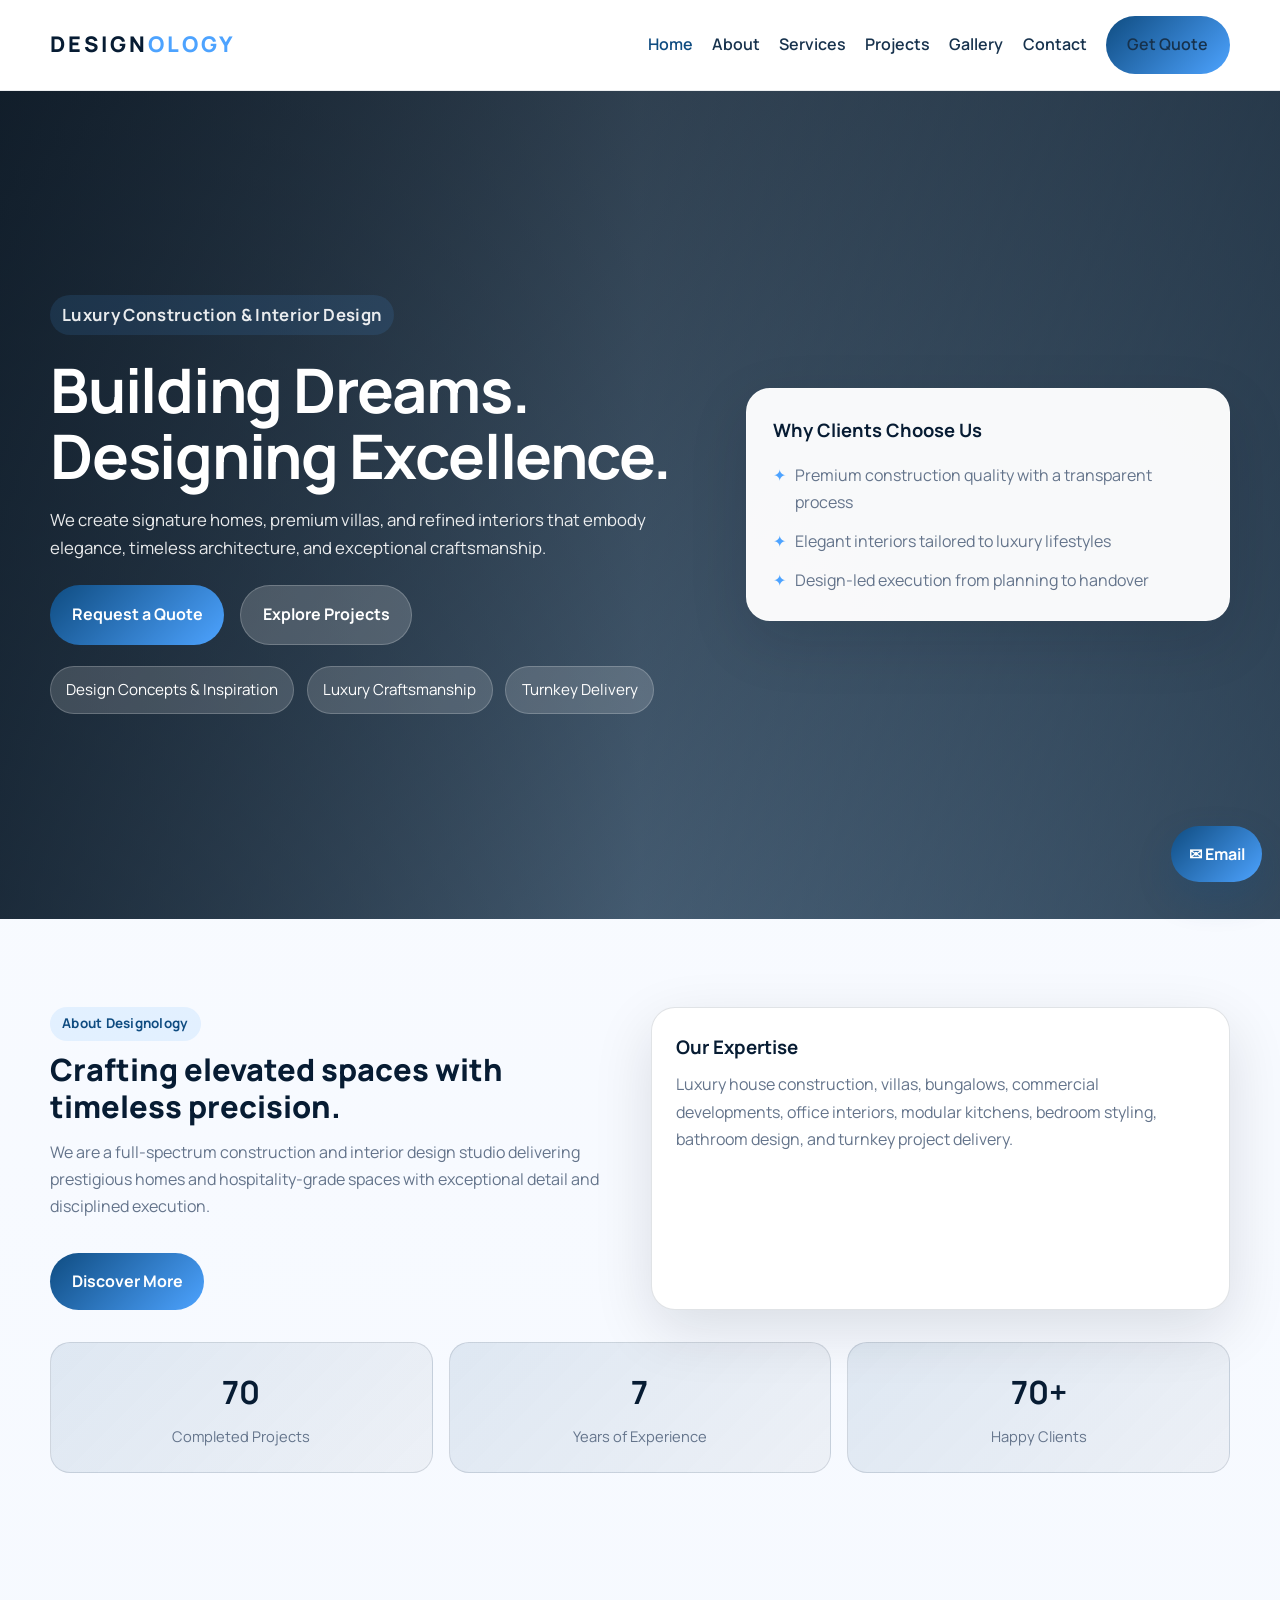
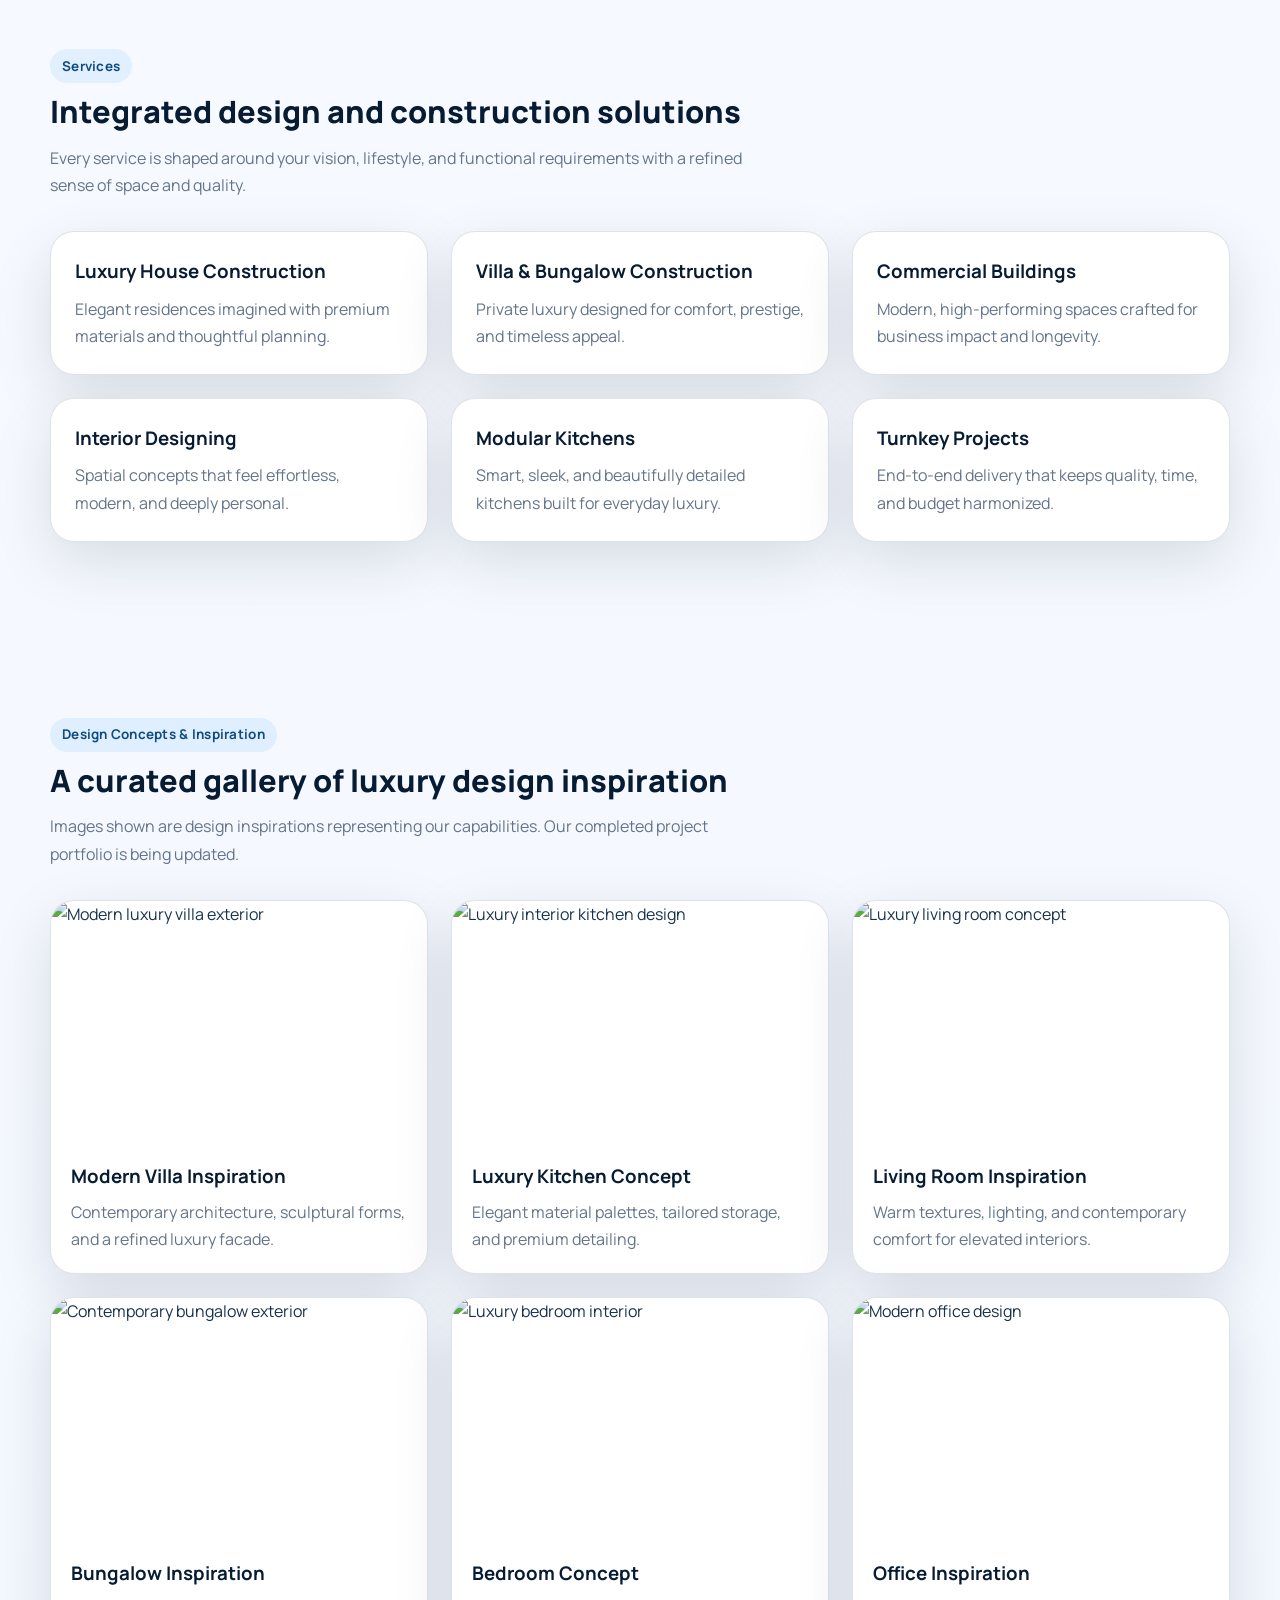
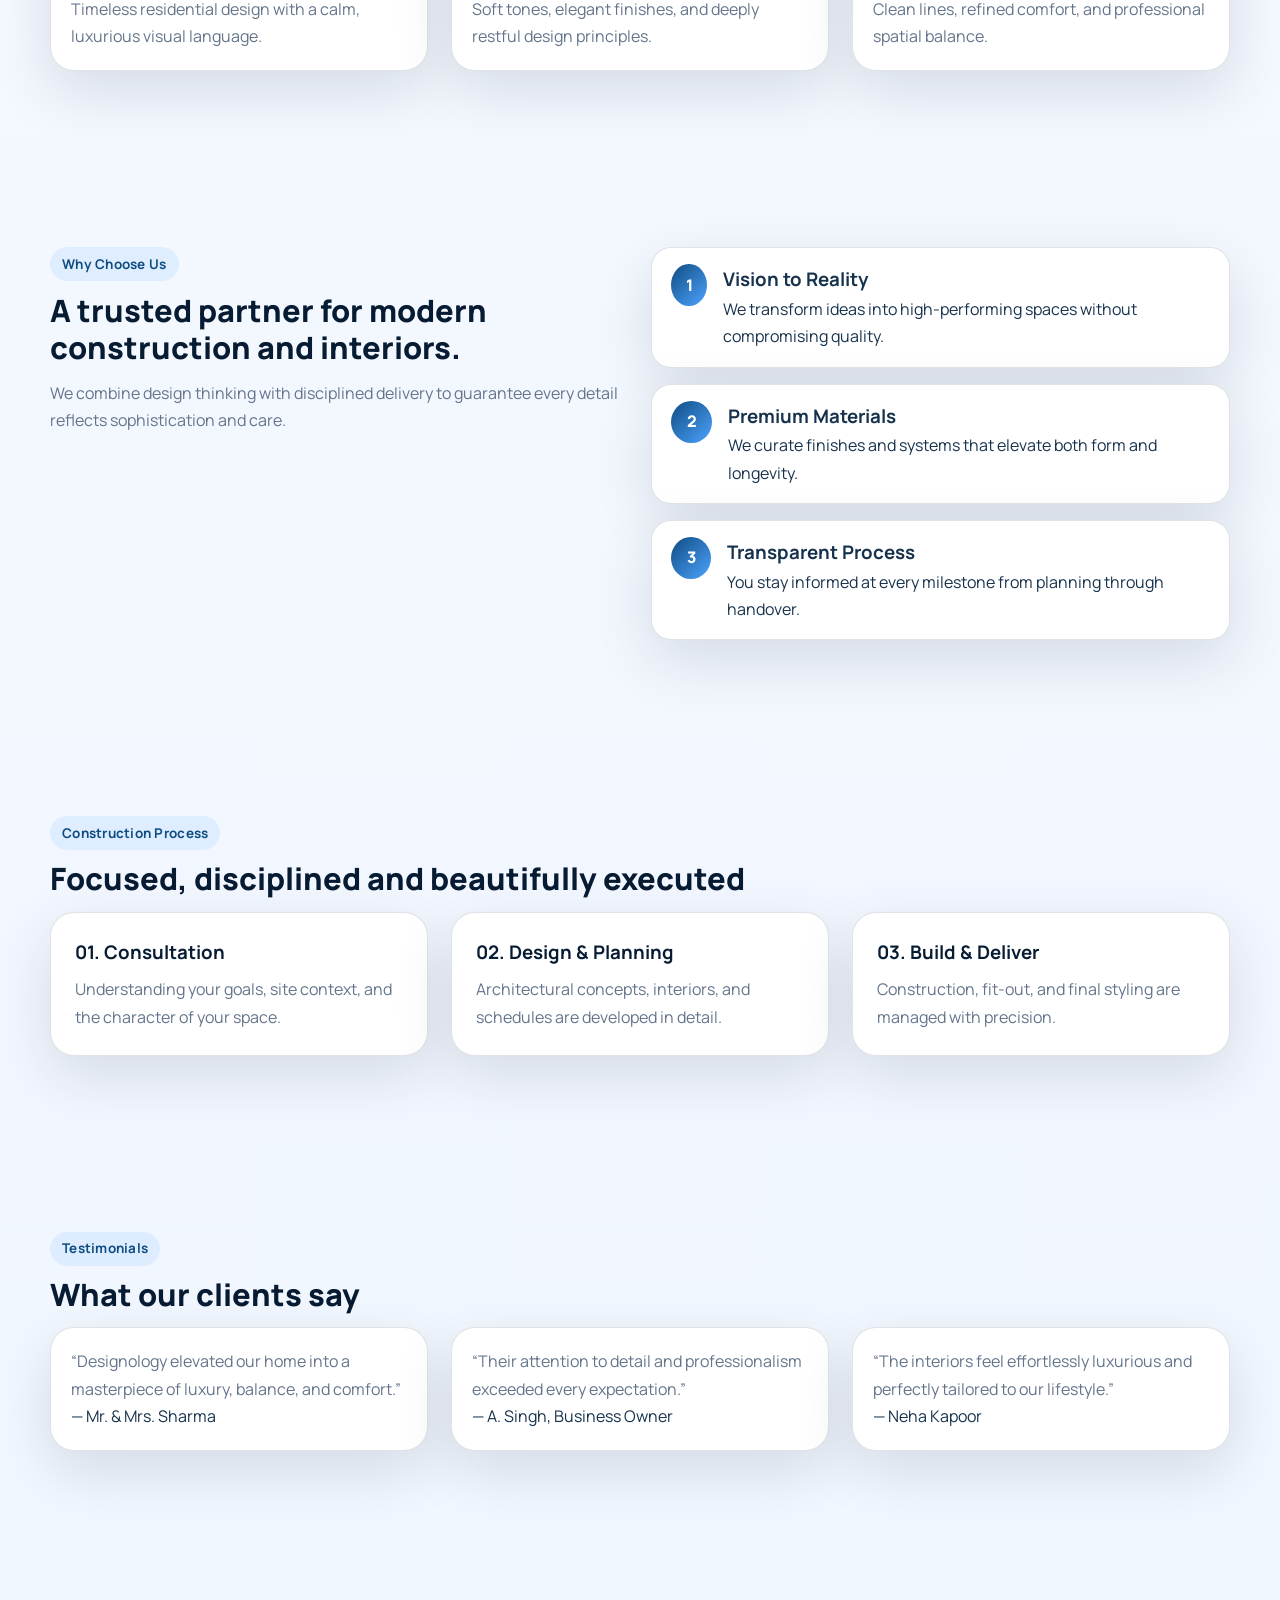
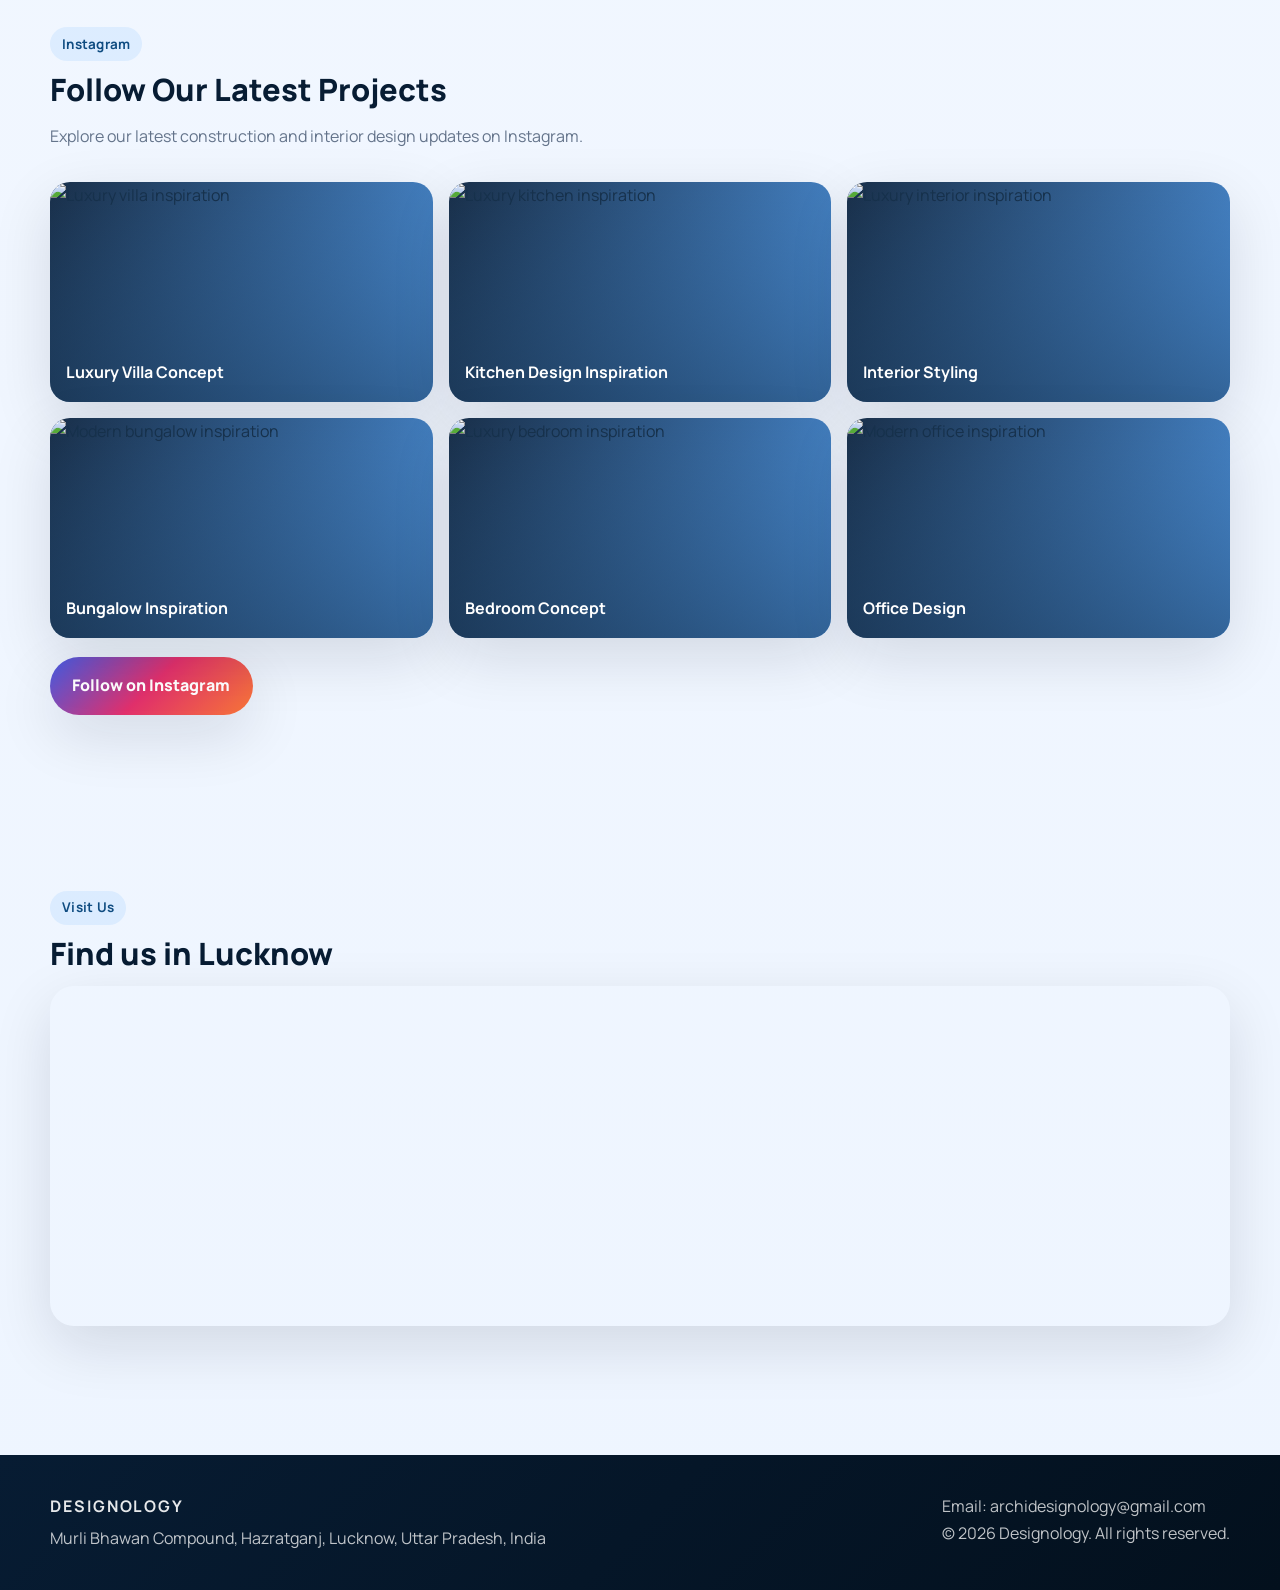
==== index.html @ e80f9d1c "Update company statistics" ====
<!DOCTYPE html>
<html lang="en">
  <head>
    <meta charset="UTF-8" />
    <meta name="viewport" content="width=device-width, initial-scale=1.0" />
    <title>Designology | Luxury Construction & Interior Design</title>
    <meta name="description" content="Designology creates luxury homes, villas, bungalows and premium interiors with timeless craftsmanship." />
    <link rel="preconnect" href="https://fonts.googleapis.com" />
    <link rel="preconnect" href="https://fonts.gstatic.com" crossorigin />
    <link href="https://fonts.googleapis.com/css2?family=Manrope:wght@400;500;600;700;800&display=swap" rel="stylesheet" />
    <link rel="stylesheet" href="styles.css" />
  </head>
  <body>
    <header class="navbar">
      <div class="container">
        <a class="brand" href="index.html">DESIGN<span>OLOGY</span></a>
        <button class="menu-toggle" aria-label="Open menu">☰</button>
        <nav class="nav-links">
          <a href="index.html" class="active">Home</a>
          <a href="about.html">About</a>
          <a href="services.html">Services</a>
          <a href="projects.html">Projects</a>
          <a href="gallery.html">Gallery</a>
          <a href="contact.html">Contact</a>
          <a href="quote.html" class="btn btn-primary">Get Quote</a>
        </nav>
      </div>
    </header>

    <main>
      <section class="hero">
        <div class="container">
          <div class="reveal">
            <p class="badge">Luxury Construction & Interior Design</p>
            <h1>Building Dreams. Designing Excellence.</h1>
            <p>We create signature homes, premium villas, and refined interiors that embody elegance, timeless architecture, and exceptional craftsmanship.</p>
            <div class="hero-actions">
              <a href="quote.html" class="btn btn-primary">Request a Quote</a>
              <a href="projects.html" class="btn btn-secondary">Explore Projects</a>
            </div>
            <div class="hero-badges">
              <span>Design Concepts & Inspiration</span>
              <span>Luxury Craftsmanship</span>
              <span>Turnkey Delivery</span>
            </div>
          </div>
          <div class="hero-card reveal">
            <h3>Why Clients Choose Us</h3>
            <ul>
              <li>Premium construction quality with a transparent process</li>
              <li>Elegant interiors tailored to luxury lifestyles</li>
              <li>Design-led execution from planning to handover</li>
            </ul>
          </div>
        </div>
      </section>

      <section class="section">
        <div class="container">
          <div class="grid-2">
            <div class="reveal">
              <p class="badge">About Designology</p>
              <h2 class="section-title">Crafting elevated spaces with timeless precision.</h2>
              <p class="section-subtitle">We are a full-spectrum construction and interior design studio delivering prestigious homes and hospitality-grade spaces with exceptional detail and disciplined execution.</p>
              <a href="about.html" class="btn btn-primary">Discover More</a>
            </div>
            <div class="card reveal">
              <h3>Our Expertise</h3>
              <p>Luxury house construction, villas, bungalows, commercial developments, office interiors, modular kitchens, bedroom styling, bathroom design, and turnkey project delivery.</p>
            </div>
          </div>

          <div class="stats-grid reveal">
            <div class="stat"><strong data-target="70">0</strong><span>Completed Projects</span></div>
            <div class="stat"><strong data-target="7">0</strong><span>Years of Experience</span></div>
            <div class="stat"><strong data-target="70" data-suffix="+">0</strong><span>Happy Clients</span></div>
          </div>
        </div>
      </section>

      <section class="section">
        <div class="container">
          <div class="reveal">
            <p class="badge">Services</p>
            <h2 class="section-title">Integrated design and construction solutions</h2>
            <p class="section-subtitle">Every service is shaped around your vision, lifestyle, and functional requirements with a refined sense of space and quality.</p>
          </div>
          <div class="grid-3">
            <div class="card reveal"><h3>Luxury House Construction</h3><p>Elegant residences imagined with premium materials and thoughtful planning.</p></div>
            <div class="card reveal"><h3>Villa & Bungalow Construction</h3><p>Private luxury designed for comfort, prestige, and timeless appeal.</p></div>
            <div class="card reveal"><h3>Commercial Buildings</h3><p>Modern, high-performing spaces crafted for business impact and longevity.</p></div>
            <div class="card reveal"><h3>Interior Designing</h3><p>Spatial concepts that feel effortless, modern, and deeply personal.</p></div>
            <div class="card reveal"><h3>Modular Kitchens</h3><p>Smart, sleek, and beautifully detailed kitchens built for everyday luxury.</p></div>
            <div class="card reveal"><h3>Turnkey Projects</h3><p>End-to-end delivery that keeps quality, time, and budget harmonized.</p></div>
          </div>
        </div>
      </section>

      <section class="section">
        <div class="container">
          <div class="reveal">
            <p class="badge">Design Concepts & Inspiration</p>
            <h2 class="section-title">A curated gallery of luxury design inspiration</h2>
            <p class="section-subtitle">Images shown are design inspirations representing our capabilities. Our completed project portfolio is being updated.</p>
          </div>
          <div class="grid-3">
            <article class="project-card reveal">
              <img src="https://images.unsplash.com/photo-1512918728675-ed5a9ecdebfd?auto=format&fit=crop&w=1000&q=80" alt="Modern luxury villa exterior" />
              <div class="content">
                <h3>Modern Villa Inspiration</h3>
                <p>Contemporary architecture, sculptural forms, and a refined luxury facade.</p>
              </div>
            </article>
            <article class="project-card reveal">
              <img src="https://images.unsplash.com/photo-1502672260266-1c1ef2d93688?auto=format&fit=crop&w=1000&q=80" alt="Luxury interior kitchen design" />
              <div class="content">
                <h3>Luxury Kitchen Concept</h3>
                <p>Elegant material palettes, tailored storage, and premium detailing.</p>
              </div>
            </article>
            <article class="project-card reveal">
              <img src="https://images.unsplash.com/photo-1484154218962-a197022b5858?auto=format&fit=crop&w=1000&q=80" alt="Luxury living room concept" />
              <div class="content">
                <h3>Living Room Inspiration</h3>
                <p>Warm textures, lighting, and contemporary comfort for elevated interiors.</p>
              </div>
            </article>
            <article class="project-card reveal">
              <img src="https://images.unsplash.com/photo-1505693416388-ac5ce068fe85?auto=format&fit=crop&w=1000&q=80" alt="Contemporary bungalow exterior" />
              <div class="content">
                <h3>Bungalow Inspiration</h3>
                <p>Timeless residential design with a calm, luxurious visual language.</p>
              </div>
            </article>
            <article class="project-card reveal">
              <img src="https://images.unsplash.com/photo-1524758631624-e2822e304c36?auto=format&fit=crop&w=1000&q=80" alt="Luxury bedroom interior" />
              <div class="content">
                <h3>Bedroom Concept</h3>
                <p>Soft tones, elegant finishes, and deeply restful design principles.</p>
              </div>
            </article>
            <article class="project-card reveal">
              <img src="https://images.unsplash.com/photo-1497366754035-f200968a6e72?auto=format&fit=crop&w=1000&q=80" alt="Modern office design" />
              <div class="content">
                <h3>Office Inspiration</h3>
                <p>Clean lines, refined comfort, and professional spatial balance.</p>
              </div>
            </article>
          </div>
        </div>
      </section>

      <section class="section">
        <div class="container">
          <div class="grid-2">
            <div class="reveal">
              <p class="badge">Why Choose Us</p>
              <h2 class="section-title">A trusted partner for modern construction and interiors.</h2>
              <p class="section-subtitle">We combine design thinking with disciplined delivery to guarantee every detail reflects sophistication and care.</p>
            </div>
            <div class="timeline reveal">
              <div class="timeline-item"><div class="number">1</div><div><h3>Vision to Reality</h3><p>We transform ideas into high-performing spaces without compromising quality.</p></div></div>
              <div class="timeline-item"><div class="number">2</div><div><h3>Premium Materials</h3><p>We curate finishes and systems that elevate both form and longevity.</p></div></div>
              <div class="timeline-item"><div class="number">3</div><div><h3>Transparent Process</h3><p>You stay informed at every milestone from planning through handover.</p></div></div>
            </div>
          </div>
        </div>
      </section>

      <section class="section">
        <div class="container">
          <div class="reveal">
            <p class="badge">Construction Process</p>
            <h2 class="section-title">Focused, disciplined and beautifully executed</h2>
          </div>
          <div class="grid-3">
            <div class="card reveal"><h3>01. Consultation</h3><p>Understanding your goals, site context, and the character of your space.</p></div>
            <div class="card reveal"><h3>02. Design & Planning</h3><p>Architectural concepts, interiors, and schedules are developed in detail.</p></div>
            <div class="card reveal"><h3>03. Build & Deliver</h3><p>Construction, fit-out, and final styling are managed with precision.</p></div>
          </div>
        </div>
      </section>

      <section class="section testimonials">
        <div class="container">
          <div class="reveal">
            <p class="badge">Testimonials</p>
            <h2 class="section-title">What our clients say</h2>
          </div>
          <div class="grid-3">
            <article class="testimonial reveal"><div class="content"><p>“Designology elevated our home into a masterpiece of luxury, balance, and comfort.”</p><span class="author">— Mr. & Mrs. Sharma</span></div></article>
            <article class="testimonial reveal"><div class="content"><p>“Their attention to detail and professionalism exceeded every expectation.”</p><span class="author">— A. Singh, Business Owner</span></div></article>
            <article class="testimonial reveal"><div class="content"><p>“The interiors feel effortlessly luxurious and perfectly tailored to our lifestyle.”</p><span class="author">— Neha Kapoor</span></div></article>
          </div>
        </div>
      </section>

      <section class="section">
        <div class="container">
          <div class="reveal">
            <p class="badge">Instagram</p>
            <h2 class="section-title">Follow Our Latest Projects</h2>
            <p class="section-subtitle">Explore our latest construction and interior design updates on Instagram.</p>
          </div>
          <div class="insta-strip reveal">
            <div class="insta-card">
              <img src="https://images.unsplash.com/photo-1512918728675-ed5a9ecdebfd?auto=format&fit=crop&w=800&q=80" alt="Luxury villa inspiration" />
              <div class="insta-meta">Luxury Villa Concept</div>
            </div>
            <div class="insta-card">
              <img src="https://images.unsplash.com/photo-1502672260266-1c1ef2d93688?auto=format&fit=crop&w=800&q=80" alt="Luxury kitchen inspiration" />
              <div class="insta-meta">Kitchen Design Inspiration</div>
            </div>
            <div class="insta-card">
              <img src="https://images.unsplash.com/photo-1484154218962-a197022b5858?auto=format&fit=crop&w=800&q=80" alt="Luxury interior inspiration" />
              <div class="insta-meta">Interior Styling</div>
            </div>
            <div class="insta-card">
              <img src="https://images.unsplash.com/photo-1505693416388-ac5ce068fe85?auto=format&fit=crop&w=800&q=80" alt="Modern bungalow inspiration" />
              <div class="insta-meta">Bungalow Inspiration</div>
            </div>
            <div class="insta-card">
              <img src="https://images.unsplash.com/photo-1524758631624-e2822e304c36?auto=format&fit=crop&w=800&q=80" alt="Luxury bedroom inspiration" />
              <div class="insta-meta">Bedroom Concept</div>
            </div>
            <div class="insta-card">
              <img src="https://images.unsplash.com/photo-1497366754035-f200968a6e72?auto=format&fit=crop&w=800&q=80" alt="Modern office inspiration" />
              <div class="insta-meta">Office Design</div>
            </div>
          </div>
          <a class="insta-action" href="https://www.instagram.com/designology11/" target="_blank" rel="noopener noreferrer">Follow on Instagram</a>
        </div>
      </section>

      <section class="section">
        <div class="container">
          <div class="reveal">
            <p class="badge">Visit Us</p>
            <h2 class="section-title">Find us in Lucknow</h2>
          </div>
          <iframe class="map-frame reveal" src="https://www.google.com/maps?q=Murli%20Bhawan%20Compound%2C%20Hazratganj%2C%20Lucknow%2C%20Uttar%20Pradesh%2C%20India&z=14&output=embed" loading="lazy" referrerpolicy="no-referrer-when-downgrade" title="Designology office location"></iframe>
        </div>
      </section>
    </main>

    <footer class="footer">
      <div class="container">
        <div>
          <strong>DESIGNOLOGY</strong>
          <p>Murli Bhawan Compound, Hazratganj, Lucknow, Uttar Pradesh, India</p>
        </div>
        <div>
          <p>Email: archidesignology@gmail.com</p>
          <p>© <span id="year"></span> Designology. All rights reserved.</p>
        </div>
      </div>
    </footer>

    <a class="floating-email" href="mailto:archidesignology@gmail.com" aria-label="Email Designology">✉ Email</a>
    <script src="script.js"></script>
  </body>
</html>
---- styles.css ----
:root {
  --primary: #0f4c81;
  --secondary: #4da3ff;
  --accent: #071c33;
  --dark: #03101d;
  --light: #f5f8fc;
  --white: #ffffff;
  --text: #17324d;
  --muted: #64748b;
  --border: rgba(7, 28, 51, 0.12);
  --shadow: 0 20px 60px rgba(4, 19, 34, 0.12);
}

* { box-sizing: border-box; margin: 0; padding: 0; }
html { scroll-behavior: smooth; }
body {
  font-family: 'Manrope', 'Inter', 'Segoe UI', Arial, sans-serif;
  color: var(--text);
  background: linear-gradient(180deg, #f9fbff 0%, #eef5ff 100%);
  line-height: 1.7;
}
a { color: inherit; text-decoration: none; }
img { width: 100%; display: block; }
.container { width: min(1180px, calc(100% - 2rem)); margin: 0 auto; }
.section { padding: 5.5rem 0; }
.section-title { font-size: clamp(1.8rem, 2.4vw, 2.7rem); font-weight: 800; margin-bottom: 0.9rem; color: var(--accent); line-height: 1.2; }
.section-subtitle { color: var(--muted); max-width: 720px; margin-bottom: 2rem; font-size: 1rem; }
.btn {
  display: inline-flex;
  align-items: center;
  justify-content: center;
  border: 0;
  border-radius: 999px;
  padding: 0.95rem 1.35rem;
  font-weight: 700;
  cursor: pointer;
  transition: transform .25s ease, box-shadow .25s ease, background .25s ease;
}
.btn:hover { transform: translateY(-2px); box-shadow: var(--shadow); }
.btn-primary { background: linear-gradient(135deg, var(--primary), var(--secondary)); color: var(--white); }
.btn-secondary { background: rgba(255,255,255,.18); color: var(--white); border: 1px solid rgba(255,255,255,.2); }

.navbar {
  position: sticky;
  top: 0;
  z-index: 1000;
  background: rgba(255,255,255,0.88);
  backdrop-filter: blur(12px);
  border-bottom: 1px solid rgba(7, 28, 51, 0.08);
}
.navbar .container {
  display: flex;
  align-items: center;
  justify-content: space-between;
  padding: 1rem 0;
}
.brand {
  font-size: 1.35rem;
  font-weight: 800;
  letter-spacing: 0.14em;
  color: var(--accent);
}
.brand span { color: var(--secondary); }
.nav-links {
  display: flex;
  gap: 1.2rem;
  align-items: center;
}
.nav-links a {
  font-weight: 600;
  color: var(--text);
  transition: color .2s ease;
}
.nav-links a:hover, .nav-links a.active { color: var(--primary); }
.menu-toggle { display: none; background: transparent; border: 0; font-size: 1.55rem; color: var(--accent); }

.hero {
  position: relative;
  min-height: 92vh;
  display: grid;
  place-items: center;
  overflow: hidden;
}
.hero::before {
  content: '';
  position: absolute;
  inset: 0;
  background: linear-gradient(135deg, rgba(3, 16, 29, 0.84), rgba(15, 76, 129, 0.55)), url('https://images.unsplash.com/photo-1512918728675-ed5a9ecdebfd?auto=format&fit=crop&w=1800&q=80') center/cover;
  transform: scale(1.04);
  z-index: -2;
}
.hero::after {
  content: '';
  position: absolute;
  inset: 0;
  background: linear-gradient(90deg, rgba(3,16,29,.65) 0%, rgba(3,16,29,.3) 50%, rgba(3,16,29,.58) 100%);
  z-index: -1;
}
.hero .container {
  display: grid;
  grid-template-columns: 1.15fr .85fr;
  gap: 2.6rem;
  align-items: center;
  padding: 4.5rem 0;
}
.hero h1 {
  font-size: clamp(2.6rem, 4.8vw, 4.6rem);
  line-height: 1.08;
  color: var(--white);
  margin-bottom: 1rem;
  letter-spacing: -0.02em;
}
.hero p { color: rgba(255,255,255,0.9); font-size: 1.05rem; margin-bottom: 1.4rem; max-width: 640px; }
.hero-actions { display: flex; flex-wrap: wrap; gap: 1rem; margin-top: 1.3rem; }
.hero-badges { display: flex; flex-wrap: wrap; gap: 0.8rem; margin-top: 1.3rem; }
.hero-badges span { background: rgba(255,255,255,.16); color: var(--white); padding: .65rem .95rem; border-radius: 999px; border: 1px solid rgba(255,255,255,.2); font-size: .95rem; }
.hero-card {
  background: rgba(255,255,255,0.97);
  border: 1px solid rgba(255,255,255,.35);
  border-radius: 24px;
  padding: 1.6rem;
  box-shadow: var(--shadow);
}
.hero-card h3 { color: var(--accent); margin-bottom: .45rem; font-size: 1.15rem; }
.hero-card ul { list-style: none; display: grid; gap: .75rem; margin-top: 1rem; }
.hero-card li { display: flex; gap: .6rem; color: var(--muted); }
.hero-card li::before { content: '✦'; color: var(--secondary); }

.grid-2, .grid-3 { display: grid; gap: 1.4rem; }
.grid-2 { grid-template-columns: repeat(2, minmax(0, 1fr)); }
.grid-3 { grid-template-columns: repeat(3, minmax(0, 1fr)); }
.card, .project-card, .gallery-card, .testimonial, .contact-card .card {
  background: var(--white);
  border: 1px solid var(--border);
  border-radius: 24px;
  box-shadow: var(--shadow);
}
.card { padding: 1.5rem; }
.card h3 { margin-bottom: .5rem; color: var(--accent); }
.card p { color: var(--muted); }

.stats-grid { display: grid; grid-template-columns: repeat(3, minmax(0, 1fr)); gap: 1rem; margin-top: 2rem; }
.stat {
  background: linear-gradient(135deg, rgba(15, 76, 129, 0.1), rgba(4, 17, 34, 0.04));
  border: 1px solid var(--border);
  border-radius: 20px;
  padding: 1.35rem;
  text-align: center;
}
.stat strong { display: block; font-size: 2rem; color: var(--accent); margin-bottom: .25rem; }
.stat span { color: var(--muted); font-size: .92rem; }

.project-card, .gallery-card, .testimonial { overflow: hidden; }
.project-card img, .gallery-card img { height: 240px; object-fit: cover; }
.project-card .content, .gallery-card .content, .testimonial .content { padding: 1.25rem; }
.project-card h3, .gallery-card h3 { color: var(--accent); margin-bottom: .4rem; }
.project-card p, .gallery-card p, .testimonial p { color: var(--muted); }
.project-card:hover, .gallery-card:hover { transform: translateY(-4px); transition: transform .3s ease; }
.badge { display: inline-block; background: rgba(77,163,255,.12); color: var(--primary); border-radius: 999px; padding: .35rem .75rem; font-size: .84rem; font-weight: 700; margin-bottom: .65rem; letter-spacing: .02em; }

.timeline { display: grid; gap: 1rem; }
.timeline-item {
  display: flex; gap: 1rem;
  background: var(--white);
  border: 1px solid var(--border);
  border-radius: 20px;
  padding: 1rem 1.2rem;
  box-shadow: var(--shadow);
}
.timeline-item .number { width: 42px; height: 42px; border-radius: 50%; display: grid; place-items: center; background: linear-gradient(135deg, var(--primary), var(--secondary)); color: var(--white); font-weight: 800; }

.insta-strip { display: grid; grid-template-columns: repeat(3, minmax(0, 1fr)); gap: 1rem; }
.insta-card {
  position: relative;
  overflow: hidden;
  border-radius: 20px;
  box-shadow: var(--shadow);
  min-height: 220px;
  background: linear-gradient(135deg, rgba(13, 36, 63, 0.95), rgba(77, 163, 255, 0.92));
}
.insta-card img {
  height: 100%;
  object-fit: cover;
  transition: transform .35s ease;
}
.insta-card:hover img { transform: scale(1.06); }
.insta-card::after {
  content: '';
  position: absolute;
  inset: 0;
  background: linear-gradient(180deg, transparent 0%, rgba(3, 16, 29, 0.45) 100%);
}
.insta-card .insta-meta {
  position: absolute;
  inset: auto 0 0 0;
  z-index: 1;
  padding: 1rem;
  color: var(--white);
  font-weight: 700;
}
.insta-action {
  display: inline-flex;
  align-items: center;
  justify-content: center;
  gap: 0.55rem;
  margin-top: 1.2rem;
  padding: 0.95rem 1.4rem;
  border-radius: 999px;
  background: linear-gradient(135deg, #405DE6, #E1306C, #F77737);
  color: var(--white);
  font-weight: 800;
  box-shadow: var(--shadow);
}

.map-frame { border: 0; width: 100%; min-height: 340px; border-radius: 24px; box-shadow: var(--shadow); }

.contact-card { display: grid; grid-template-columns: 1fr 1fr; gap: 2rem; align-items: start; }
.info-list { list-style: none; display: grid; gap: .8rem; color: var(--muted); }
.info-list strong { color: var(--accent); }
.form-grid { display: grid; gap: 1rem; }
label { font-weight: 700; color: var(--accent); }
input, select, textarea {
  width: 100%; border: 1px solid var(--border); border-radius: 14px; padding: .9rem 1rem; font: inherit; background: #f9fcff;
  color: var(--text);
}
textarea { min-height: 120px; resize: vertical; }
.success { display: none; margin-top: 1rem; padding: .9rem 1rem; border-radius: 12px; background: rgba(16, 185, 129, .15); color: #0f766e; font-weight: 700; }
.success.error { background: rgba(248, 113, 113, .14); color: #b91c1c; }

.page-hero {
  padding: 4rem 0 2rem;
  background: linear-gradient(135deg, rgba(15,76,129,.09), rgba(77,163,255,.06));
}
.page-hero h1 { font-size: clamp(2rem, 3.3vw, 2.8rem); color: var(--accent); margin-bottom: .7rem; }
.page-hero p { color: var(--muted); max-width: 700px; }

.footer {
  background: linear-gradient(135deg, var(--accent), var(--dark));
  color: rgba(255,255,255,.9);
  padding: 2.4rem 0;
  margin-top: 2rem;
}
.footer .container { display: flex; justify-content: space-between; gap: 1.2rem; flex-wrap: wrap; }
.footer strong { display: block; margin-bottom: .3rem; letter-spacing: .12em; }
.footer p { color: rgba(255,255,255,.75); }

.floating-email {
  position: fixed;
  right: 1.1rem;
  bottom: 1.1rem;
  z-index: 1200;
  display: inline-flex;
  align-items: center;
  justify-content: center;
  gap: 0.5rem;
  padding: 0.9rem 1.1rem;
  border-radius: 999px;
  background: linear-gradient(135deg, var(--primary), var(--secondary));
  color: var(--white);
  font-weight: 700;
  box-shadow: 0 15px 35px rgba(15, 76, 129, 0.24);
}

.reveal { opacity: 0; transform: translateY(28px); transition: all .75s ease; }
.reveal.visible { opacity: 1; transform: translateY(0); }

@media (max-width: 900px) {
  .hero .container, .contact-card { grid-template-columns: 1fr; }
  .grid-3, .insta-strip { grid-template-columns: repeat(2, minmax(0, 1fr)); }
  .stats-grid { grid-template-columns: 1fr; }
}
@media (max-width: 760px) {
  .nav-links { position: absolute; top: 70px; right: 1rem; display: none; flex-direction: column; background: var(--white); padding: 1rem; border: 1px solid var(--border); border-radius: 18px; box-shadow: var(--shadow); }
  .nav-links.open { display: flex; }
  .menu-toggle { display: block; }
  .grid-2, .grid-3, .insta-strip { grid-template-columns: 1fr; }
  .section { padding: 4rem 0; }
  .hero { min-height: 100vh; }
  .hero .container { padding: 3rem 0; }
  .hero h1 { font-size: 2.4rem; }
}
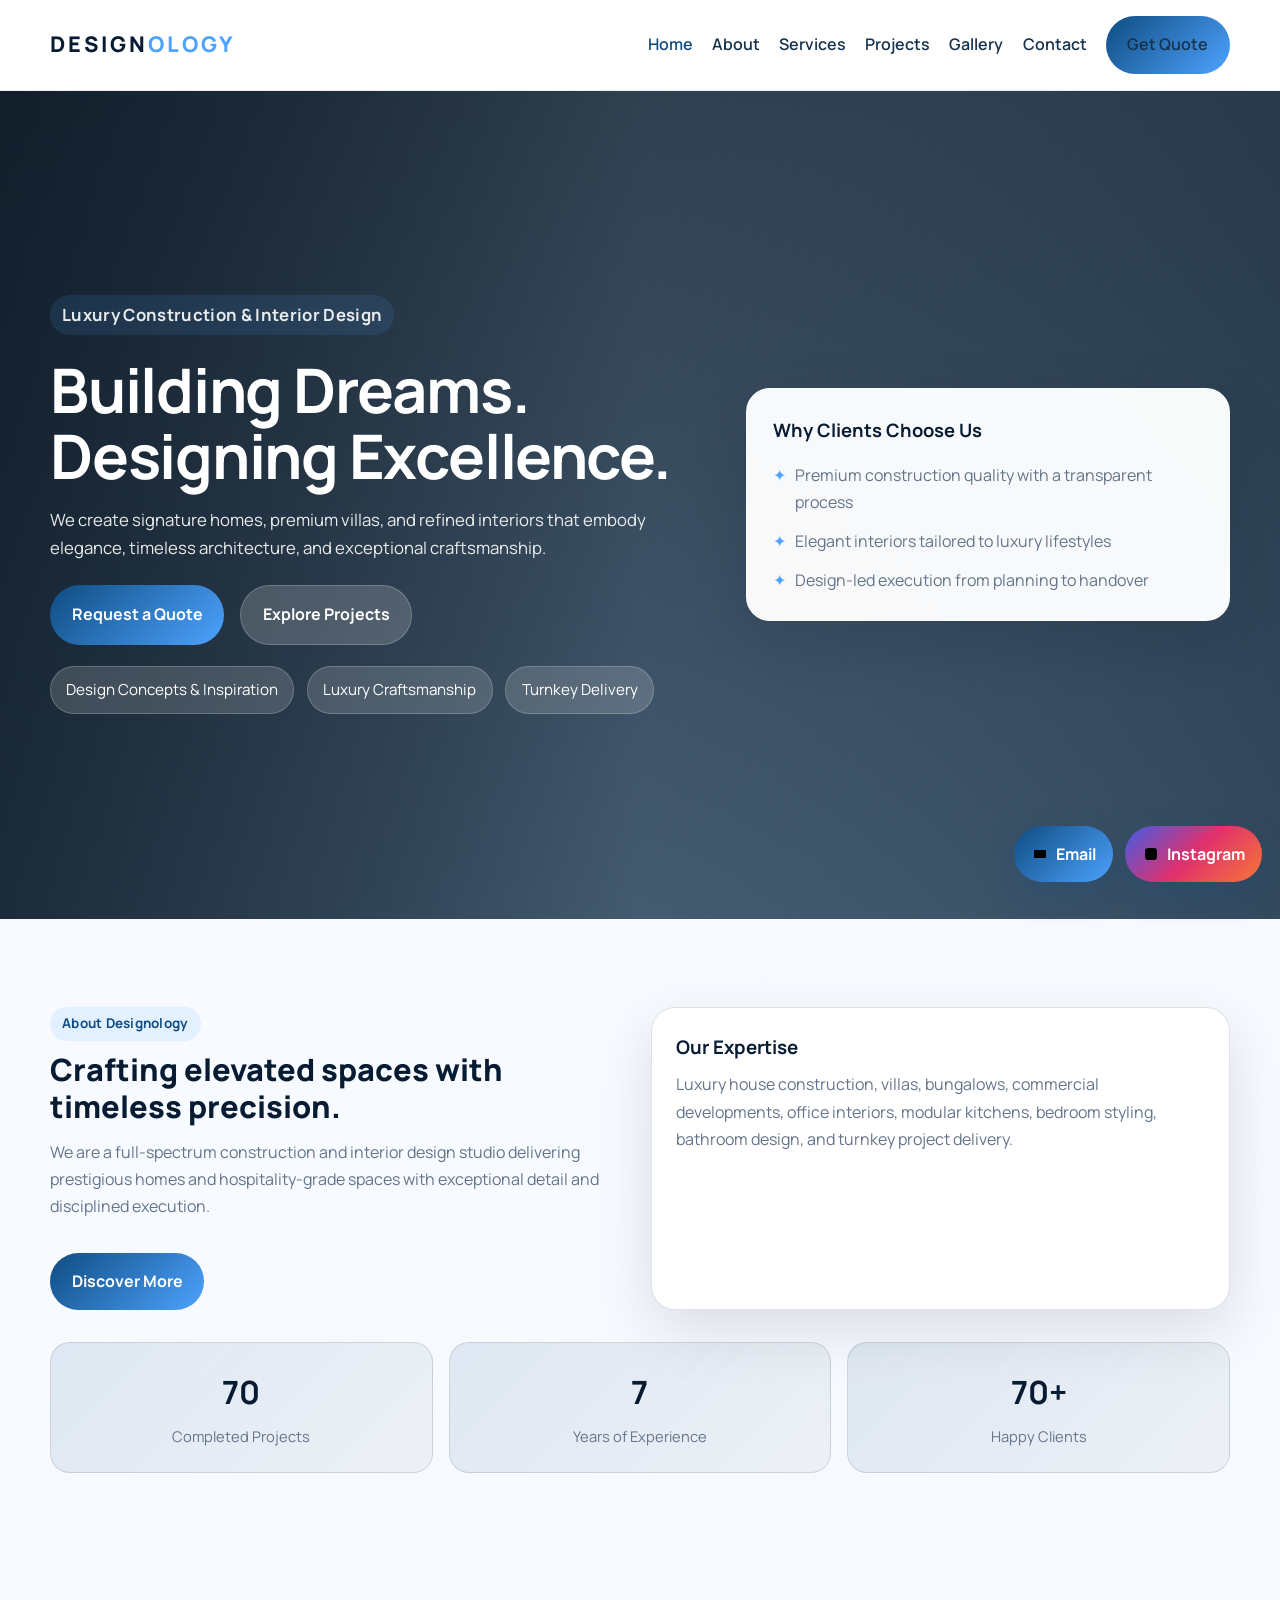
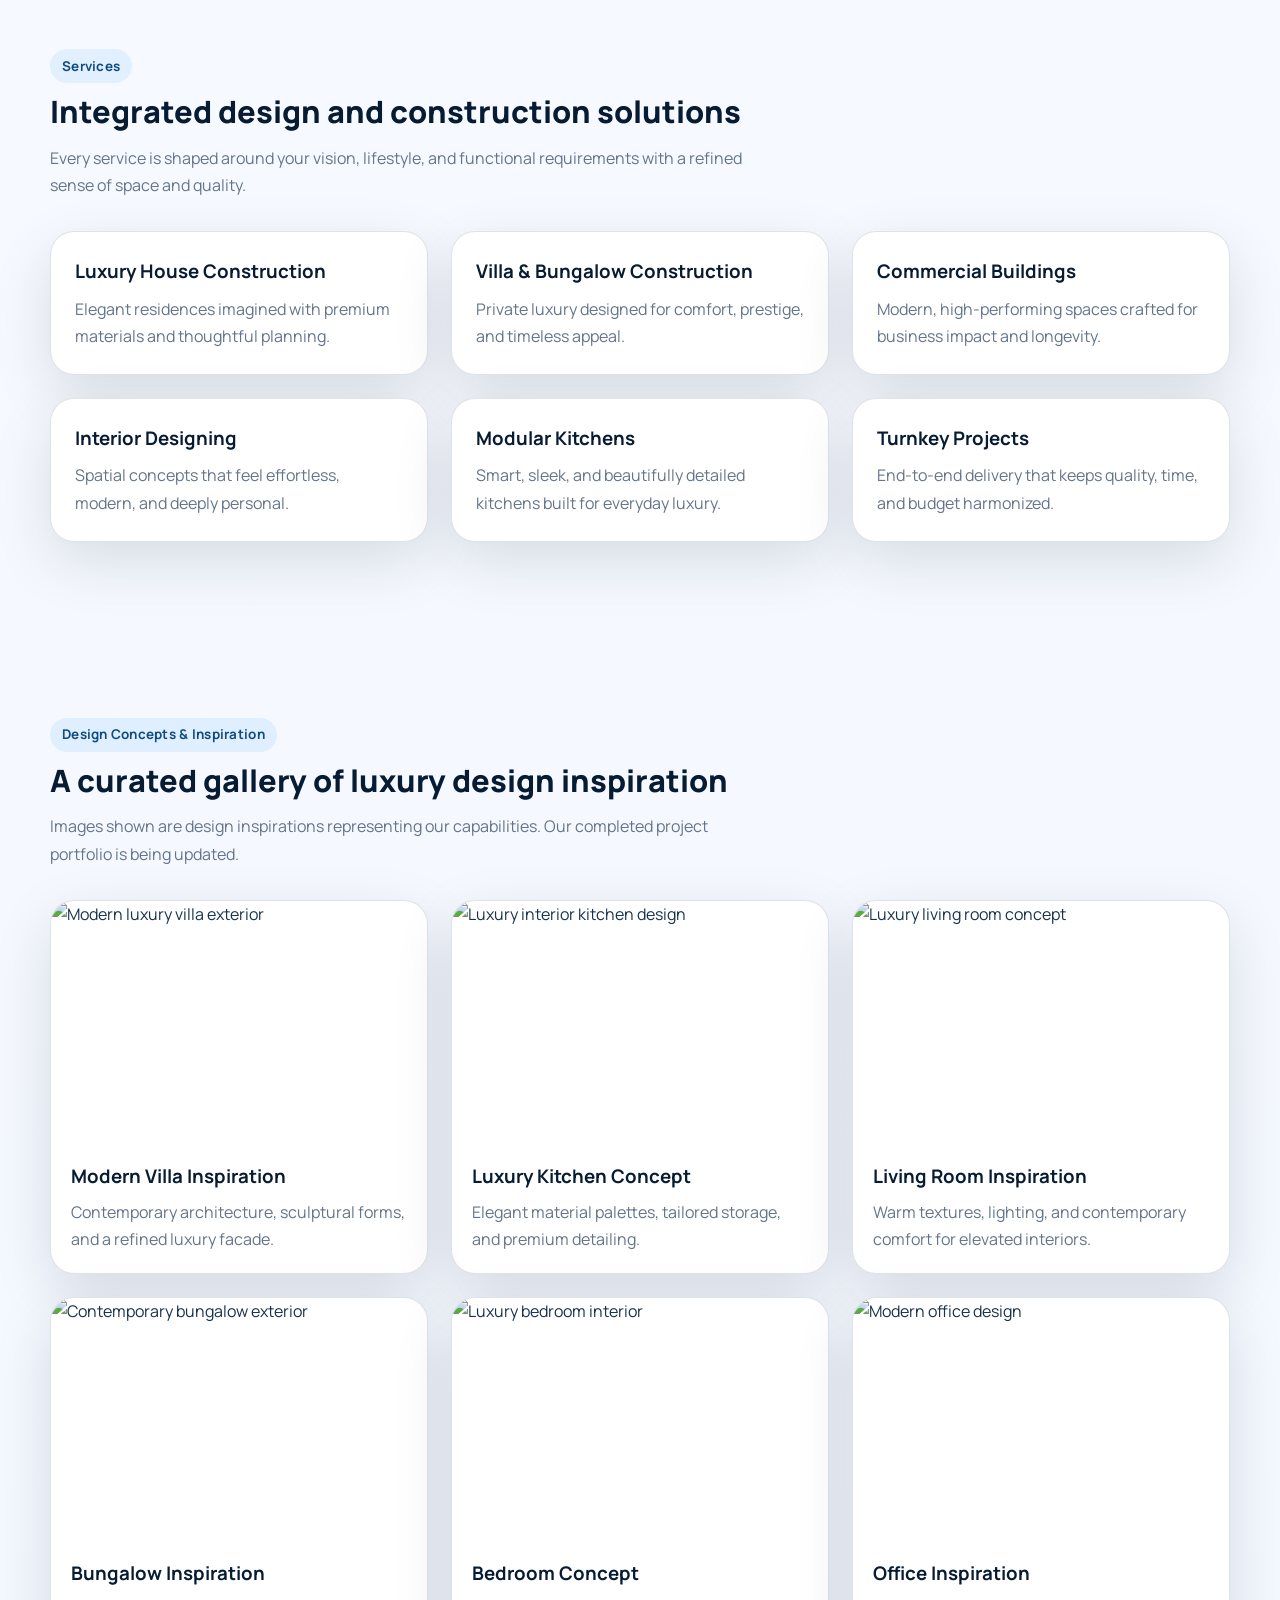
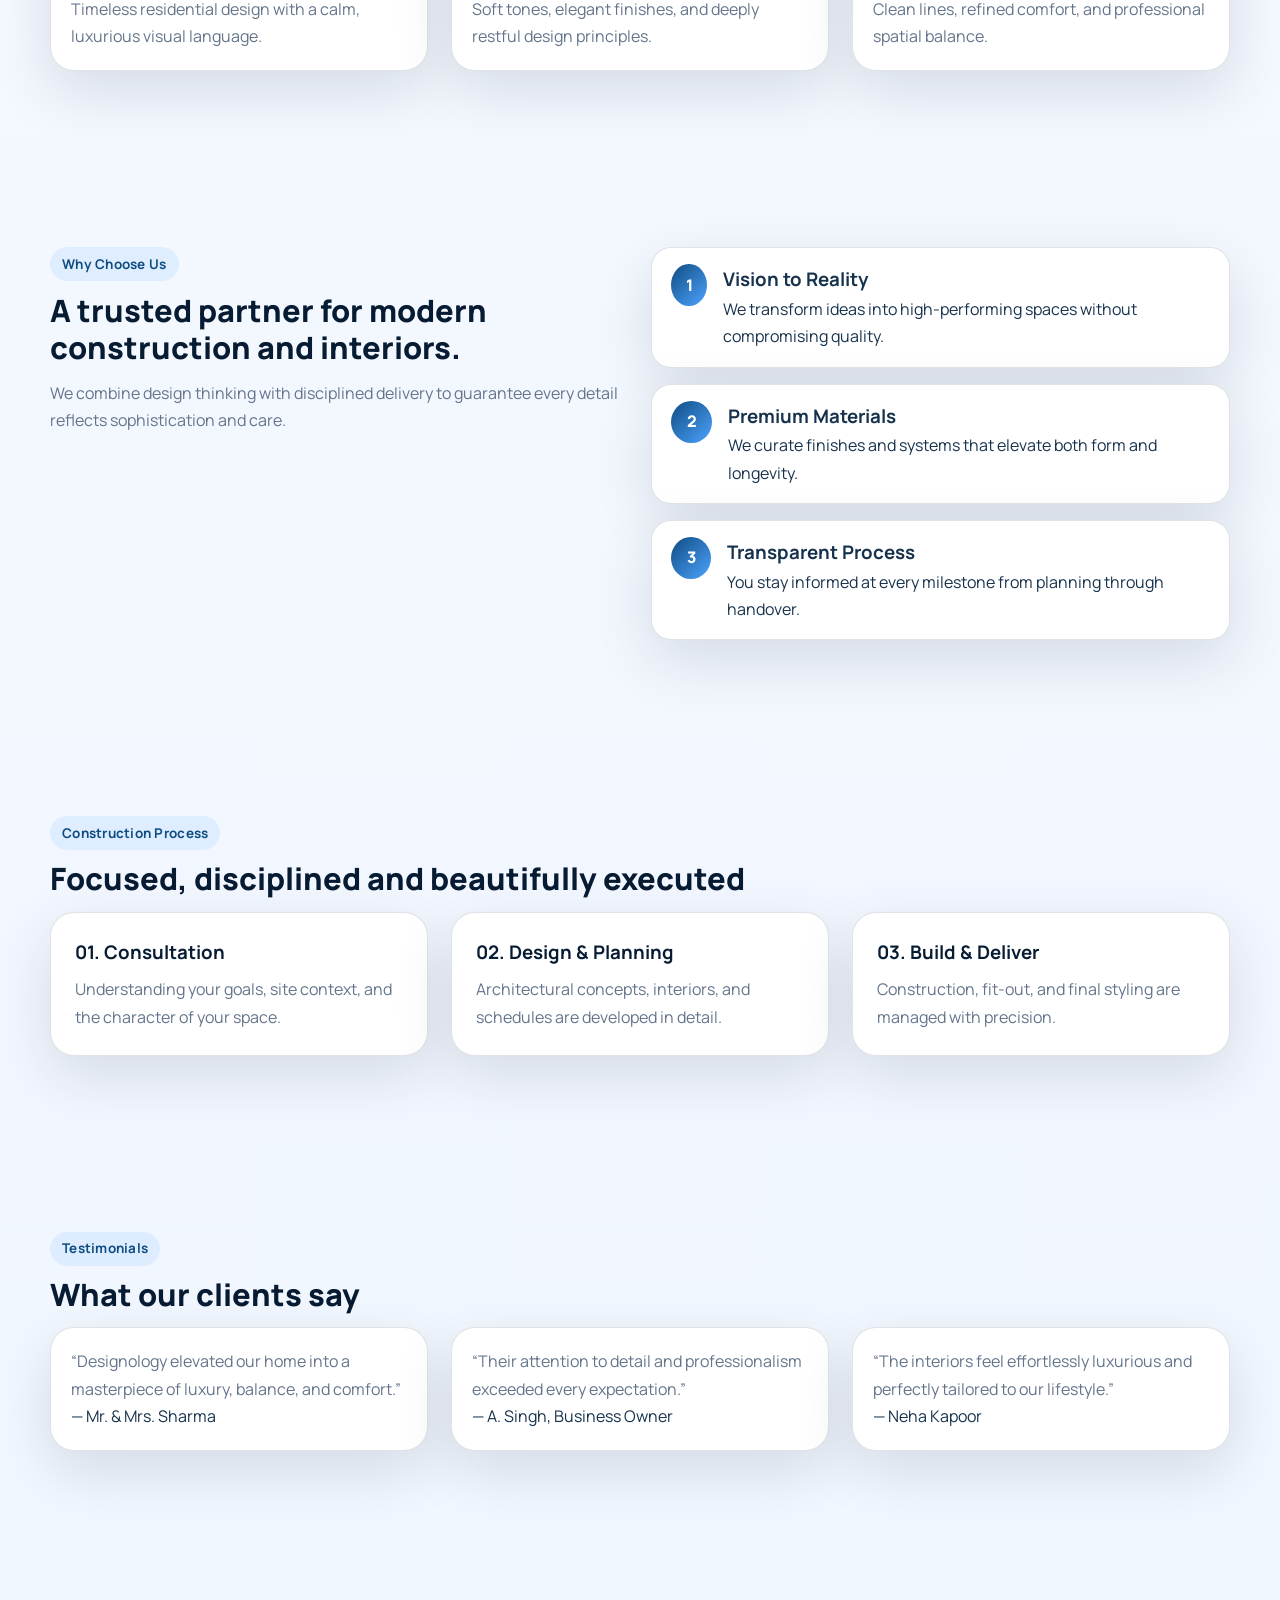
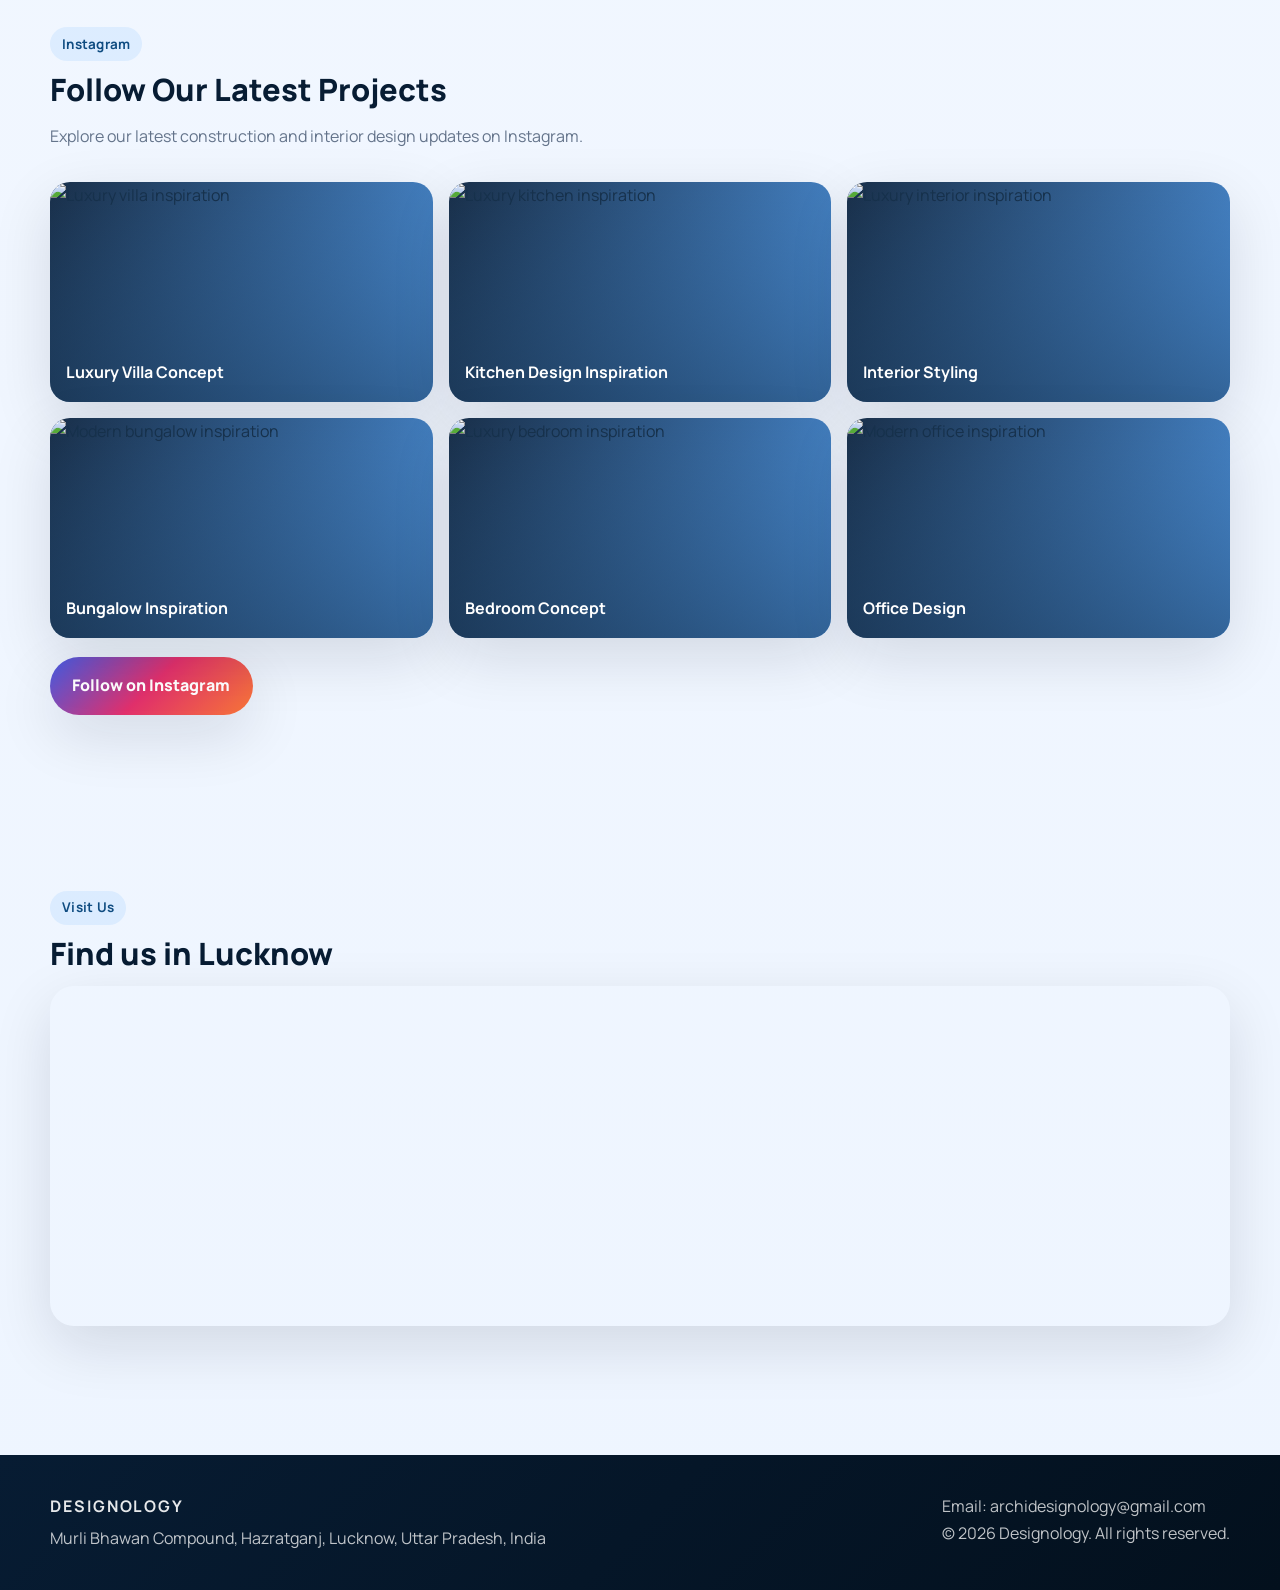
==== commit 9b456121: "UPDATE FLOTING instagram icon in footer of all pages and add email in footer of all pages" ====
--- a/index.html
+++ b/index.html
@@ -256,7 +256,23 @@
       </div>
     </footer>
 
-    <a class="floating-email" href="mailto:archidesignology@gmail.com" aria-label="Email Designology">✉ Email</a>
+    <div class="floating-actions">
+      <a class="floating-action floating-email" href="mailto:archidesignology@gmail.com" aria-label="Email Designology">
+        <svg viewBox="0 0 24 24" aria-hidden="true" focusable="false">
+          <path d="M4 6h16a1 1 0 0 1 1 1v10a1 1 0 0 1-1 1H4a1 1 0 0 1-1-1V7a1 1 0 0 1 1-1Z" />
+          <path d="m5 8 7 6 7-6" />
+        </svg>
+        <span>Email</span>
+      </a>
+      <a class="floating-action floating-instagram" href="https://www.instagram.com/designology11/" target="_blank" rel="noopener noreferrer" aria-label="Visit Designology on Instagram">
+        <svg viewBox="0 0 24 24" aria-hidden="true" focusable="false">
+          <rect x="3" y="3" width="18" height="18" rx="5" ry="5"></rect>
+          <circle cx="12" cy="12" r="4"></circle>
+          <circle cx="17.5" cy="6.5" r="1.2"></circle>
+        </svg>
+        <span>Instagram</span>
+      </a>
+    </div>
     <script src="script.js"></script>
   </body>
 </html>
--- a/styles.css
+++ b/styles.css
@@ -244,21 +244,41 @@
 .footer strong { display: block; margin-bottom: .3rem; letter-spacing: .12em; }
 .footer p { color: rgba(255,255,255,.75); }
 
-.floating-email {
+.floating-actions {
   position: fixed;
   right: 1.1rem;
   bottom: 1.1rem;
   z-index: 1200;
+  display: flex;
+  align-items: center;
+  gap: 0.75rem;
+}
+.floating-action {
   display: inline-flex;
   align-items: center;
   justify-content: center;
   gap: 0.5rem;
   padding: 0.9rem 1.1rem;
   border-radius: 999px;
-  background: linear-gradient(135deg, var(--primary), var(--secondary));
   color: var(--white);
   font-weight: 700;
   box-shadow: 0 15px 35px rgba(15, 76, 129, 0.24);
+  transition: transform .25s ease, box-shadow .25s ease;
+}
+.floating-action:hover {
+  transform: translateY(-2px);
+  box-shadow: 0 18px 36px rgba(15, 76, 129, 0.28);
+}
+.floating-action svg {
+  width: 1rem;
+  height: 1rem;
+  flex-shrink: 0;
+}
+.floating-email {
+  background: linear-gradient(135deg, var(--primary), var(--secondary));
+}
+.floating-instagram {
+  background: linear-gradient(135deg, #405DE6, #E1306C, #F77737);
 }
 
 .reveal { opacity: 0; transform: translateY(28px); transition: all .75s ease; }
@@ -278,4 +298,6 @@
   .hero { min-height: 100vh; }
   .hero .container { padding: 3rem 0; }
   .hero h1 { font-size: 2.4rem; }
-}
+  .floating-actions { right: .75rem; bottom: .75rem; gap: .6rem; }
+  .floating-action { padding: .8rem .95rem; font-size: .92rem; }
+}
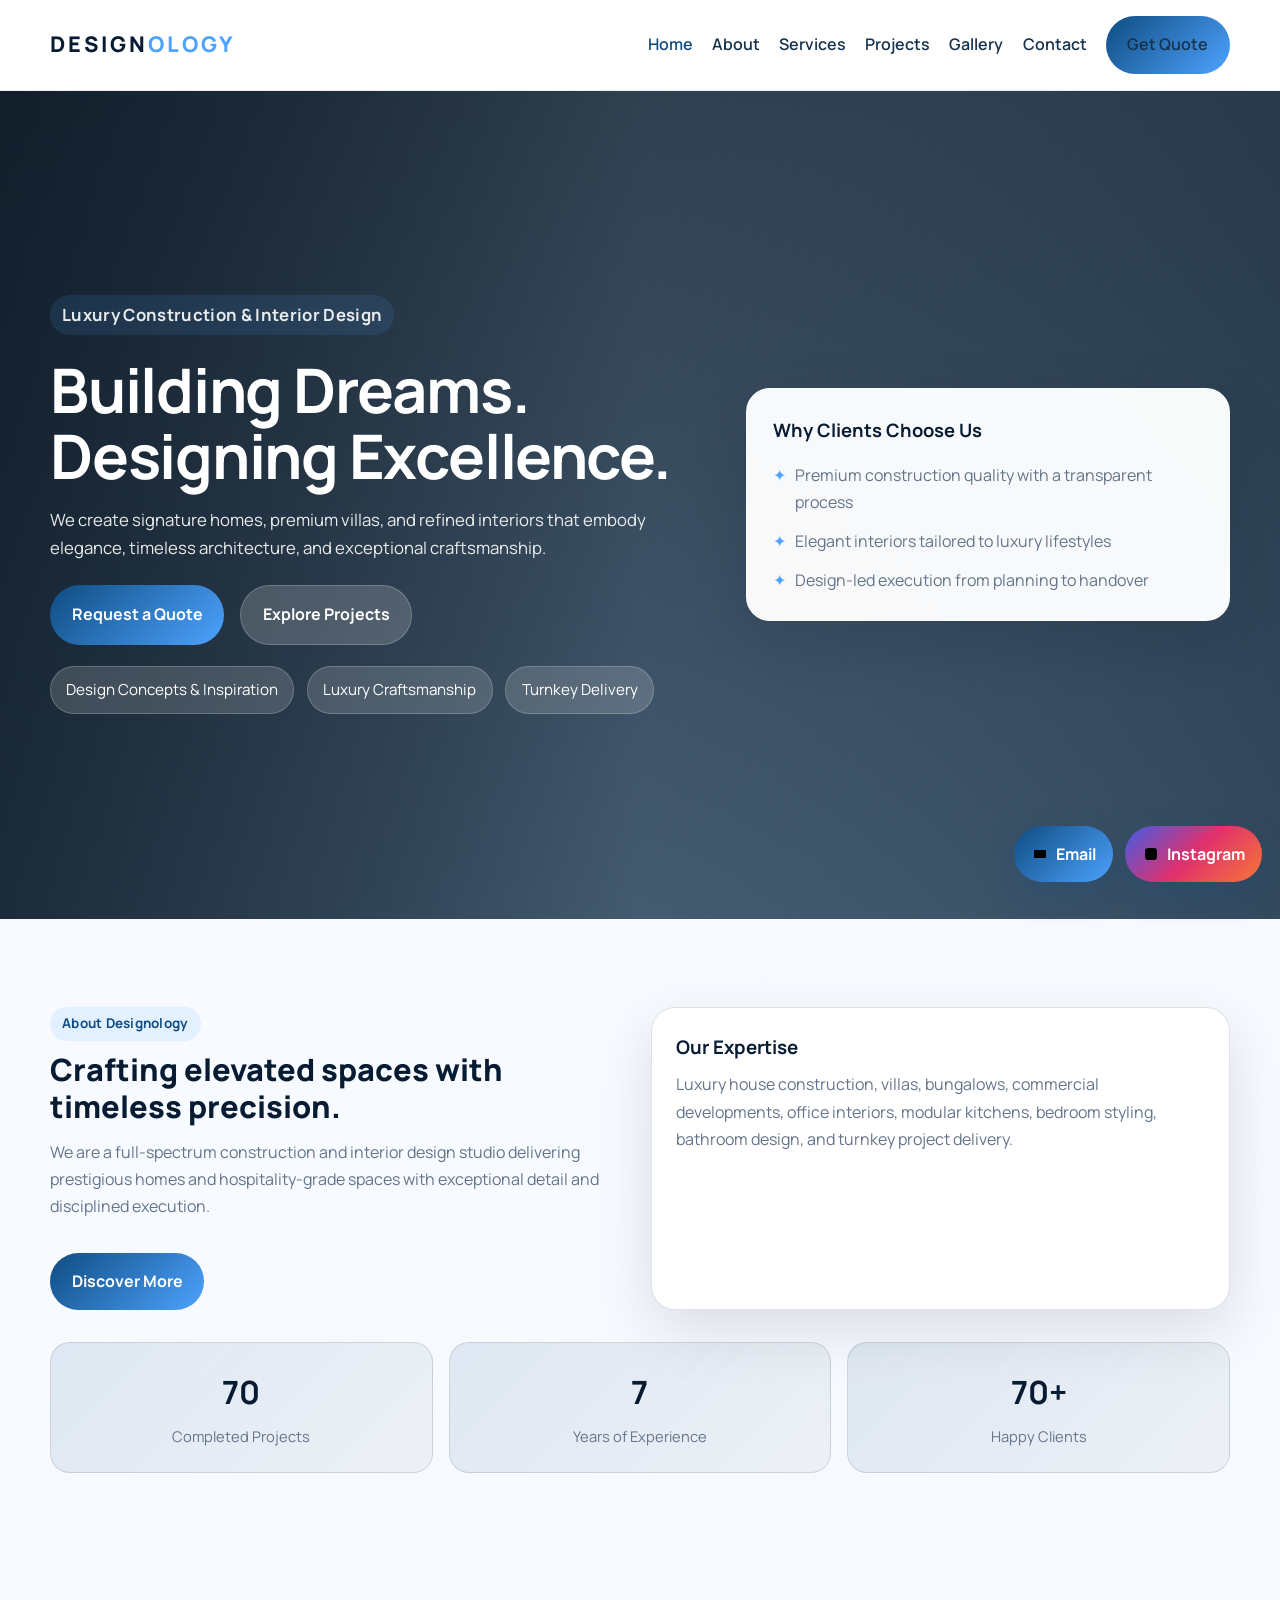
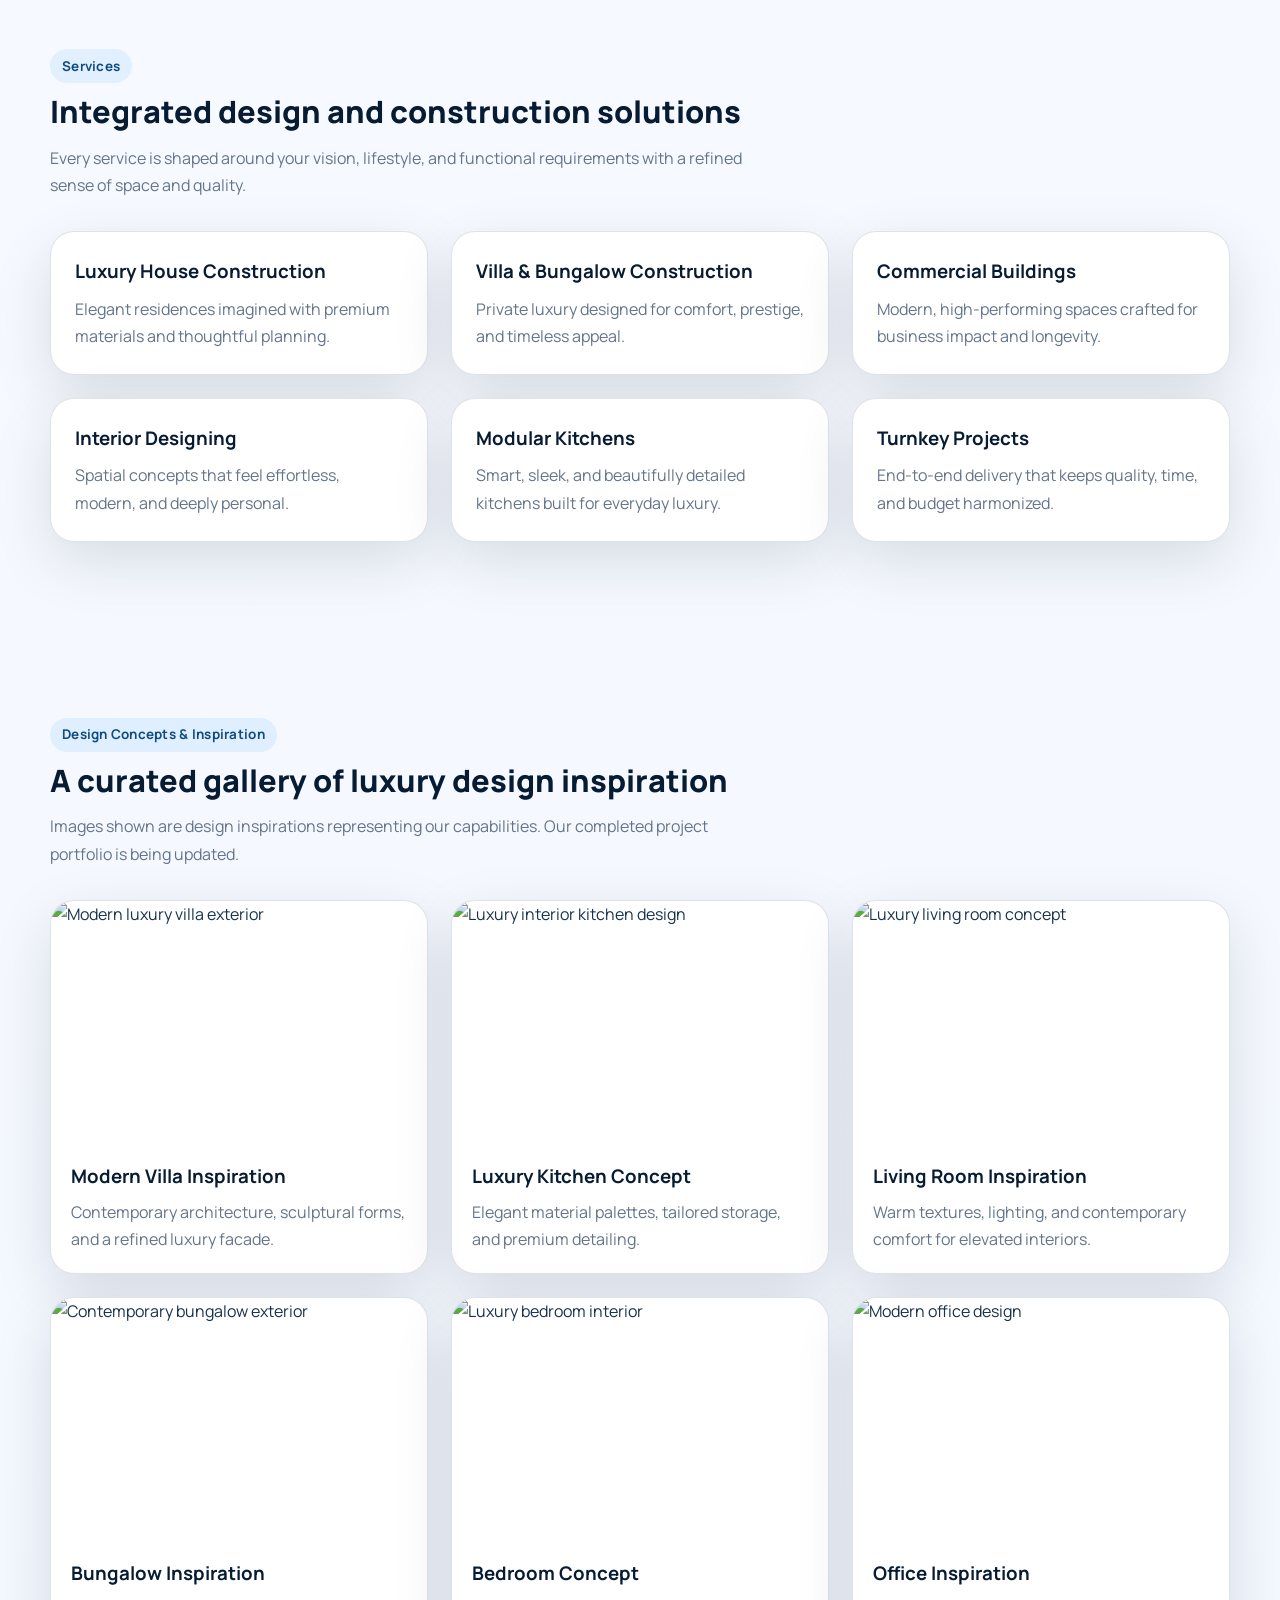
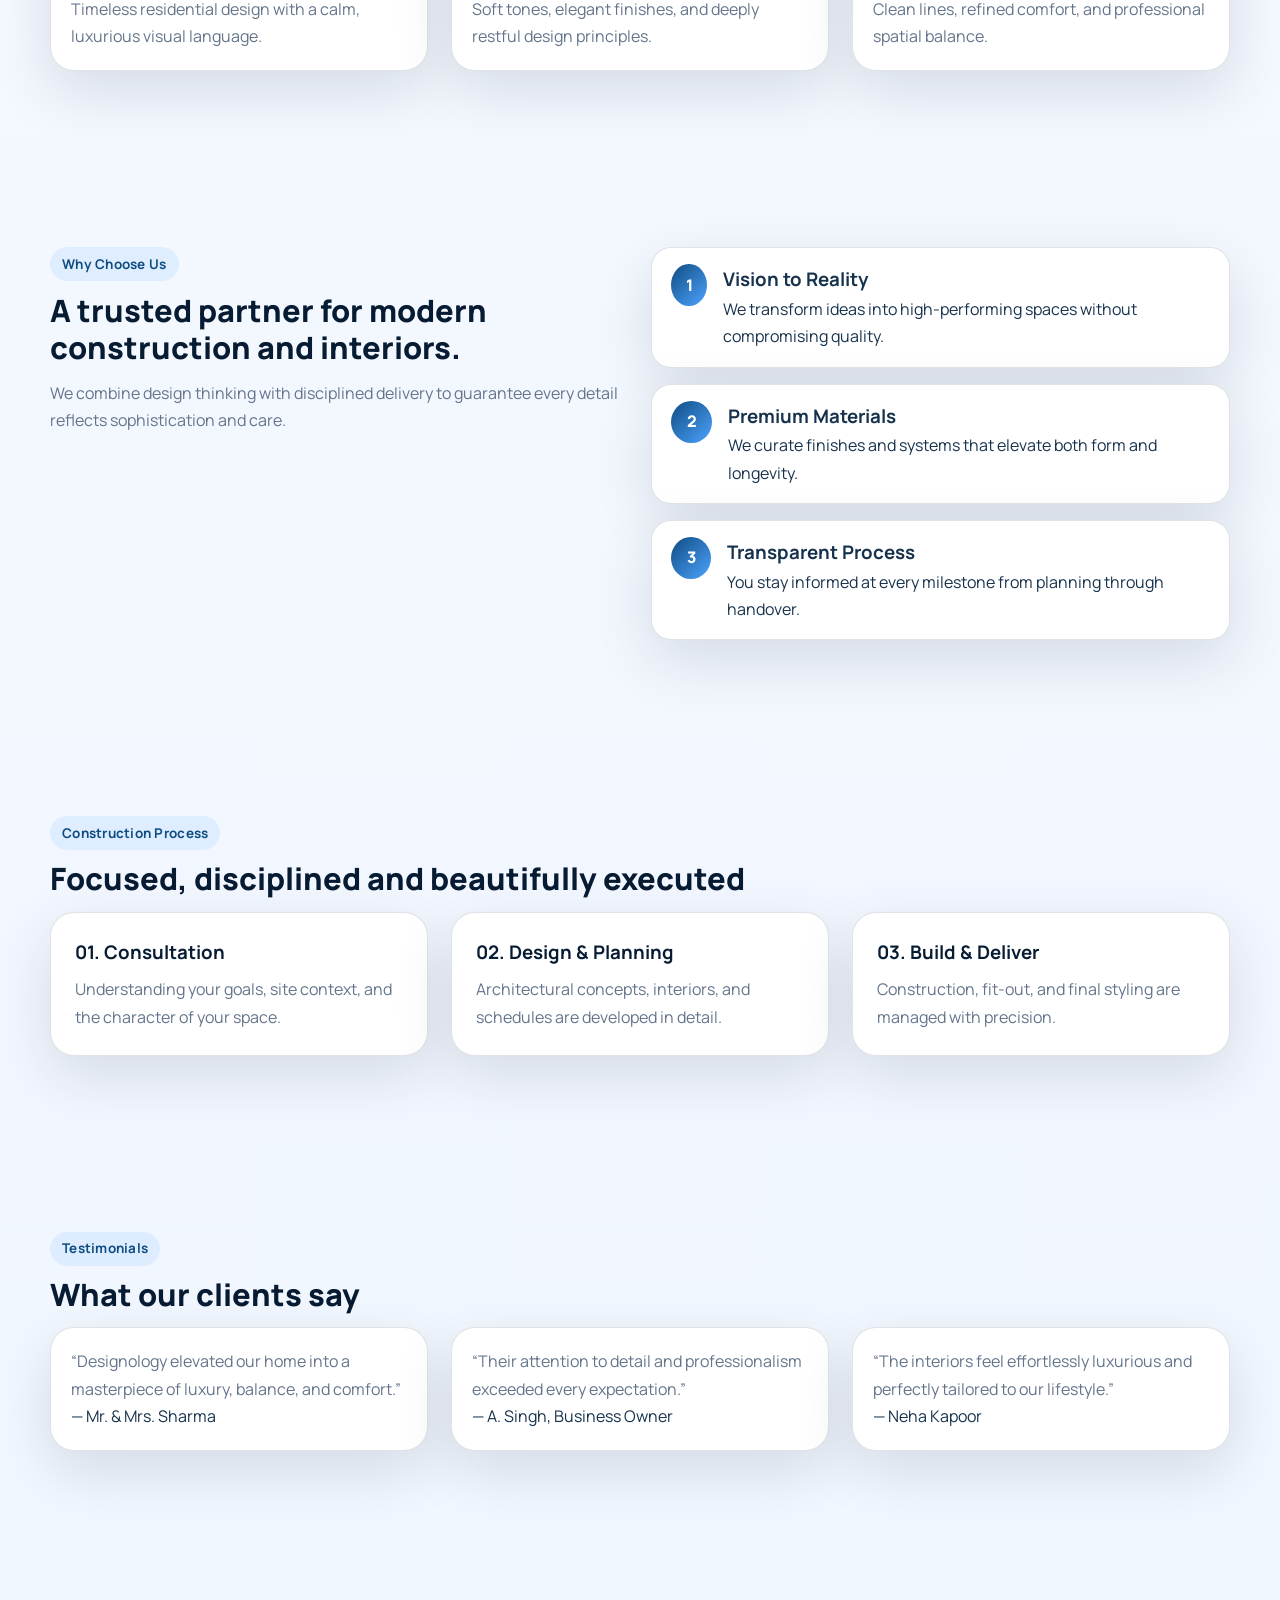
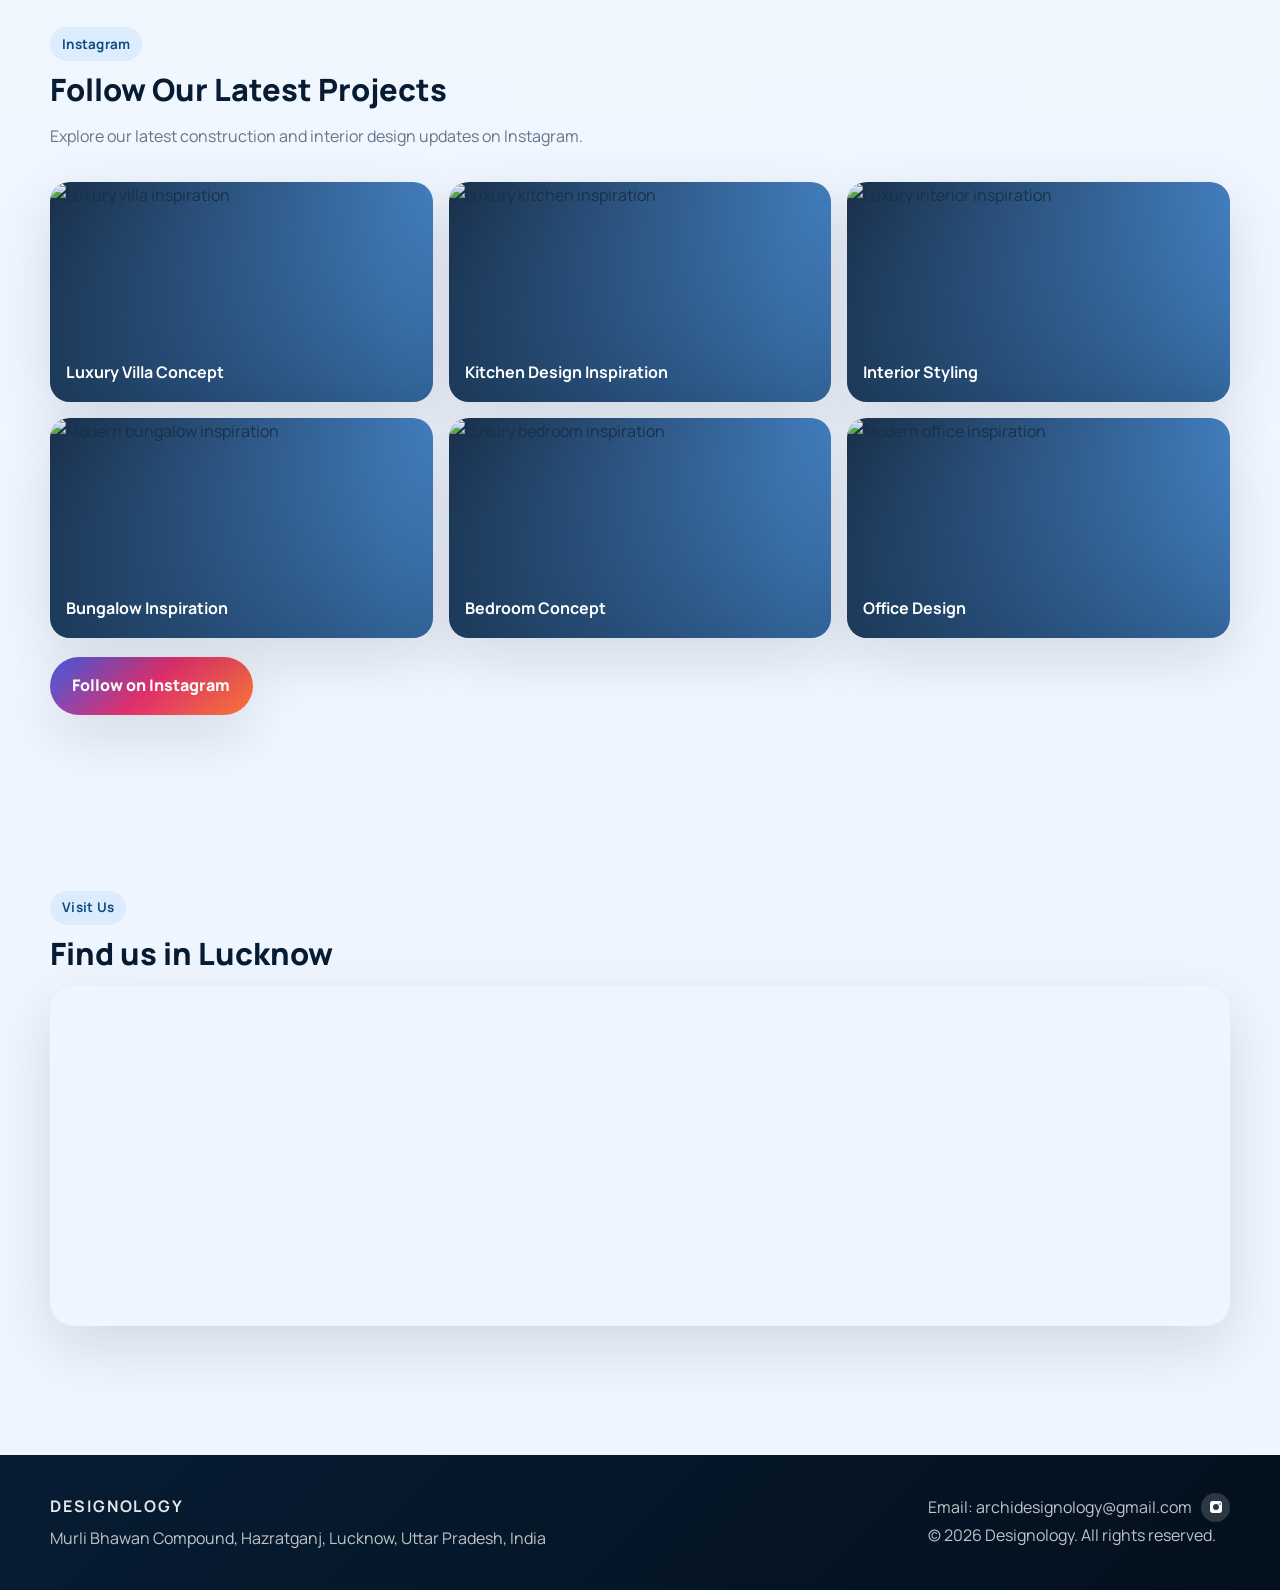
==== commit bc6fa60a: "floating instagram icon in footer of all pages and add email in footer of all pages" ====
--- a/index.html
+++ b/index.html
@@ -250,7 +250,14 @@
           <p>Murli Bhawan Compound, Hazratganj, Lucknow, Uttar Pradesh, India</p>
         </div>
         <div>
-          <p>Email: archidesignology@gmail.com</p>
+          <p class="footer-contact">
+            <span>Email: archidesignology@gmail.com</span>
+            <a class="footer-social-link" href="https://www.instagram.com/designology11/" target="_blank" rel="noopener noreferrer" aria-label="Visit Designology on Instagram">
+              <svg viewBox="0 0 24 24" aria-hidden="true" focusable="false">
+                <path d="M7 3h10a4 4 0 0 1 4 4v10a4 4 0 0 1-4 4H7a4 4 0 0 1-4-4V7a4 4 0 0 1 4-4Zm5 4.5A4.5 4.5 0 1 0 16.5 12 4.5 4.5 0 0 0 12 7.5Zm6.25-1.25a1.25 1.25 0 1 0 1.25 1.25 1.25 1.25 0 0 0-1.25-1.25Z" />
+              </svg>
+            </a>
+          </p>
           <p>© <span id="year"></span> Designology. All rights reserved.</p>
         </div>
       </div>
--- a/styles.css
+++ b/styles.css
@@ -243,6 +243,33 @@
 .footer .container { display: flex; justify-content: space-between; gap: 1.2rem; flex-wrap: wrap; }
 .footer strong { display: block; margin-bottom: .3rem; letter-spacing: .12em; }
 .footer p { color: rgba(255,255,255,.75); }
+.footer-contact {
+  display: inline-flex;
+  align-items: center;
+  gap: 0.6rem;
+  flex-wrap: wrap;
+  margin: 0;
+}
+.footer-social-link {
+  display: inline-flex;
+  align-items: center;
+  justify-content: center;
+  width: 1.8rem;
+  height: 1.8rem;
+  border-radius: 50%;
+  background: rgba(255,255,255,.16);
+  color: var(--white);
+  transition: transform .2s ease, background .2s ease;
+}
+.footer-social-link:hover {
+  transform: translateY(-1px);
+  background: rgba(255,255,255,.24);
+}
+.footer-social-link svg {
+  width: 1rem;
+  height: 1rem;
+  fill: currentColor;
+}
 
 .floating-actions {
   position: fixed;
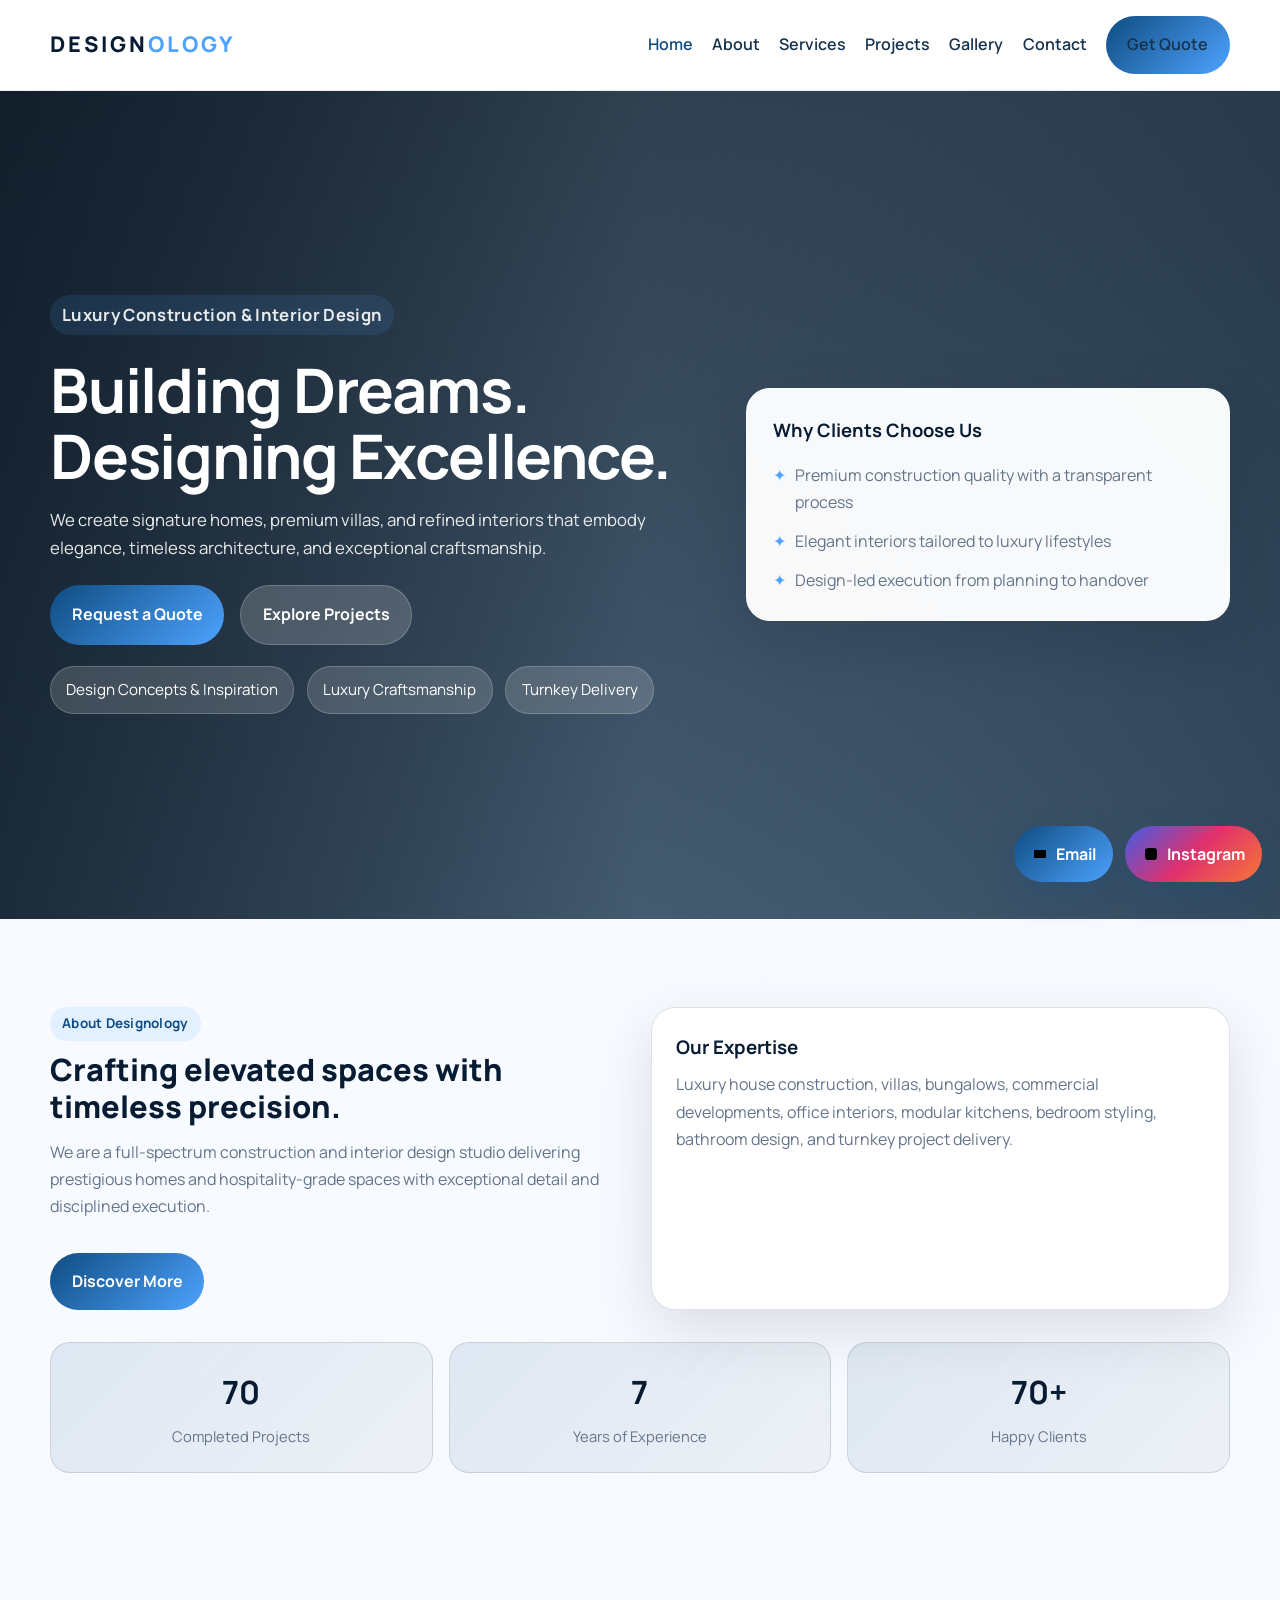
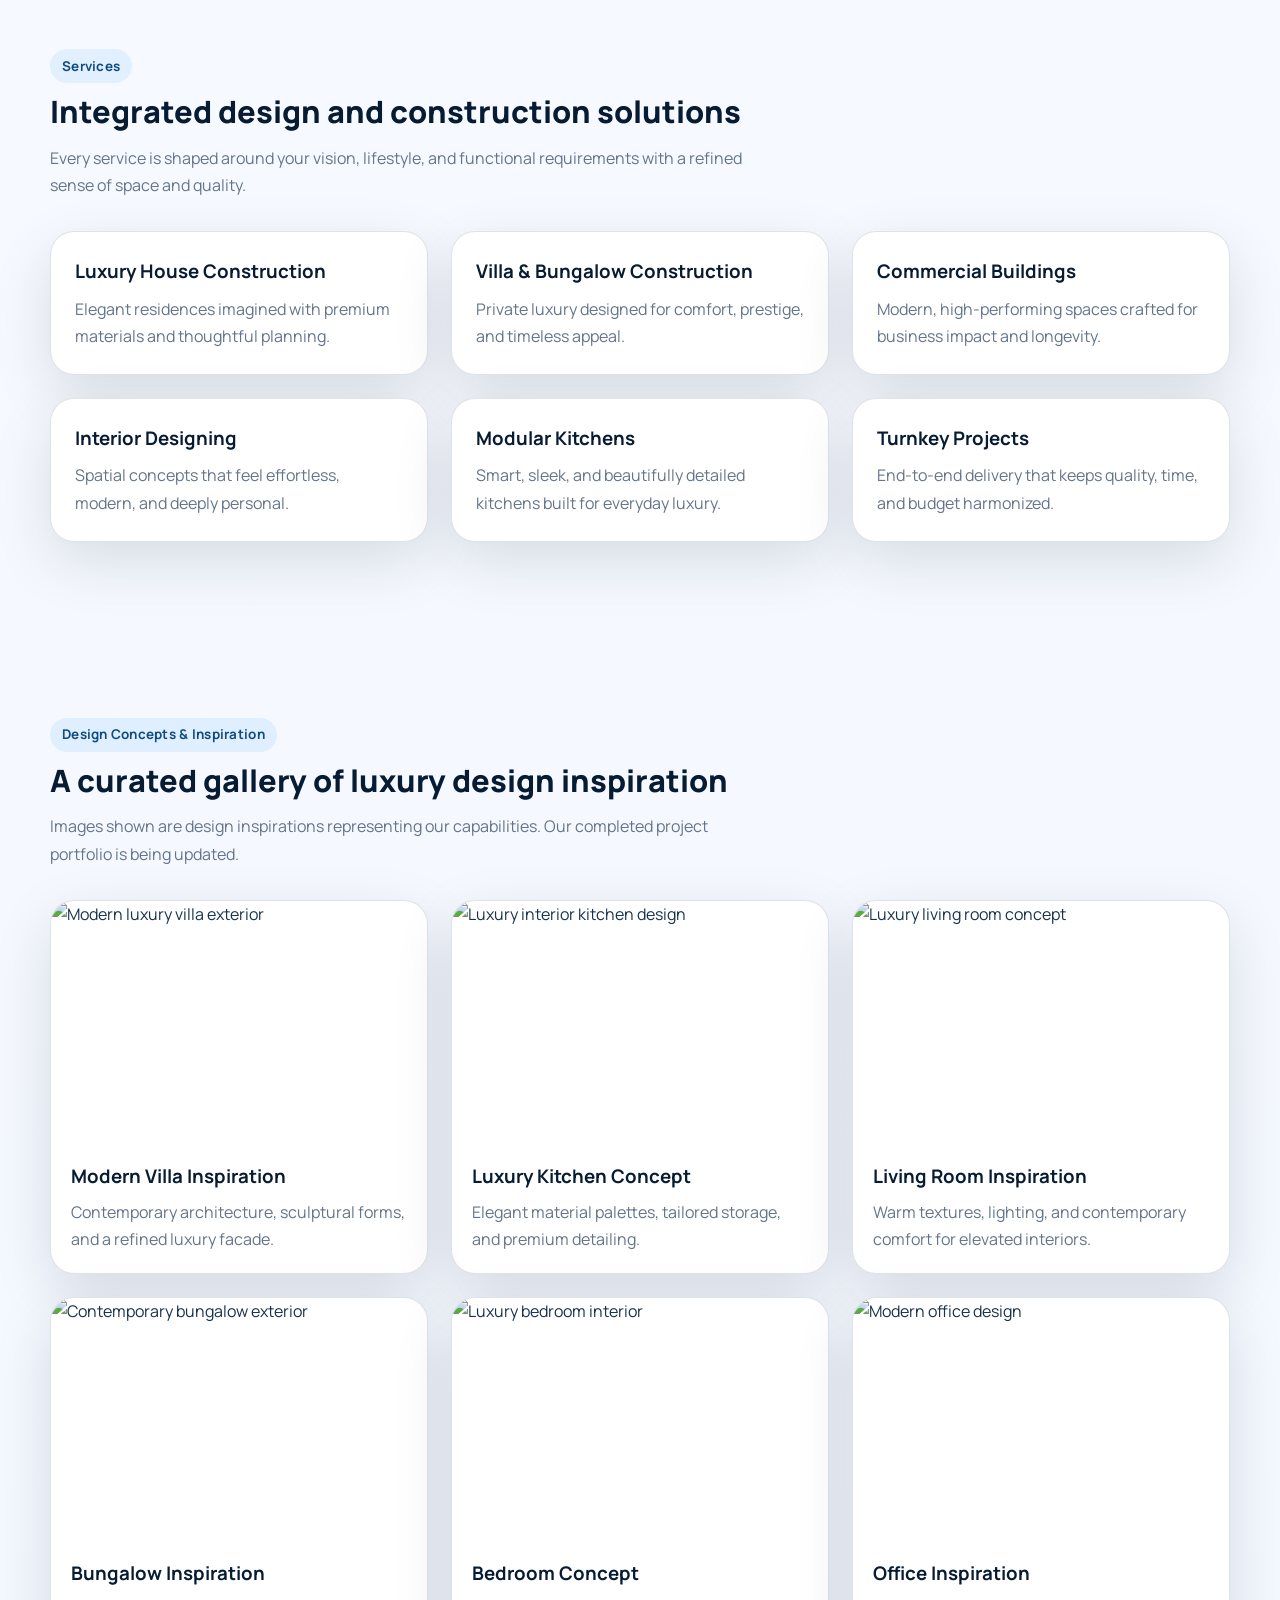
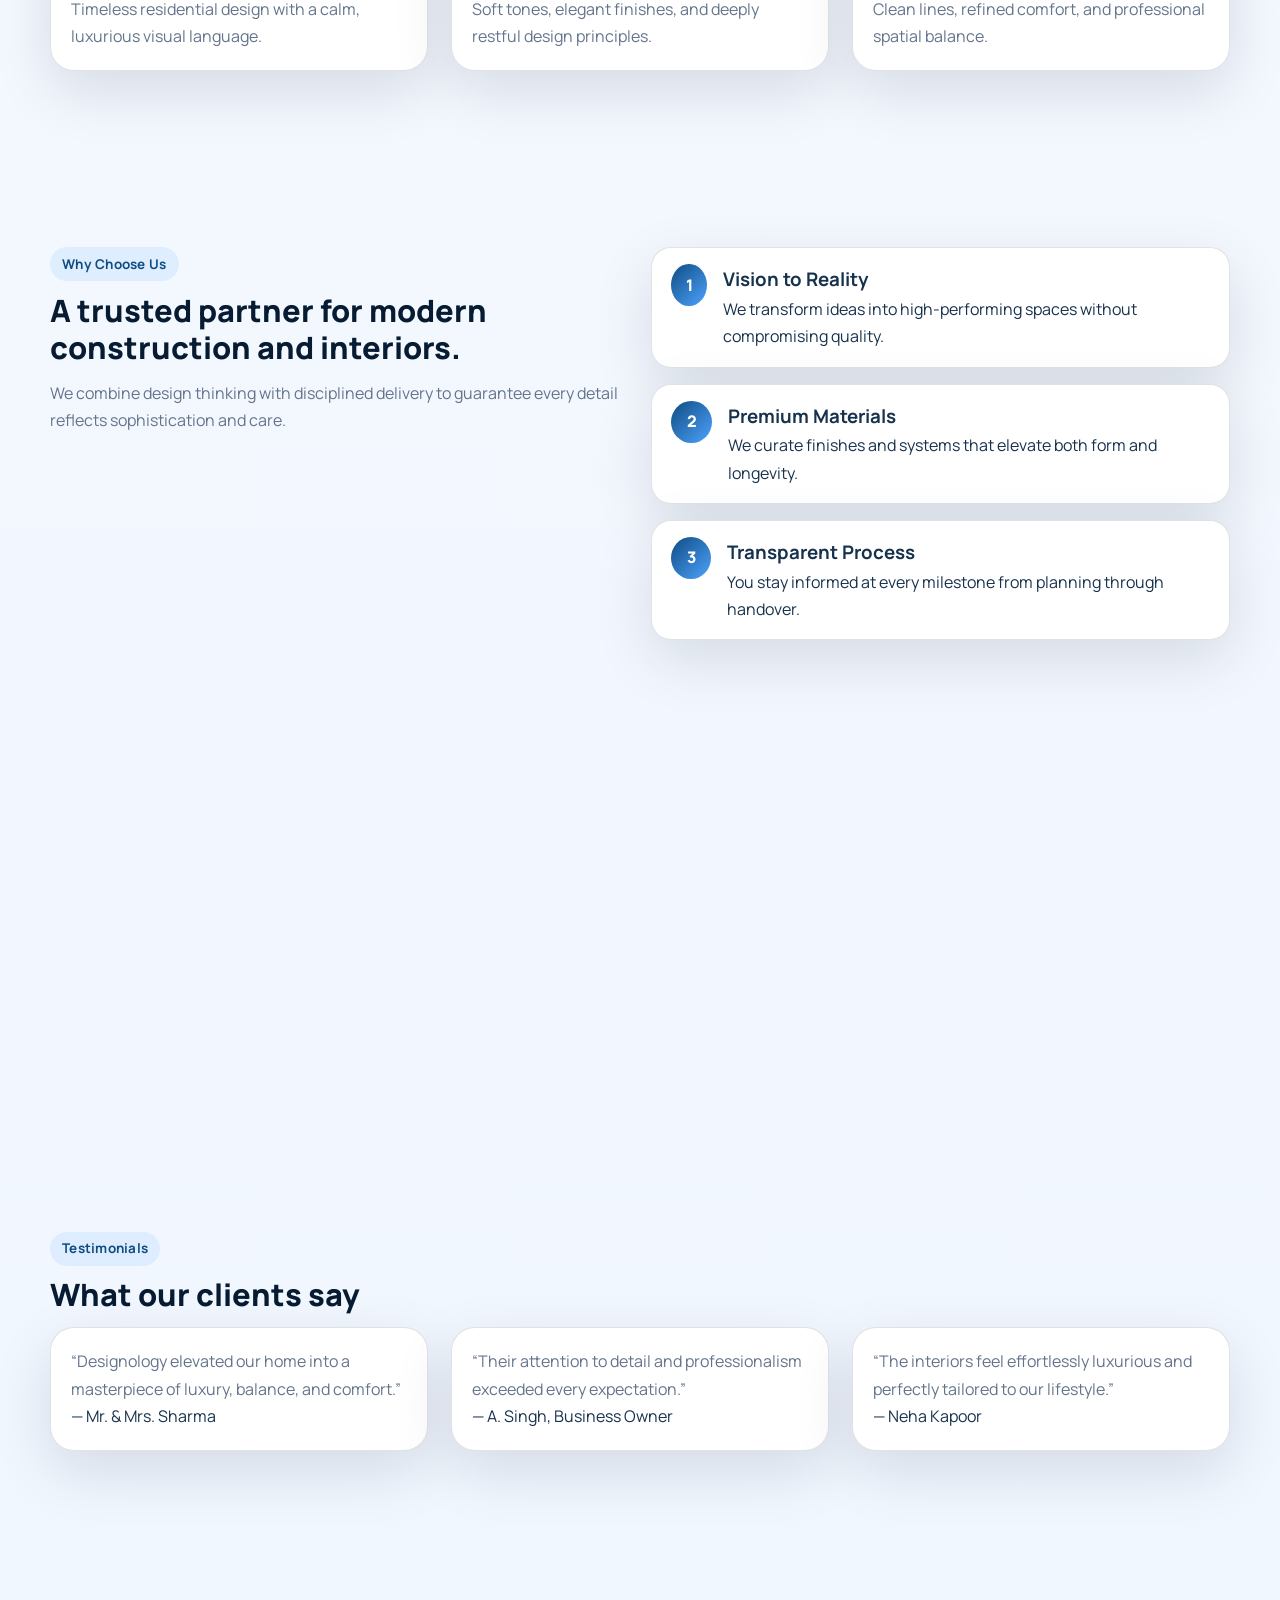
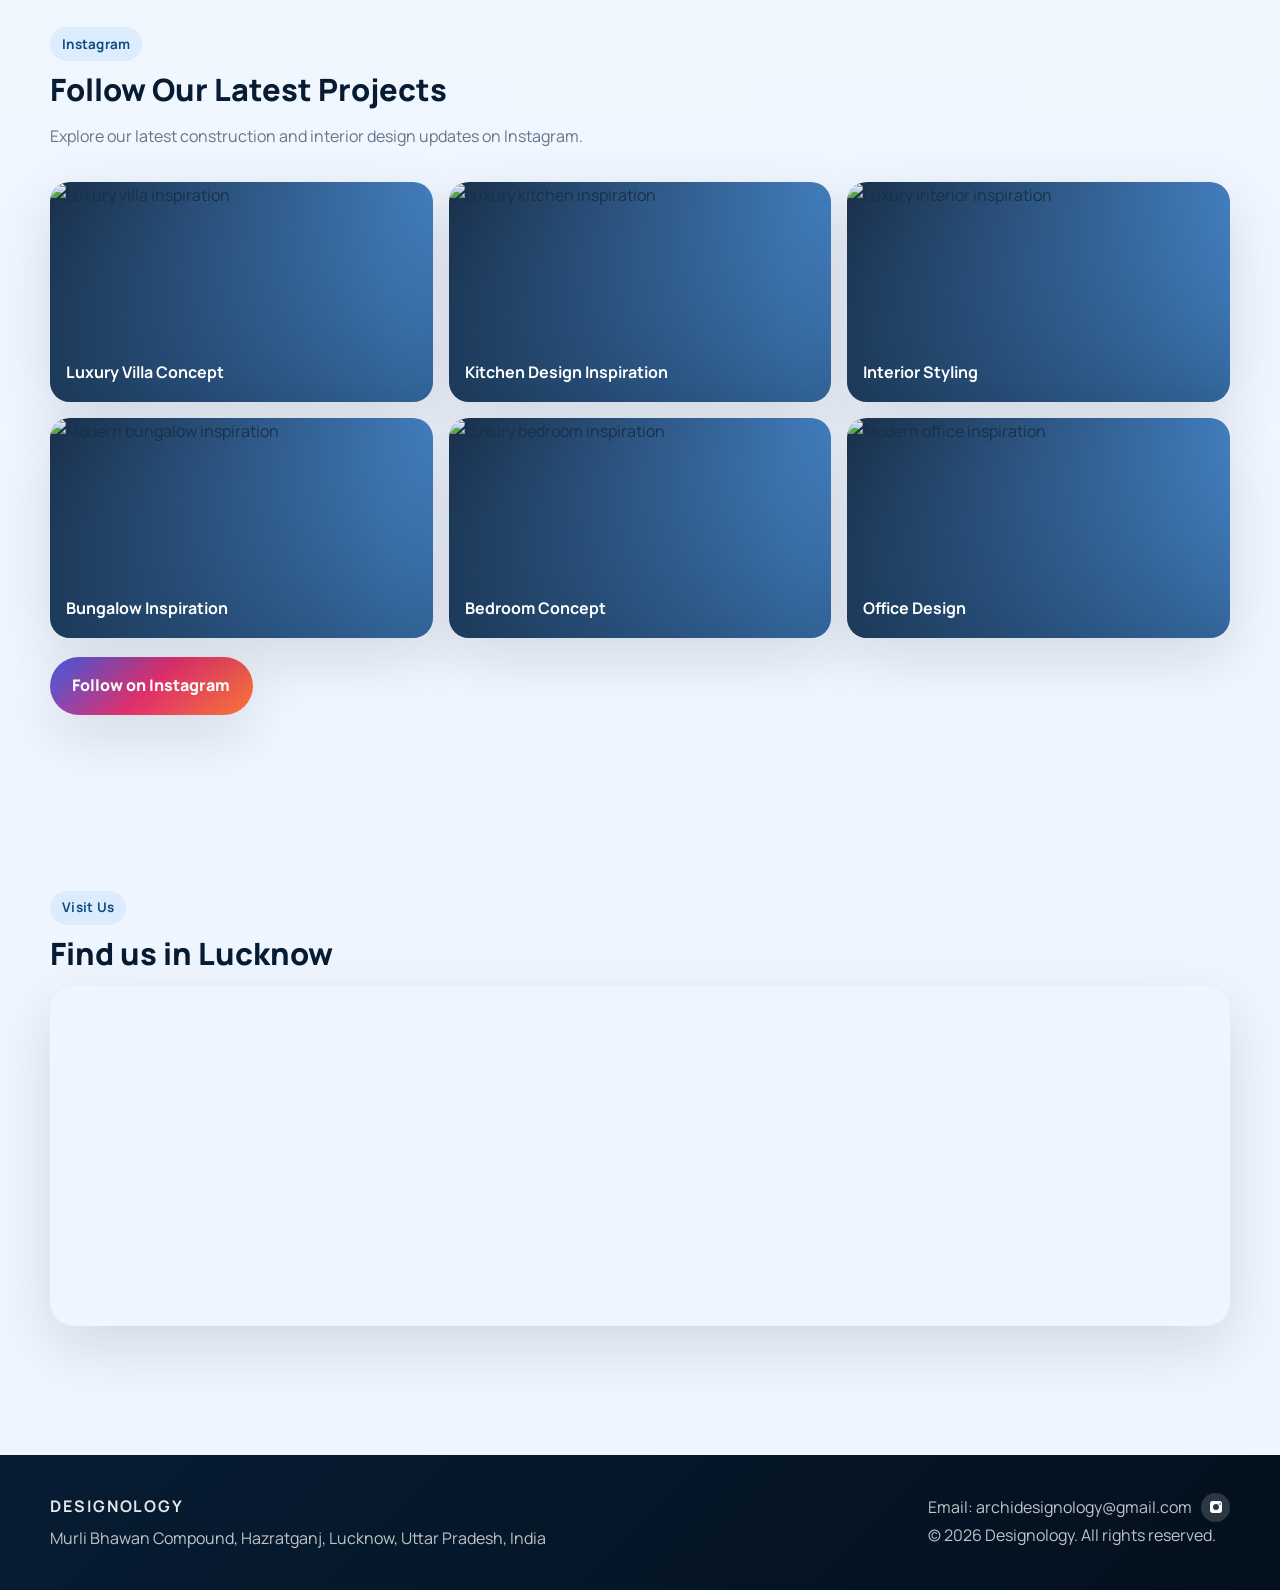
==== commit 8e919755: "Fix floating email and Instagram icons" ====
--- a/index.html
+++ b/index.html
@@ -8,6 +8,7 @@
     <link rel="preconnect" href="https://fonts.googleapis.com" />
     <link rel="preconnect" href="https://fonts.gstatic.com" crossorigin />
     <link href="https://fonts.googleapis.com/css2?family=Manrope:wght@400;500;600;700;800&display=swap" rel="stylesheet" />
+    <link rel="stylesheet" href="https://cdnjs.cloudflare.com/ajax/libs/font-awesome/7.0.0/css/all.min.css" integrity="sha512-..." crossorigin="anonymous" referrerpolicy="no-referrer" />
     <link rel="stylesheet" href="styles.css" />
   </head>
   <body>
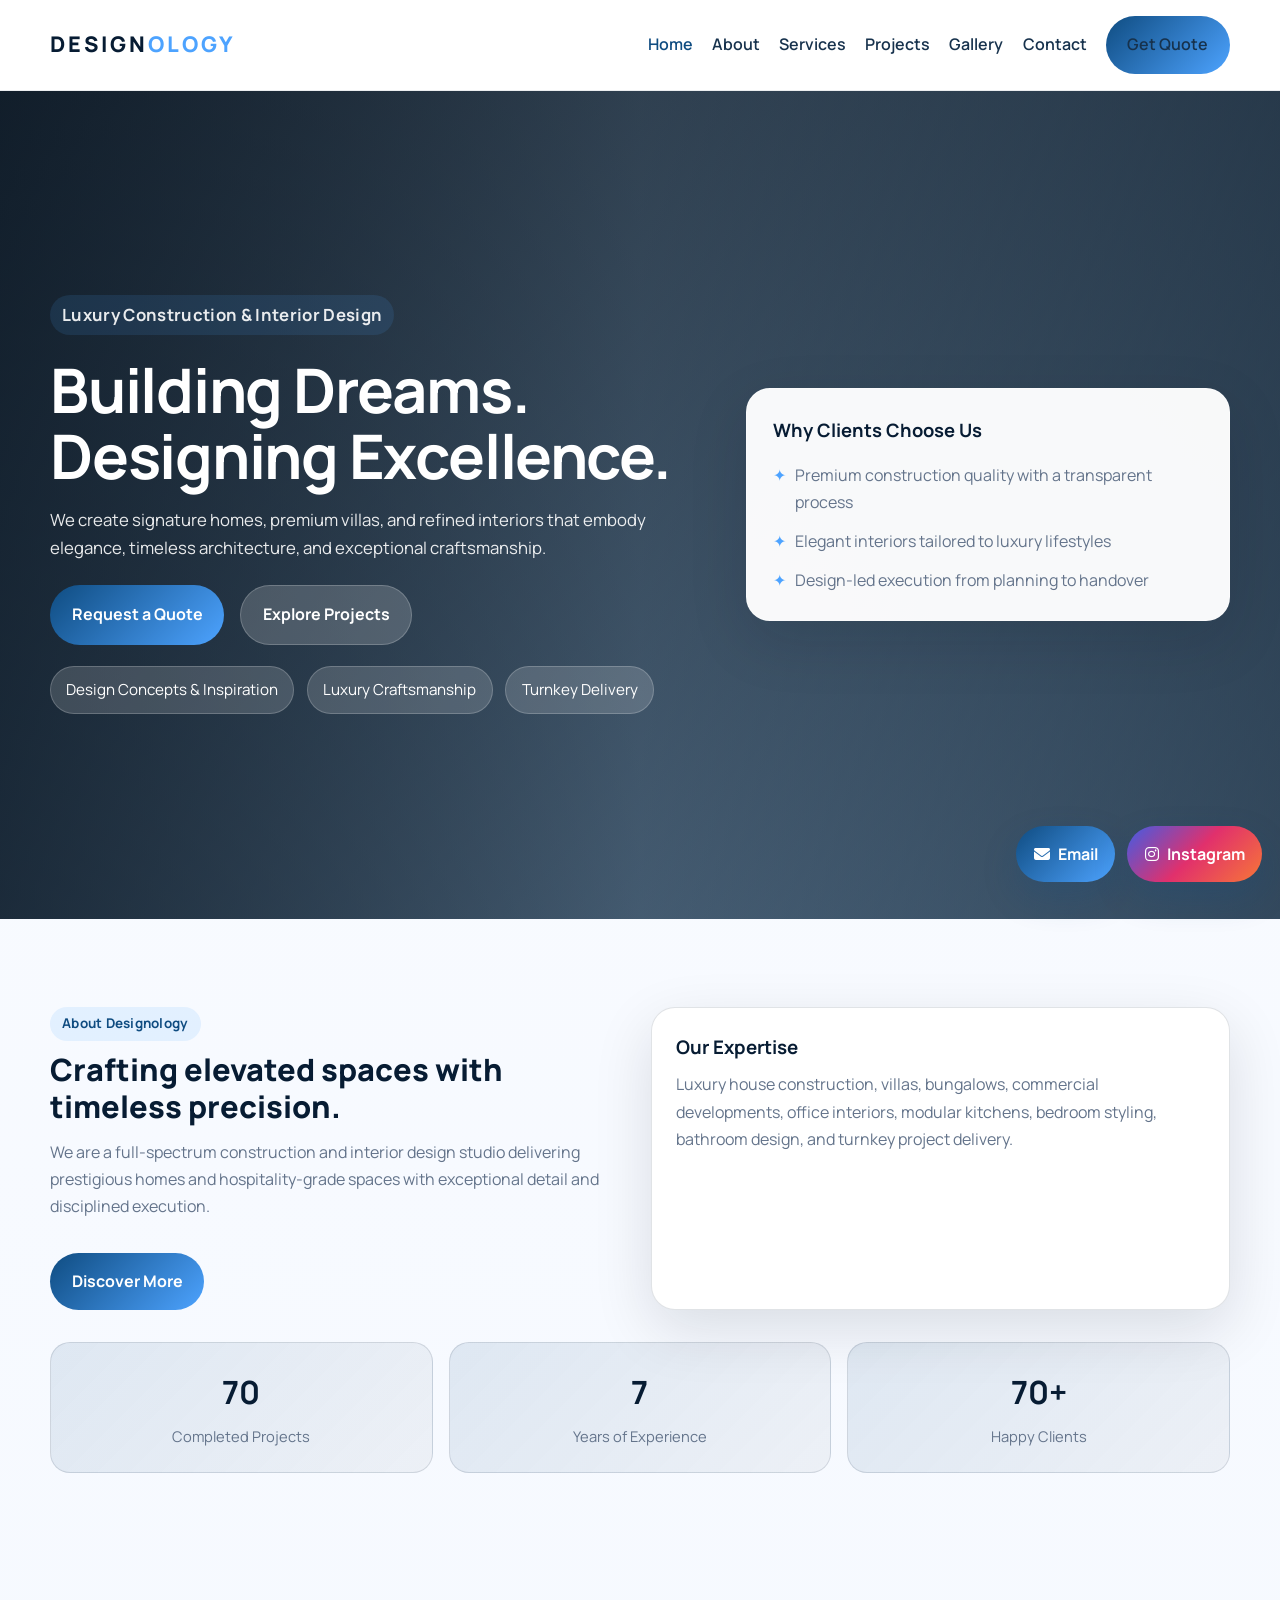
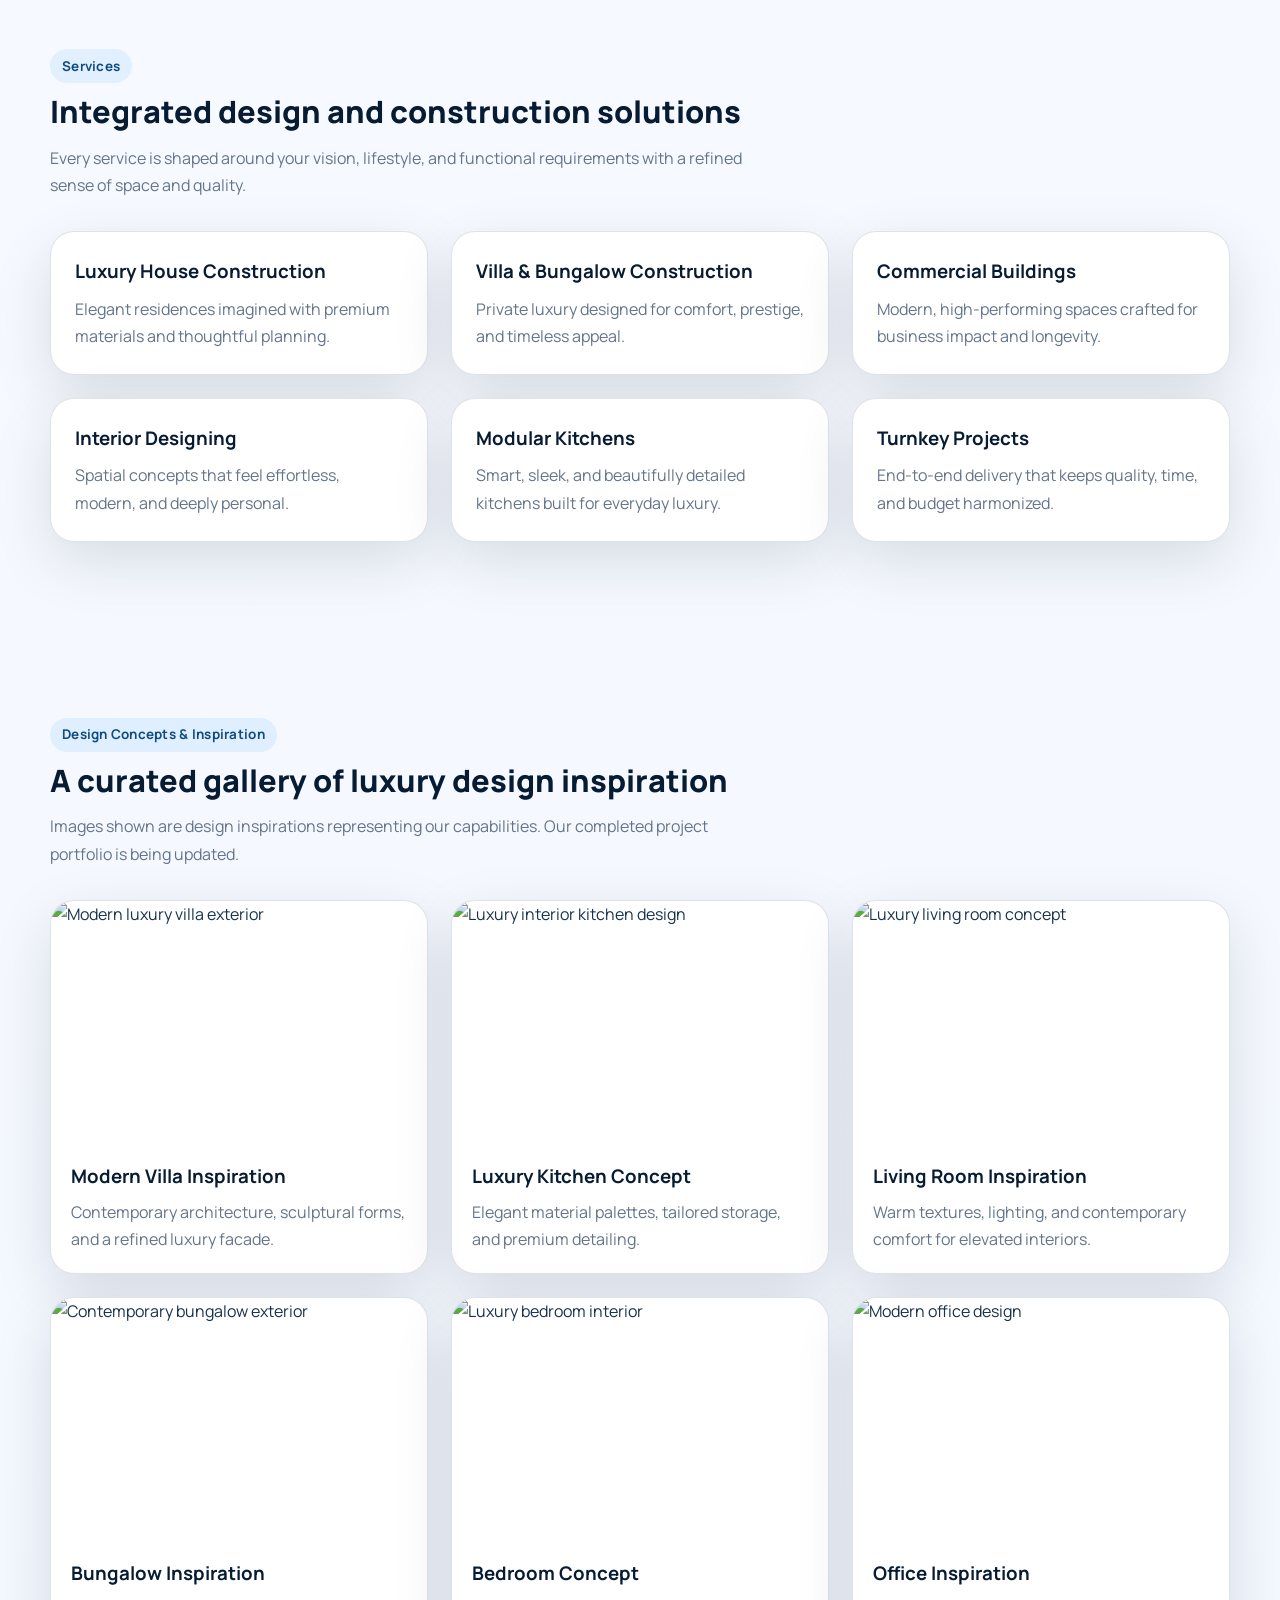
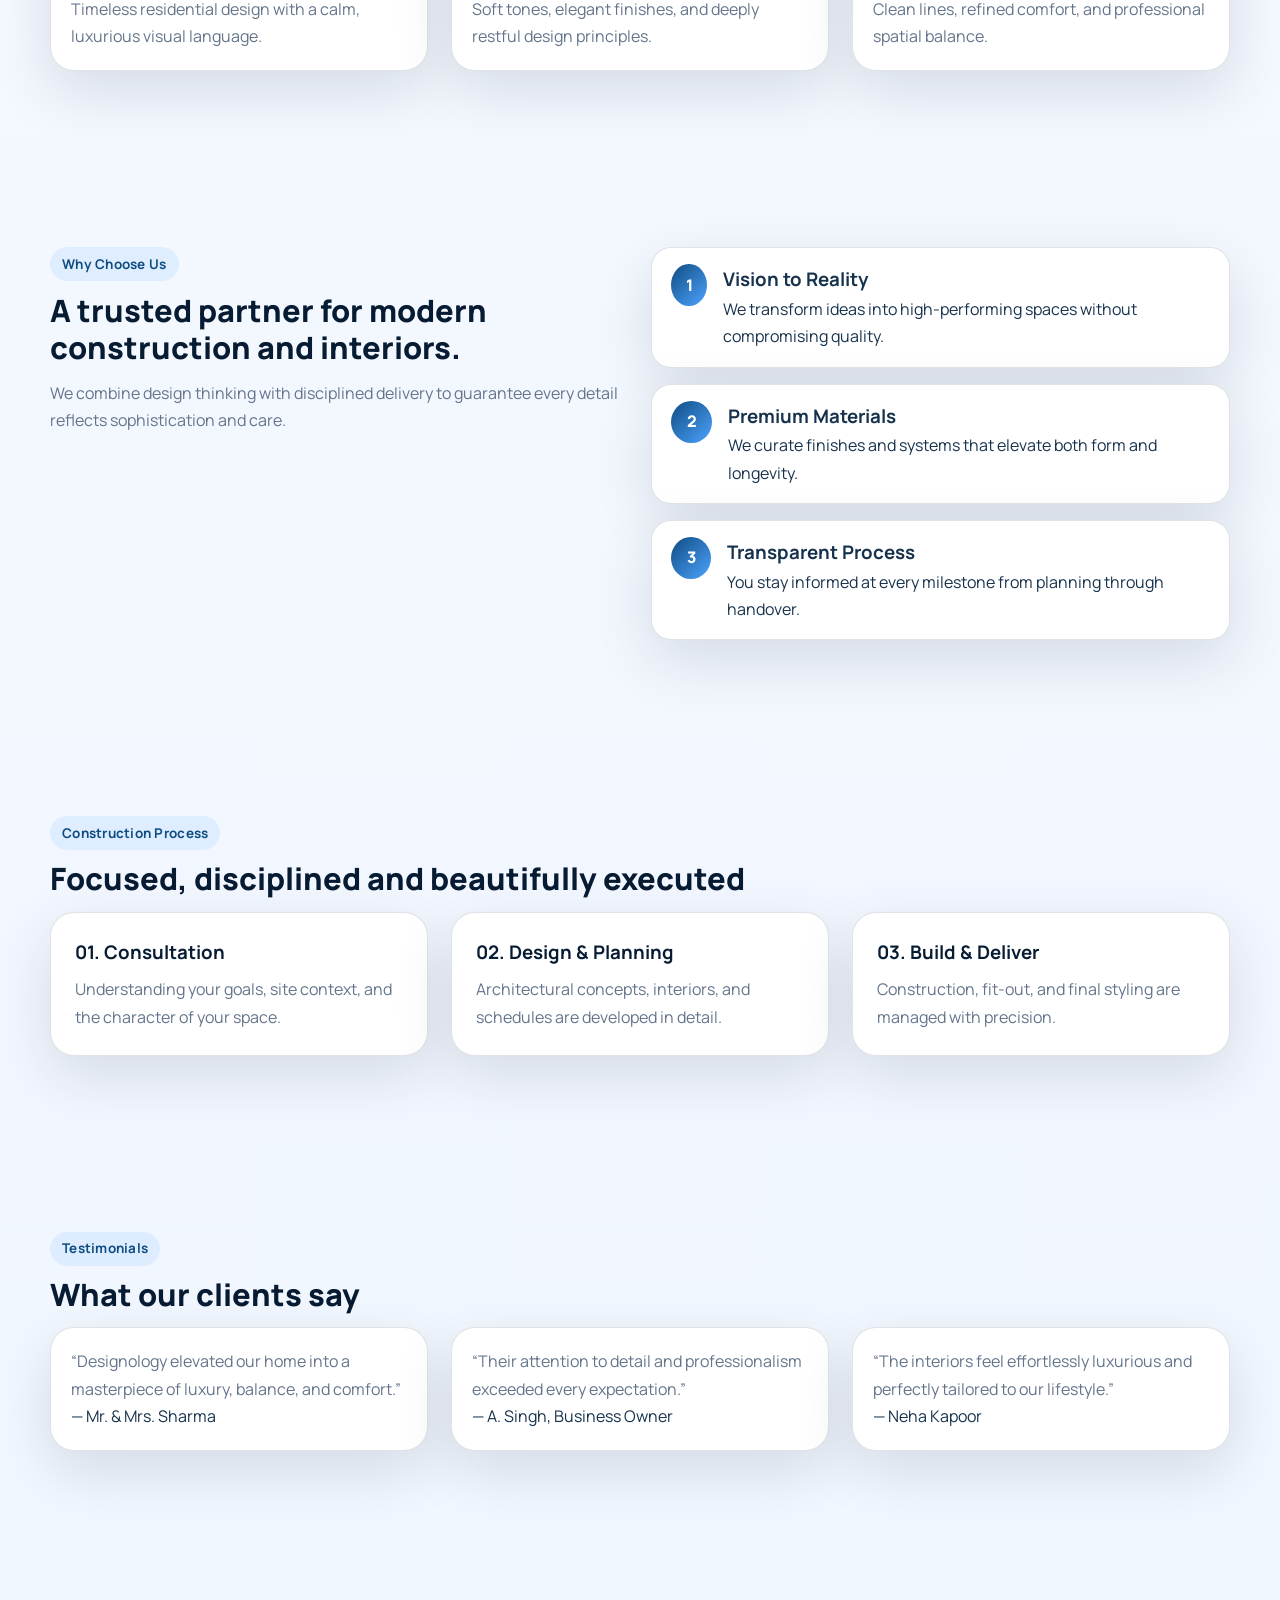
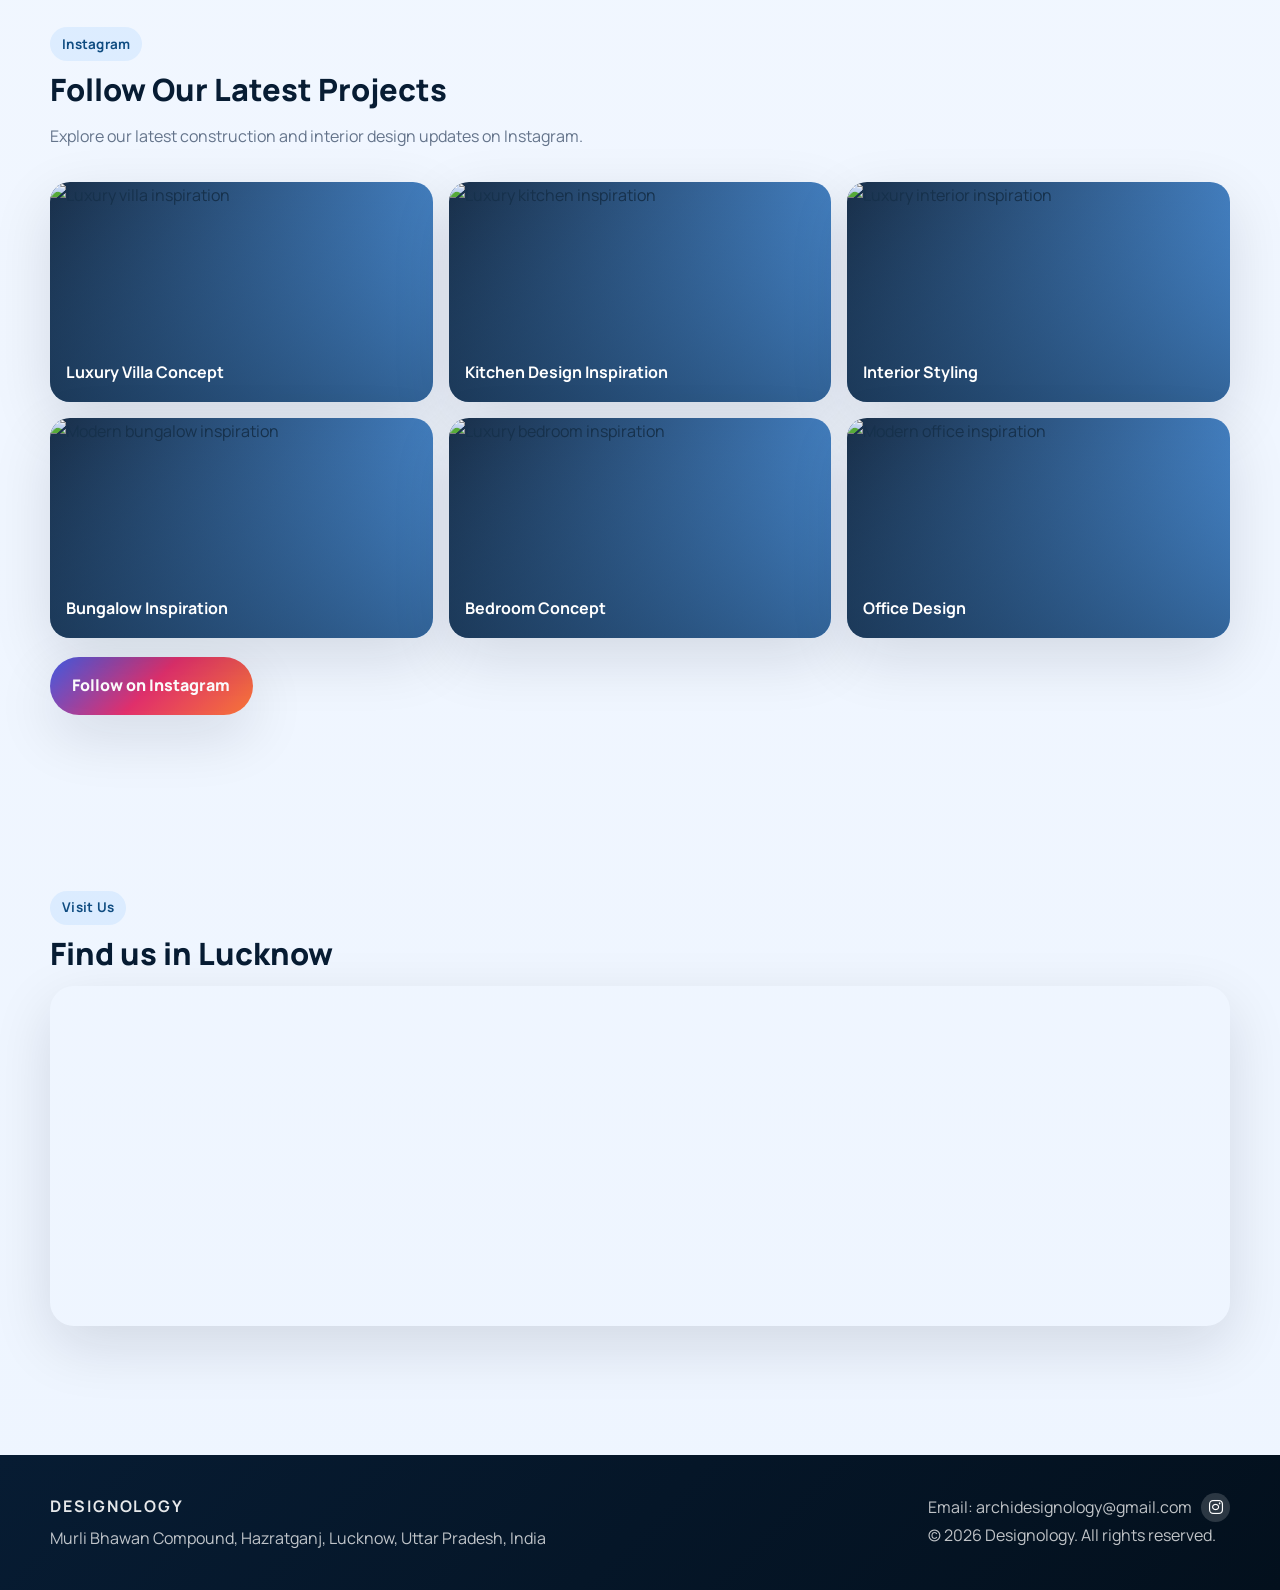
==== commit da6d9d31: "Fix floating email and Instagram icons" ====
--- a/index.html
+++ b/index.html
@@ -8,7 +8,7 @@
     <link rel="preconnect" href="https://fonts.googleapis.com" />
     <link rel="preconnect" href="https://fonts.gstatic.com" crossorigin />
     <link href="https://fonts.googleapis.com/css2?family=Manrope:wght@400;500;600;700;800&display=swap" rel="stylesheet" />
-    <link rel="stylesheet" href="https://cdnjs.cloudflare.com/ajax/libs/font-awesome/7.0.0/css/all.min.css" integrity="sha512-..." crossorigin="anonymous" referrerpolicy="no-referrer" />
+    <link rel="stylesheet" href="https://cdnjs.cloudflare.com/ajax/libs/font-awesome/6.5.2/css/all.min.css" crossorigin="anonymous" referrerpolicy="no-referrer" />
     <link rel="stylesheet" href="styles.css" />
   </head>
   <body>
@@ -254,9 +254,7 @@
           <p class="footer-contact">
             <span>Email: archidesignology@gmail.com</span>
             <a class="footer-social-link" href="https://www.instagram.com/designology11/" target="_blank" rel="noopener noreferrer" aria-label="Visit Designology on Instagram">
-              <svg viewBox="0 0 24 24" aria-hidden="true" focusable="false">
-                <path d="M7 3h10a4 4 0 0 1 4 4v10a4 4 0 0 1-4 4H7a4 4 0 0 1-4-4V7a4 4 0 0 1 4-4Zm5 4.5A4.5 4.5 0 1 0 16.5 12 4.5 4.5 0 0 0 12 7.5Zm6.25-1.25a1.25 1.25 0 1 0 1.25 1.25 1.25 1.25 0 0 0-1.25-1.25Z" />
-              </svg>
+              <i class="fa-brands fa-instagram" aria-hidden="true"></i>
             </a>
           </p>
           <p>© <span id="year"></span> Designology. All rights reserved.</p>
@@ -266,18 +264,11 @@
 
     <div class="floating-actions">
       <a class="floating-action floating-email" href="mailto:archidesignology@gmail.com" aria-label="Email Designology">
-        <svg viewBox="0 0 24 24" aria-hidden="true" focusable="false">
-          <path d="M4 6h16a1 1 0 0 1 1 1v10a1 1 0 0 1-1 1H4a1 1 0 0 1-1-1V7a1 1 0 0 1 1-1Z" />
-          <path d="m5 8 7 6 7-6" />
-        </svg>
+        <i class="fa-solid fa-envelope" aria-hidden="true"></i>
         <span>Email</span>
       </a>
       <a class="floating-action floating-instagram" href="https://www.instagram.com/designology11/" target="_blank" rel="noopener noreferrer" aria-label="Visit Designology on Instagram">
-        <svg viewBox="0 0 24 24" aria-hidden="true" focusable="false">
-          <rect x="3" y="3" width="18" height="18" rx="5" ry="5"></rect>
-          <circle cx="12" cy="12" r="4"></circle>
-          <circle cx="17.5" cy="6.5" r="1.2"></circle>
-        </svg>
+        <i class="fa-brands fa-instagram" aria-hidden="true"></i>
         <span>Instagram</span>
       </a>
     </div>
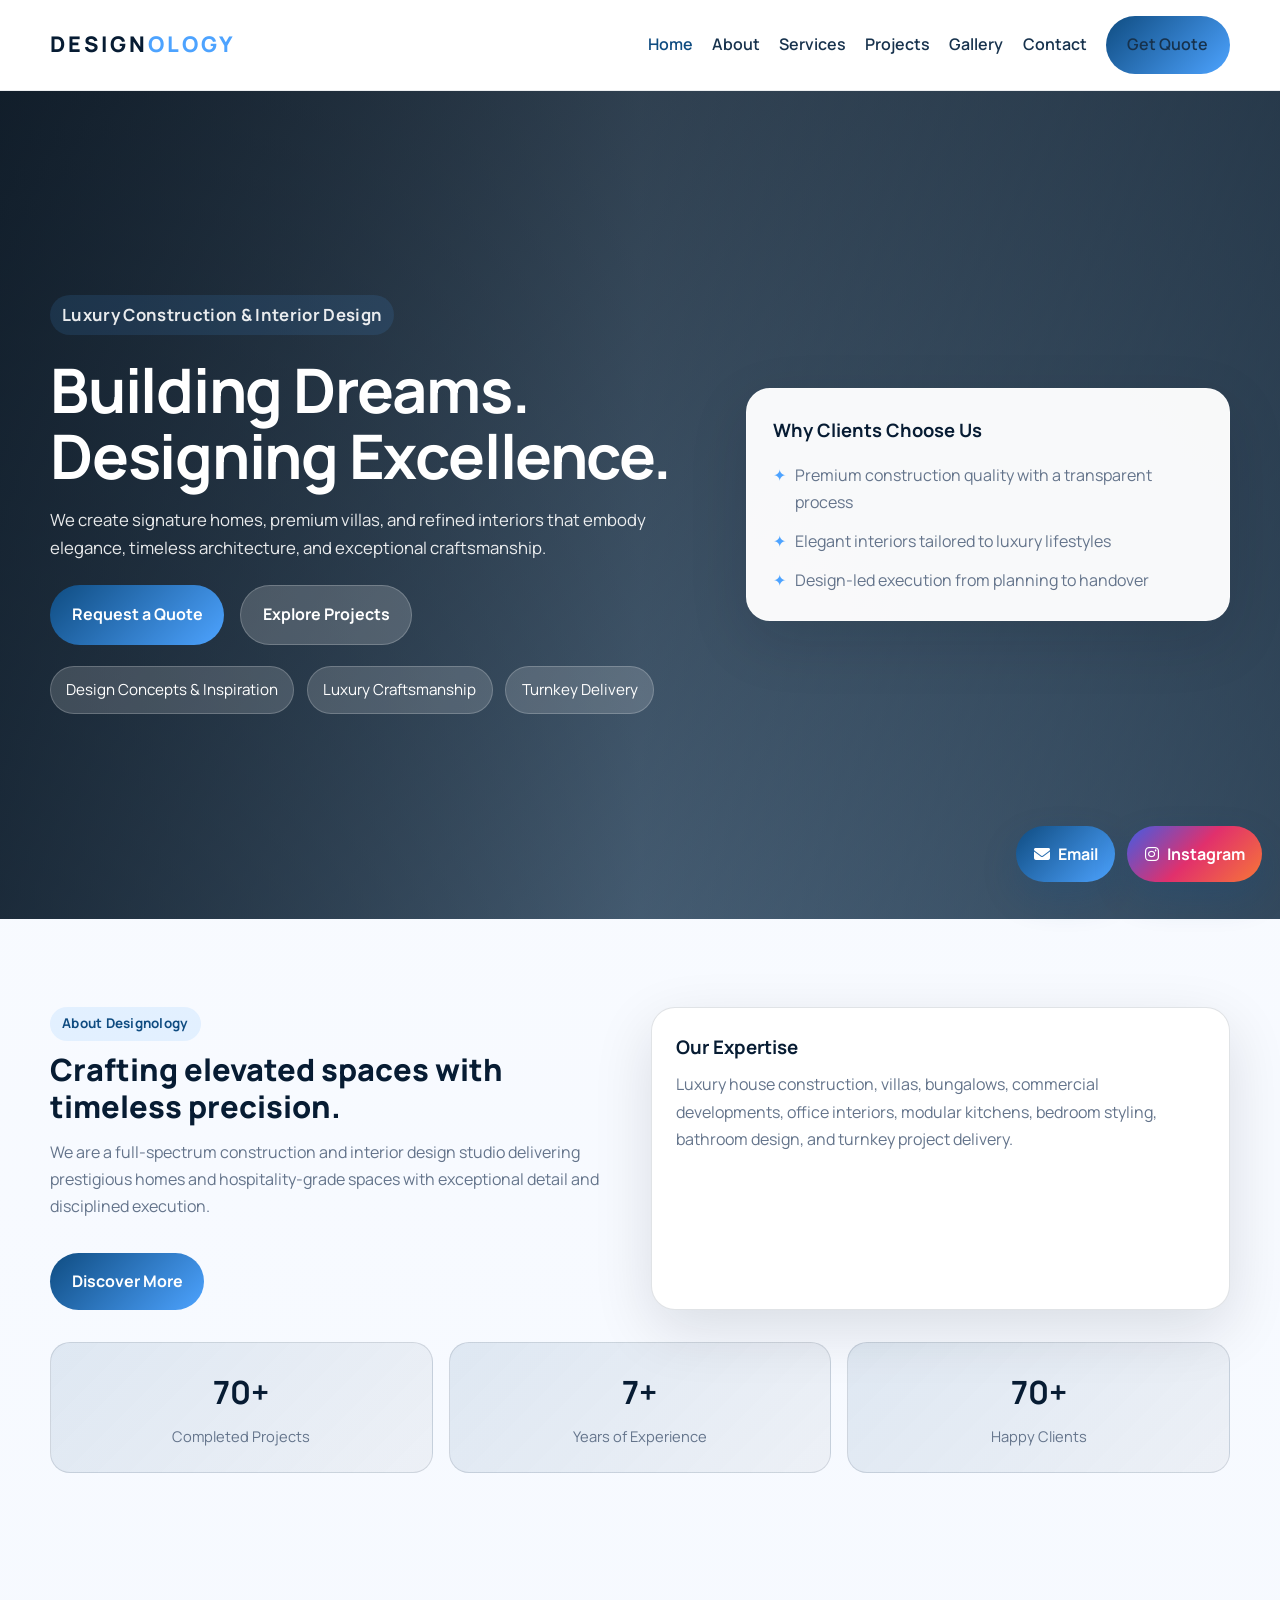
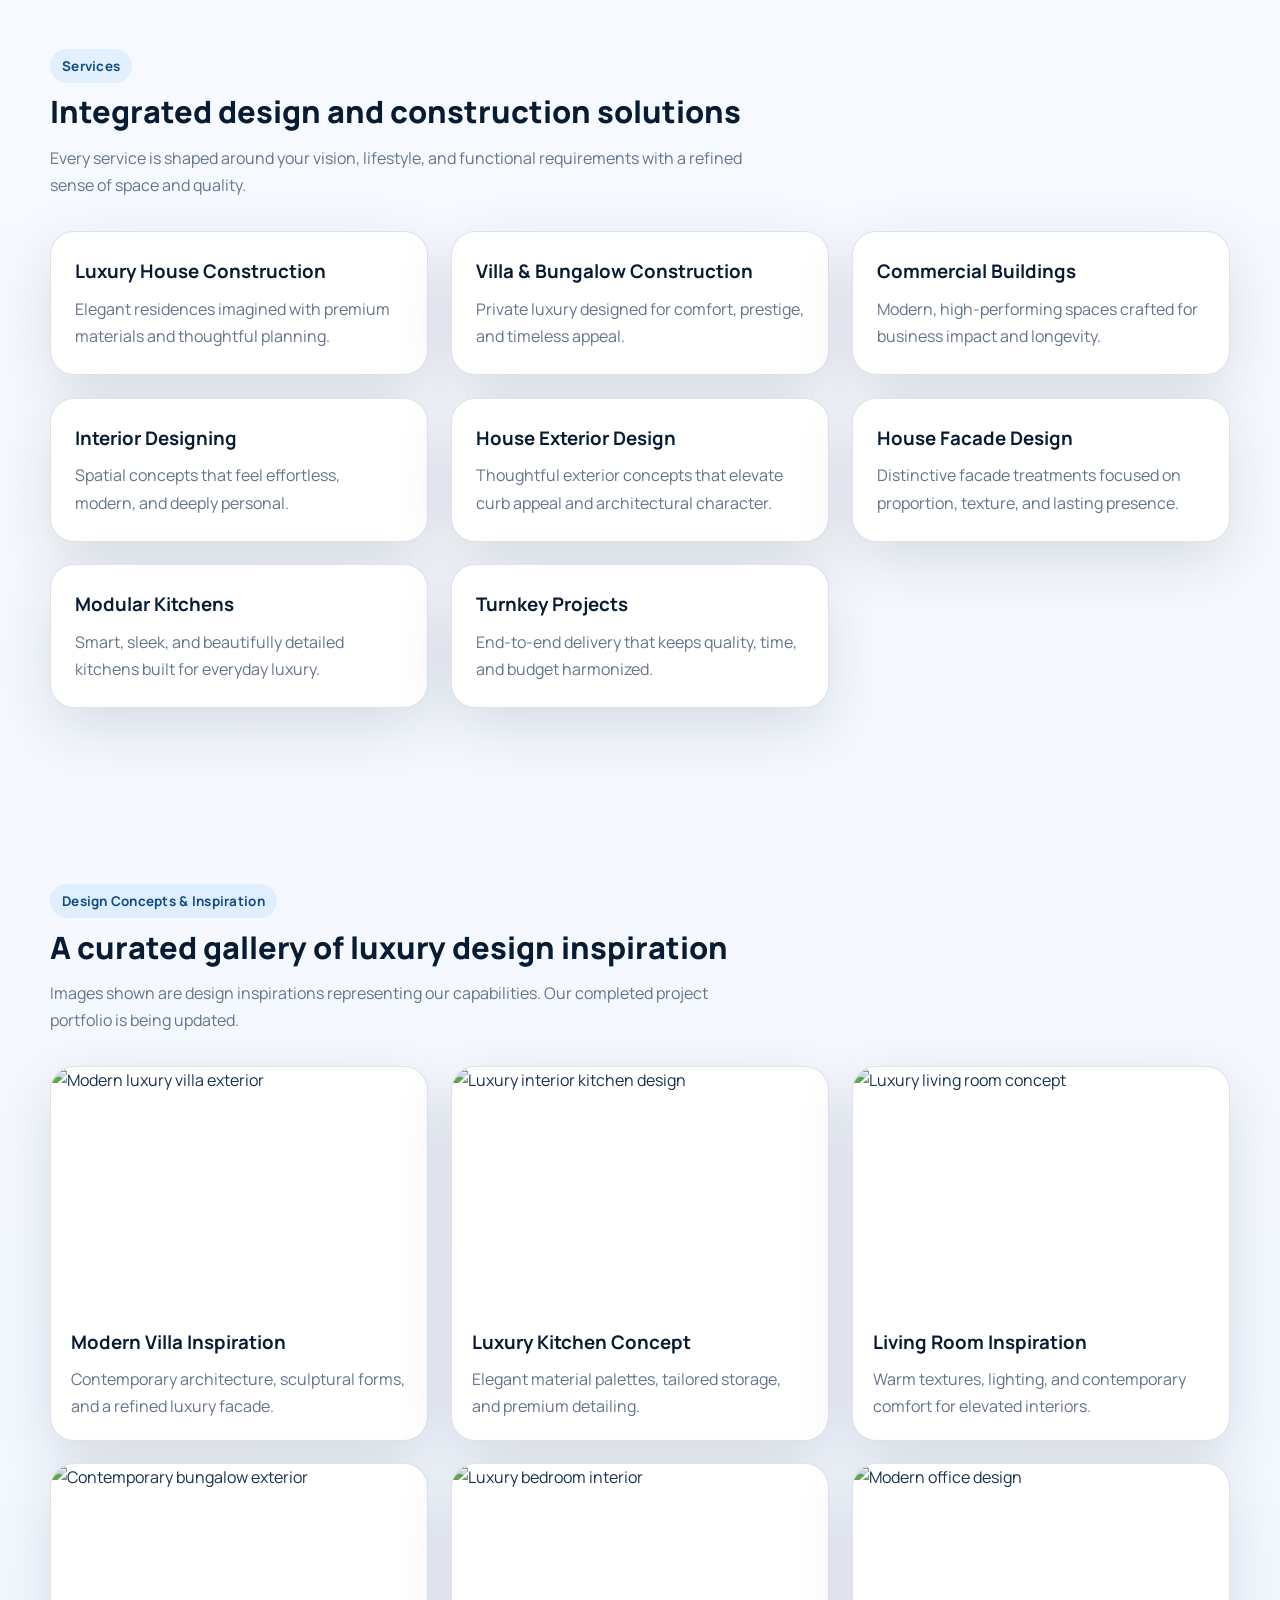
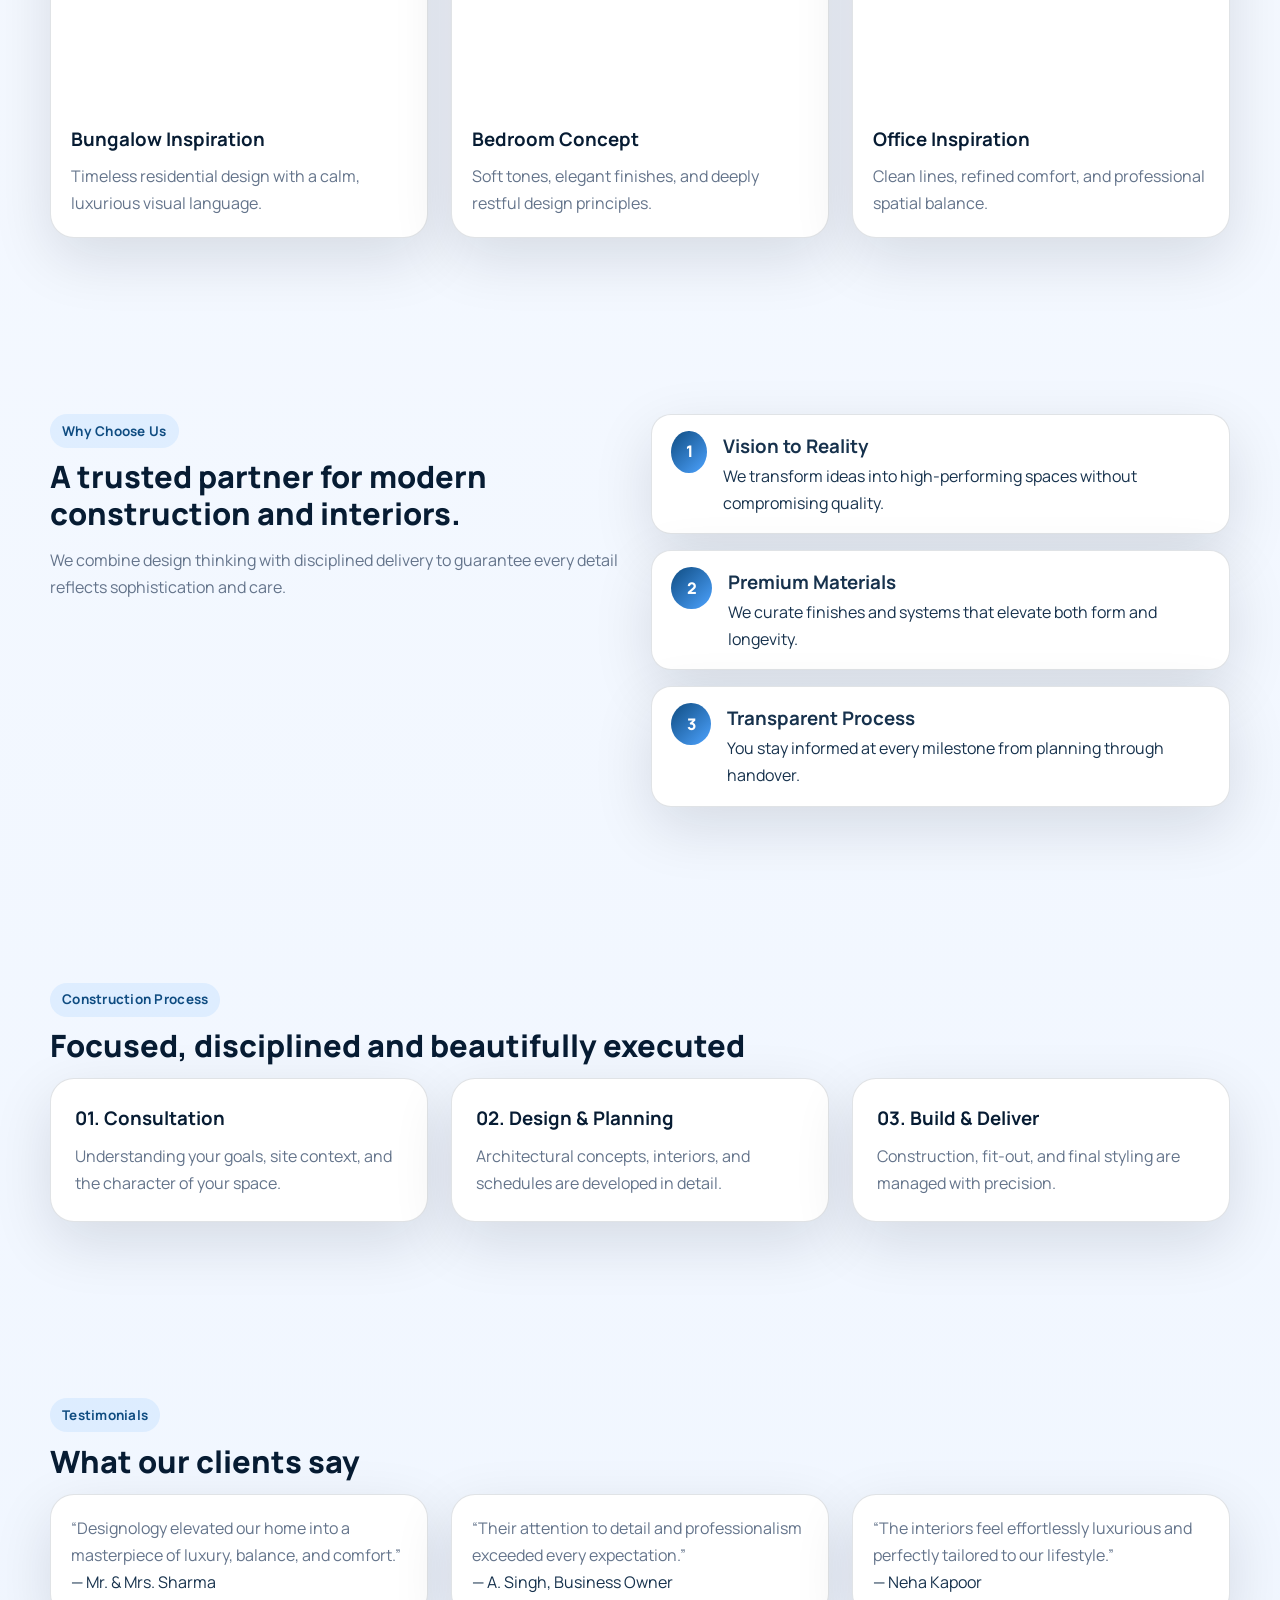
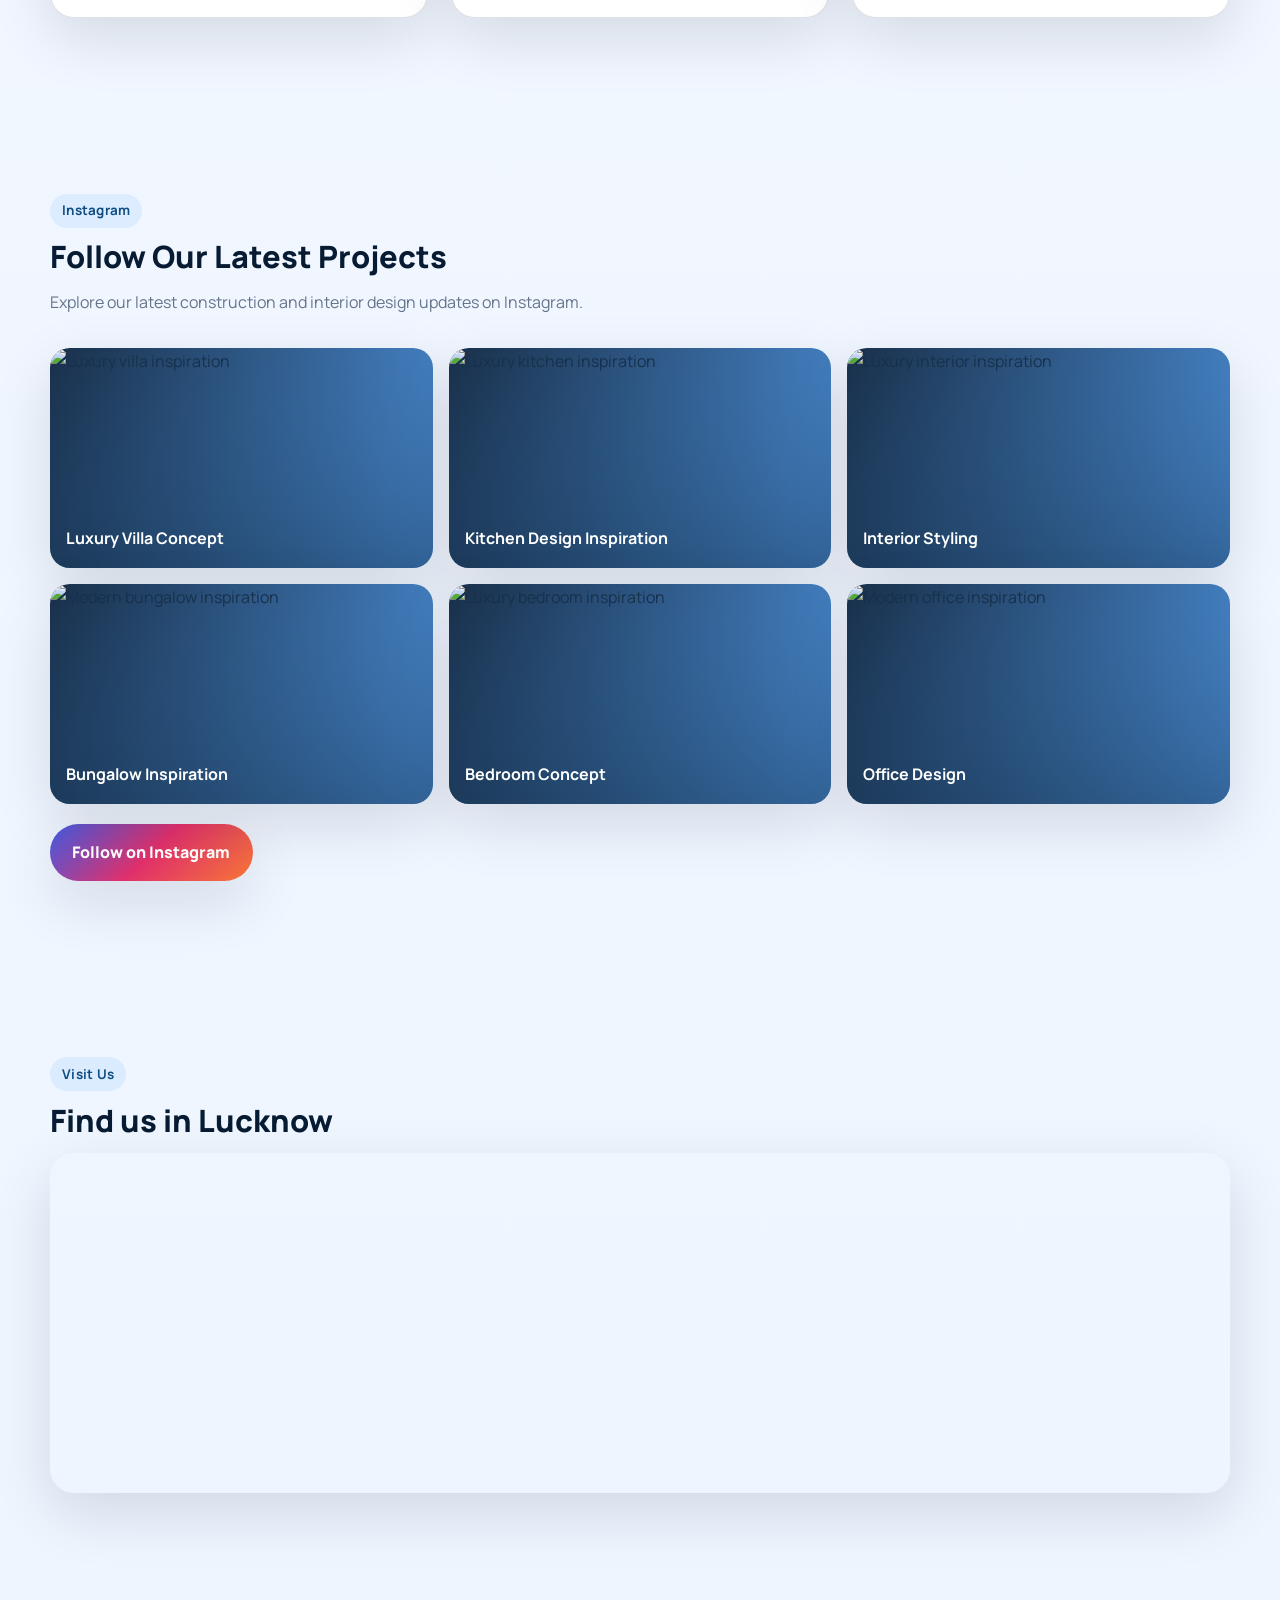
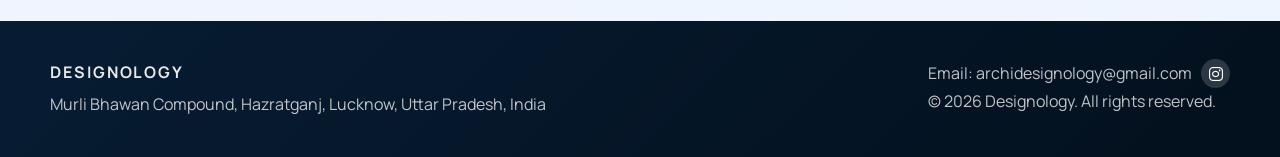
==== commit a749ce8d: "Update services and company statistics" ====
--- a/index.html
+++ b/index.html
@@ -72,8 +72,8 @@
           </div>
 
           <div class="stats-grid reveal">
-            <div class="stat"><strong data-target="70">0</strong><span>Completed Projects</span></div>
-            <div class="stat"><strong data-target="7">0</strong><span>Years of Experience</span></div>
+            <div class="stat"><strong data-target="70" data-suffix="+">0</strong><span>Completed Projects</span></div>
+            <div class="stat"><strong data-target="7" data-suffix="+">0</strong><span>Years of Experience</span></div>
             <div class="stat"><strong data-target="70" data-suffix="+">0</strong><span>Happy Clients</span></div>
           </div>
         </div>
@@ -91,6 +91,8 @@
             <div class="card reveal"><h3>Villa & Bungalow Construction</h3><p>Private luxury designed for comfort, prestige, and timeless appeal.</p></div>
             <div class="card reveal"><h3>Commercial Buildings</h3><p>Modern, high-performing spaces crafted for business impact and longevity.</p></div>
             <div class="card reveal"><h3>Interior Designing</h3><p>Spatial concepts that feel effortless, modern, and deeply personal.</p></div>
+            <div class="card reveal"><h3>House Exterior Design</h3><p>Thoughtful exterior concepts that elevate curb appeal and architectural character.</p></div>
+            <div class="card reveal"><h3>House Facade Design</h3><p>Distinctive facade treatments focused on proportion, texture, and lasting presence.</p></div>
             <div class="card reveal"><h3>Modular Kitchens</h3><p>Smart, sleek, and beautifully detailed kitchens built for everyday luxury.</p></div>
             <div class="card reveal"><h3>Turnkey Projects</h3><p>End-to-end delivery that keeps quality, time, and budget harmonized.</p></div>
           </div>
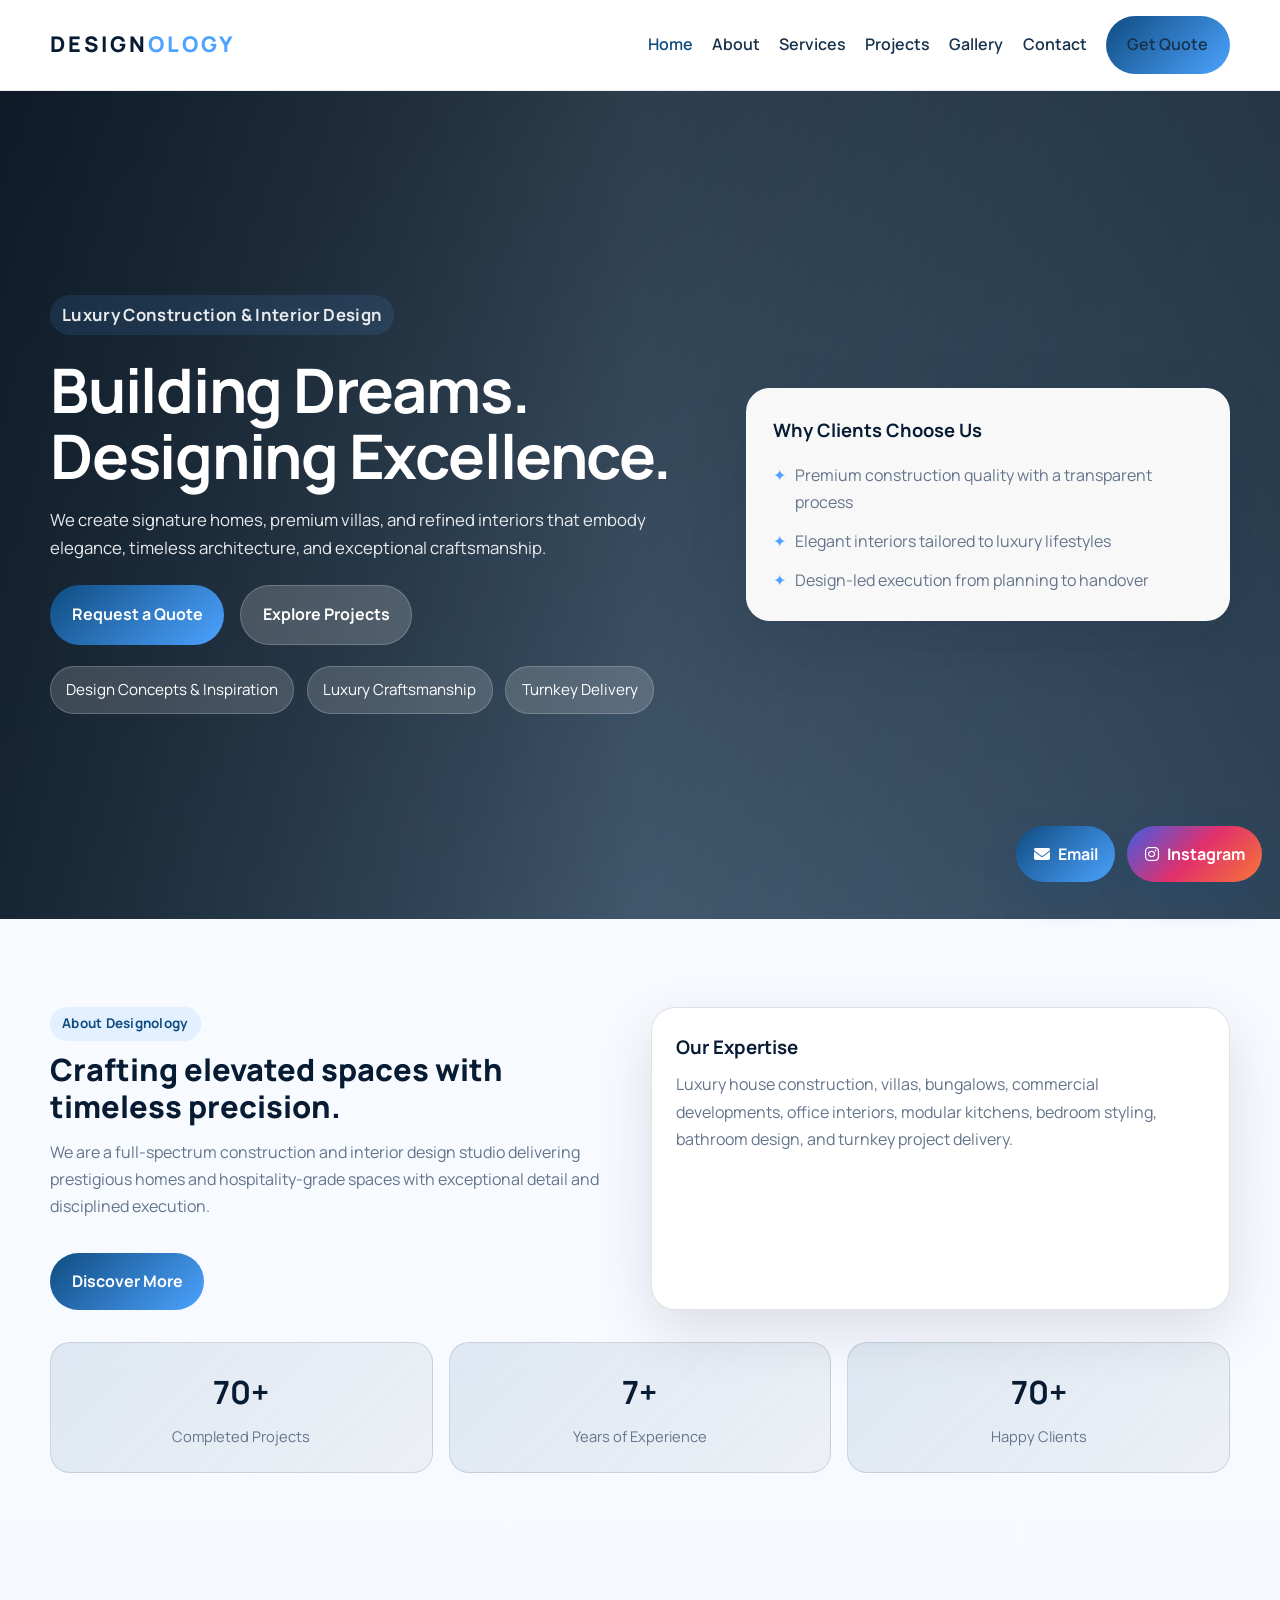
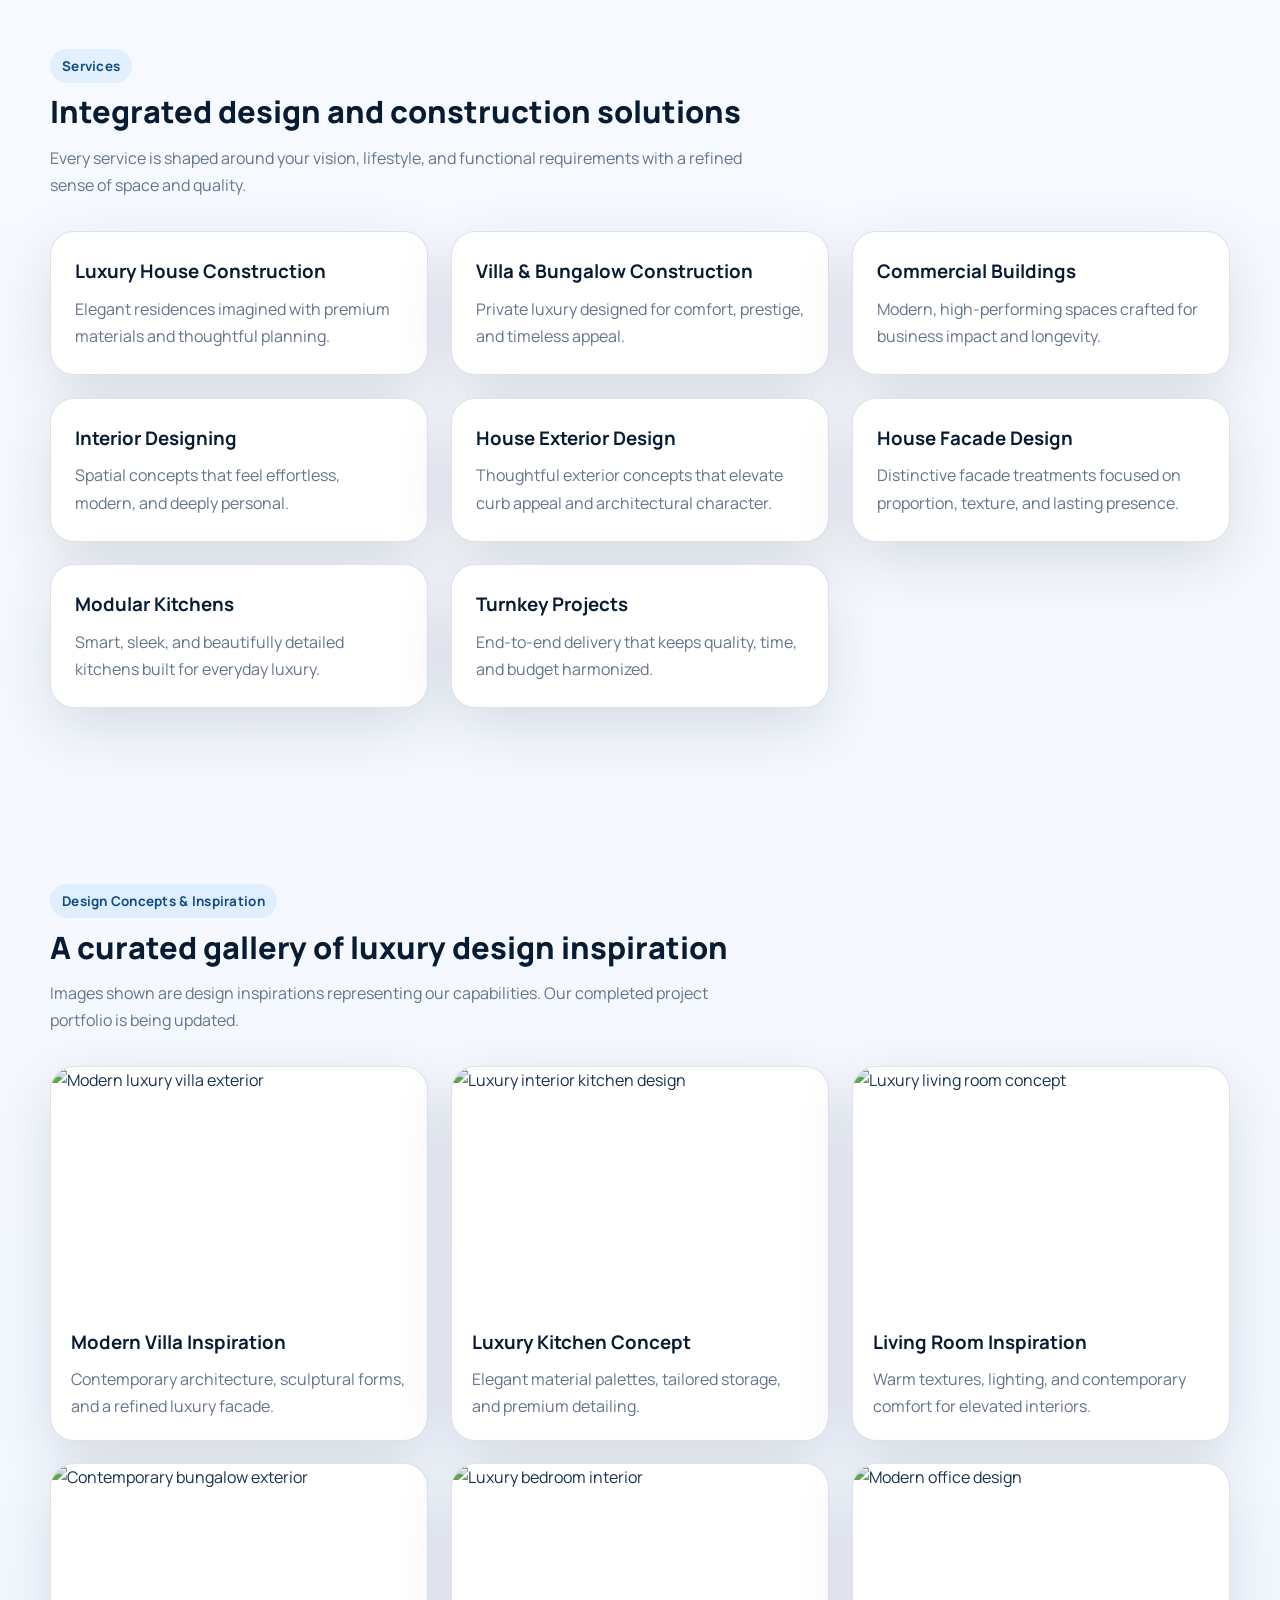
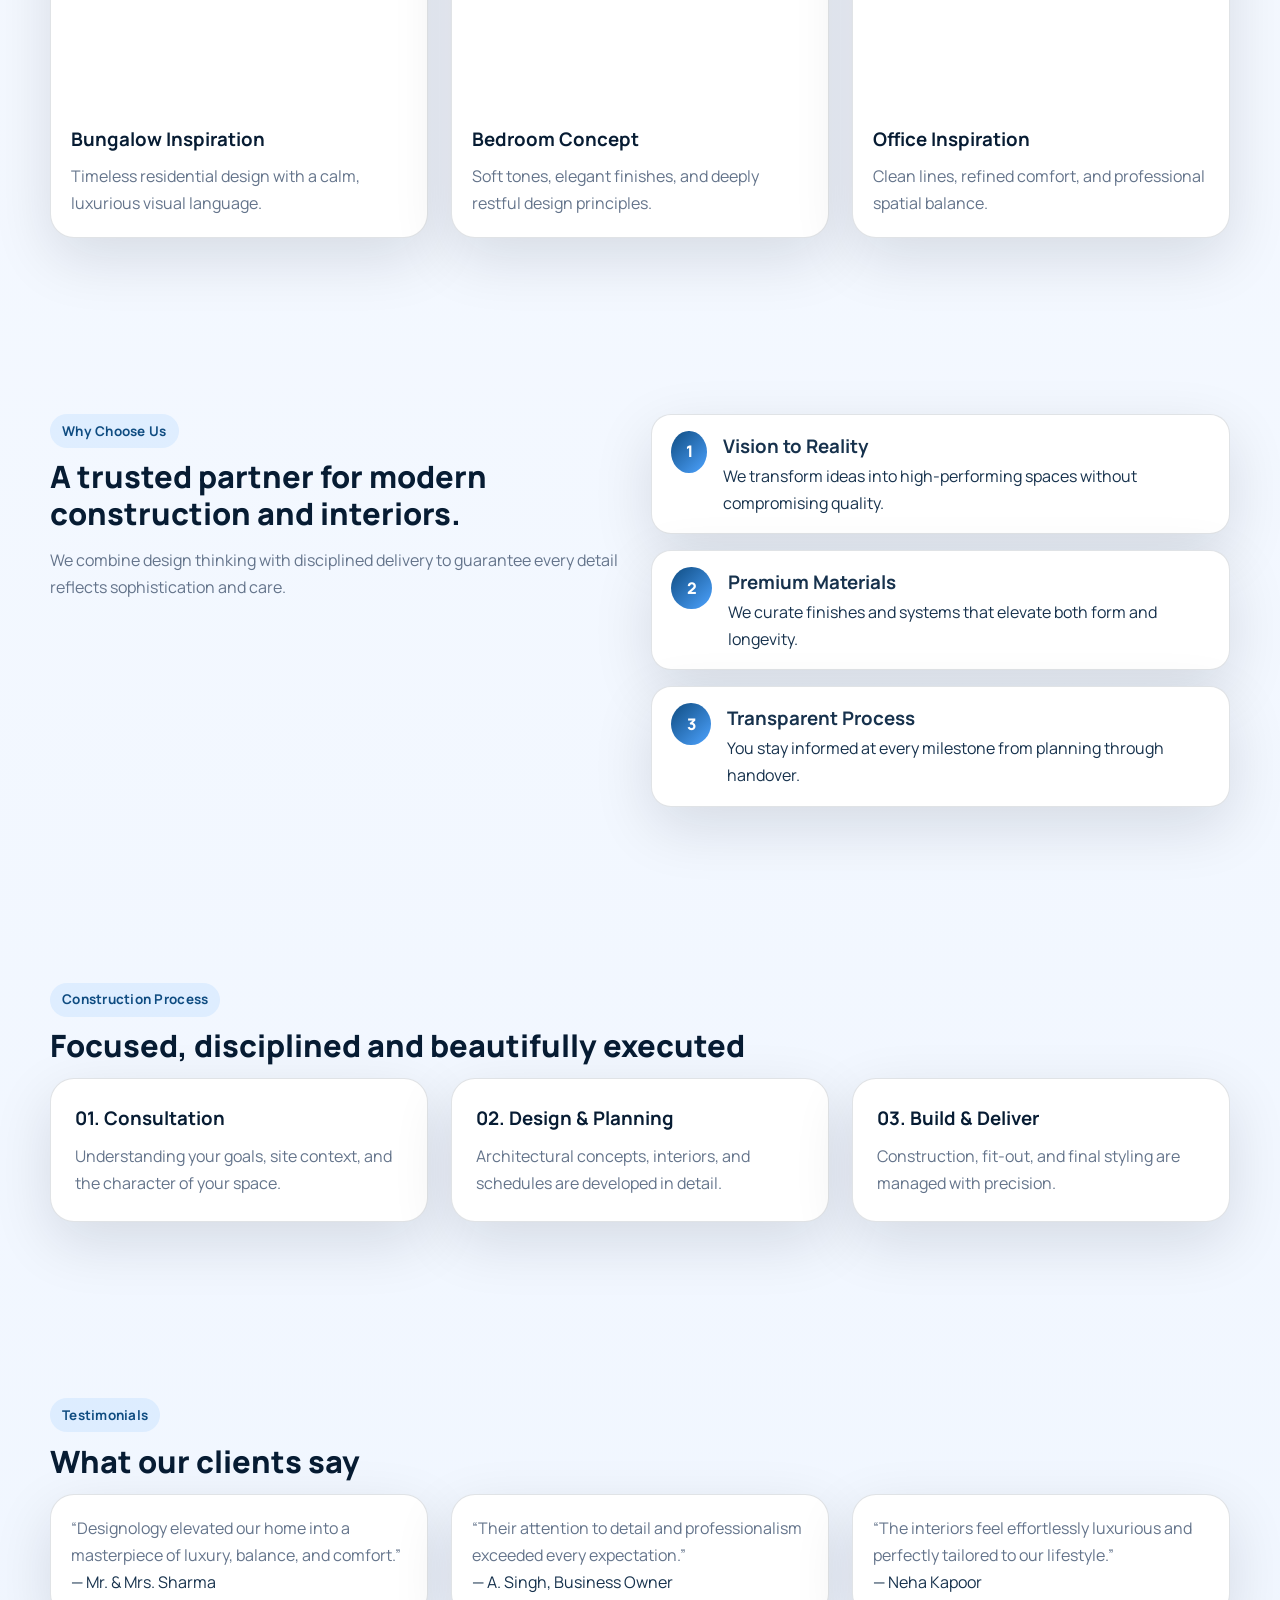
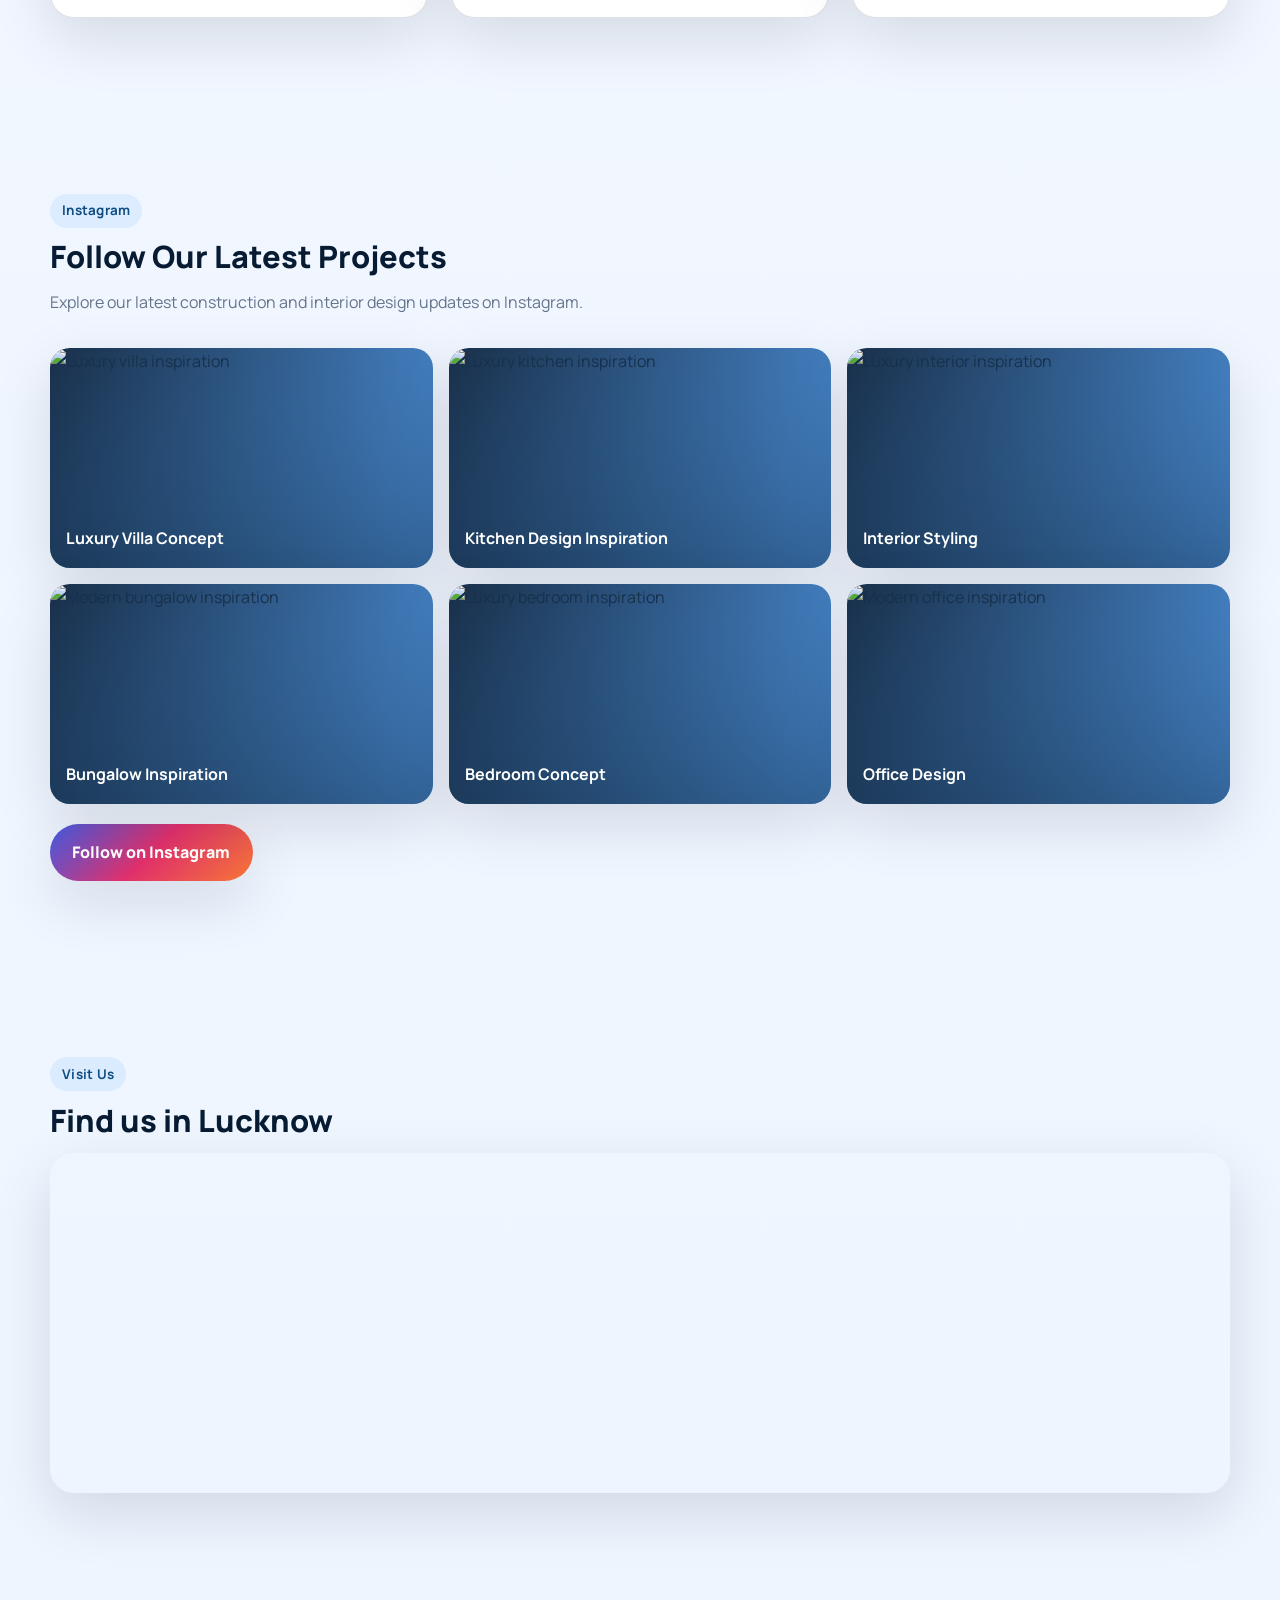
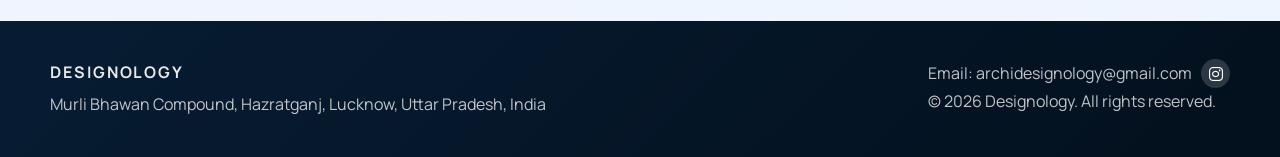
==== commit 1d50d18c: "update hero video and styles" ====
--- a/index.html
+++ b/index.html
@@ -30,6 +30,10 @@
 
     <main>
       <section class="hero">
+        <video class="hero-video" autoplay muted loop playsinline preload="metadata" poster="https://images.unsplash.com/photo-1512918728675-ed5a9ecdebfd?auto=format&fit=crop&w=1800&q=80" aria-hidden="true">
+          <source src="assets/videos/hero-video.mp4" type="video/mp4" />
+        </video>
+        <div class="hero-overlay" aria-hidden="true"></div>
         <div class="container">
           <div class="reveal">
             <p class="badge">Luxury Construction & Interior Design</p>
--- a/styles.css
+++ b/styles.css
@@ -80,23 +80,38 @@
   display: grid;
   place-items: center;
   overflow: hidden;
+  isolation: isolate;
 }
 .hero::before {
   content: '';
   position: absolute;
   inset: 0;
-  background: linear-gradient(135deg, rgba(3, 16, 29, 0.84), rgba(15, 76, 129, 0.55)), url('https://images.unsplash.com/photo-1512918728675-ed5a9ecdebfd?auto=format&fit=crop&w=1800&q=80') center/cover;
-  transform: scale(1.04);
+  background: linear-gradient(135deg, rgba(3, 16, 29, 0.84), rgba(15, 76, 129, 0.55));
+  z-index: 0;
+  pointer-events: none;
+}
+.hero-video {
+  position: absolute;
+  inset: 0;
+  width: 100%;
+  height: 100%;
+  object-fit: cover;
+  opacity: 0;
+  transform: scale(1.03);
+  animation: heroMediaFade 1.2s ease forwards, heroKenBurns 18s ease-in-out infinite alternate;
   z-index: -2;
-}
-.hero::after {
-  content: '';
+  filter: saturate(0.9) contrast(1.05);
+}
+.hero-overlay {
   position: absolute;
   inset: 0;
-  background: linear-gradient(90deg, rgba(3,16,29,.65) 0%, rgba(3,16,29,.3) 50%, rgba(3,16,29,.58) 100%);
-  z-index: -1;
+  background: linear-gradient(90deg, rgba(3,16,29,.72) 0%, rgba(3,16,29,.34) 50%, rgba(3,16,29,.62) 100%);
+  z-index: 0;
+  pointer-events: none;
 }
 .hero .container {
+  position: relative;
+  z-index: 1;
   display: grid;
   grid-template-columns: 1.15fr .85fr;
   gap: 2.6rem;
@@ -310,6 +325,16 @@
 
 .reveal { opacity: 0; transform: translateY(28px); transition: all .75s ease; }
 .reveal.visible { opacity: 1; transform: translateY(0); }
+
+@keyframes heroMediaFade {
+  from { opacity: 0; }
+  to { opacity: 0.92; }
+}
+
+@keyframes heroKenBurns {
+  from { transform: scale(1.03); }
+  to { transform: scale(1.12); }
+}
 
 @media (max-width: 900px) {
   .hero .container, .contact-card { grid-template-columns: 1fr; }
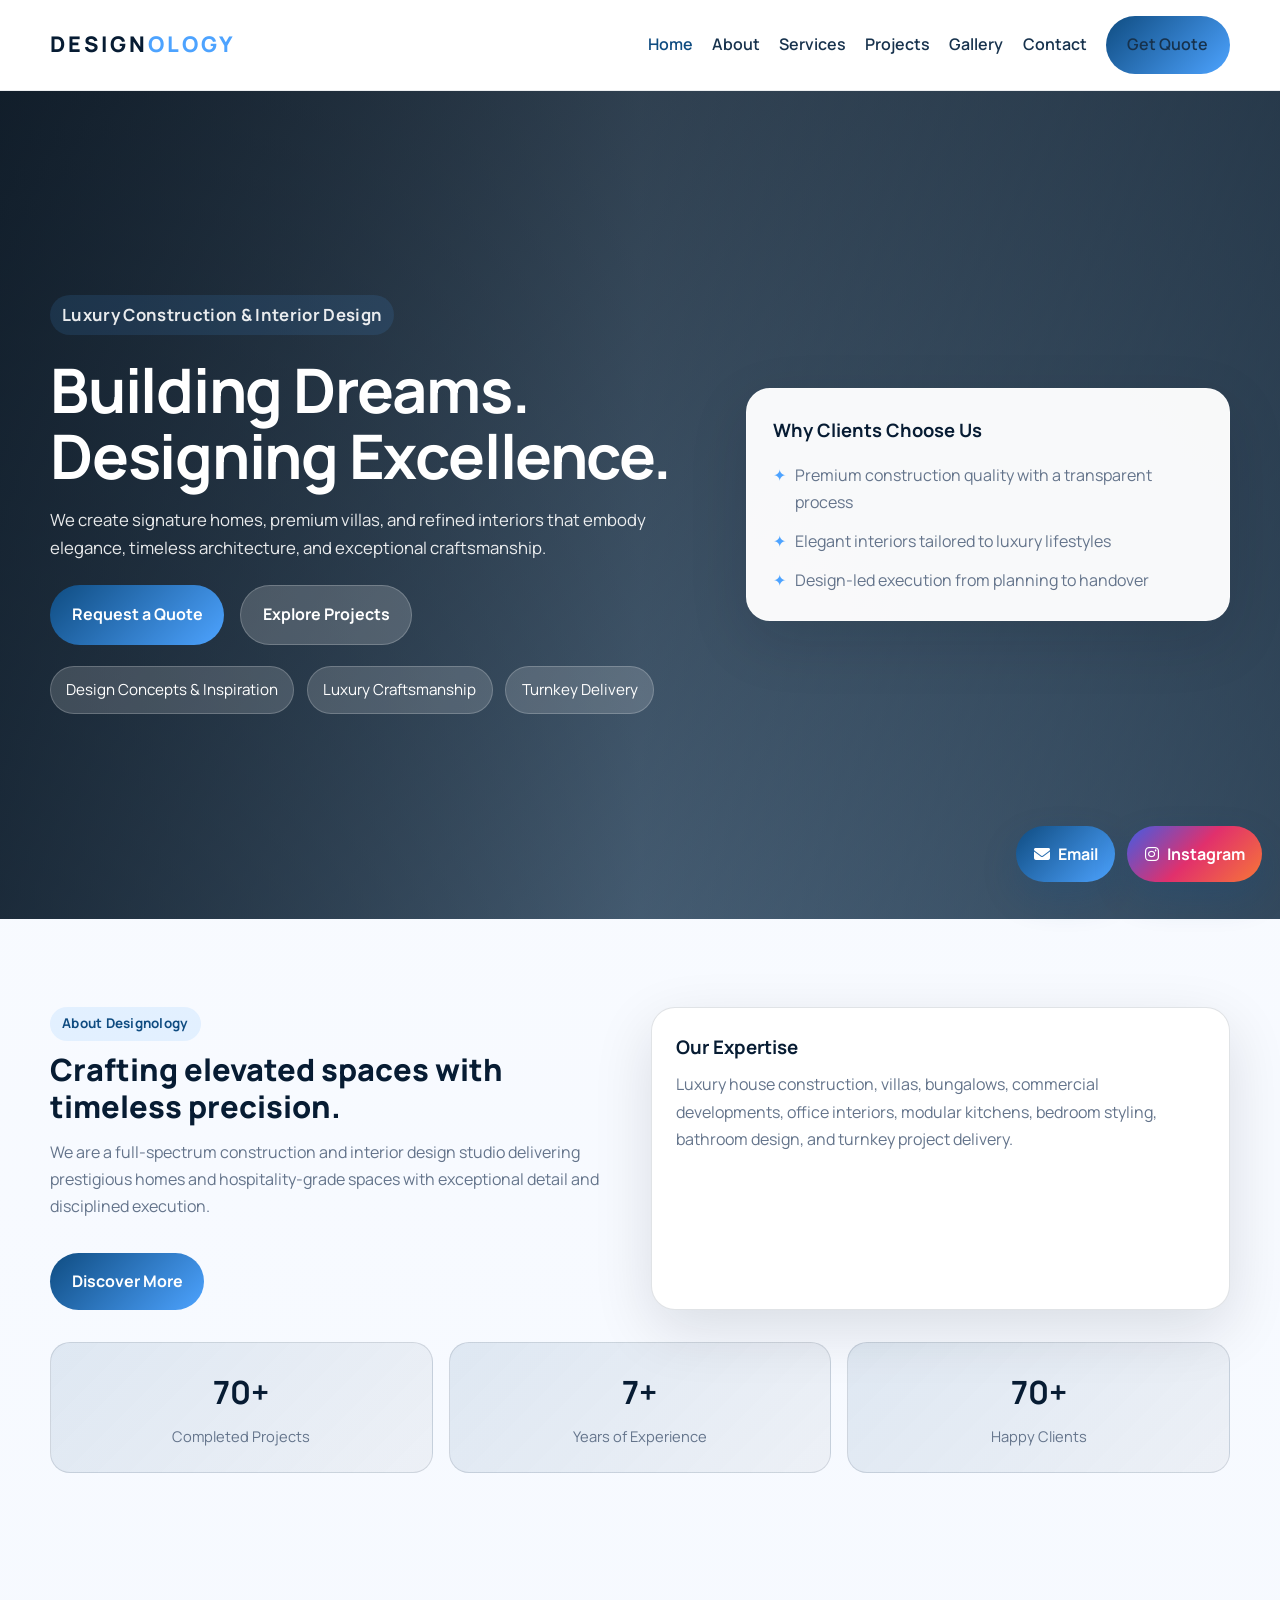
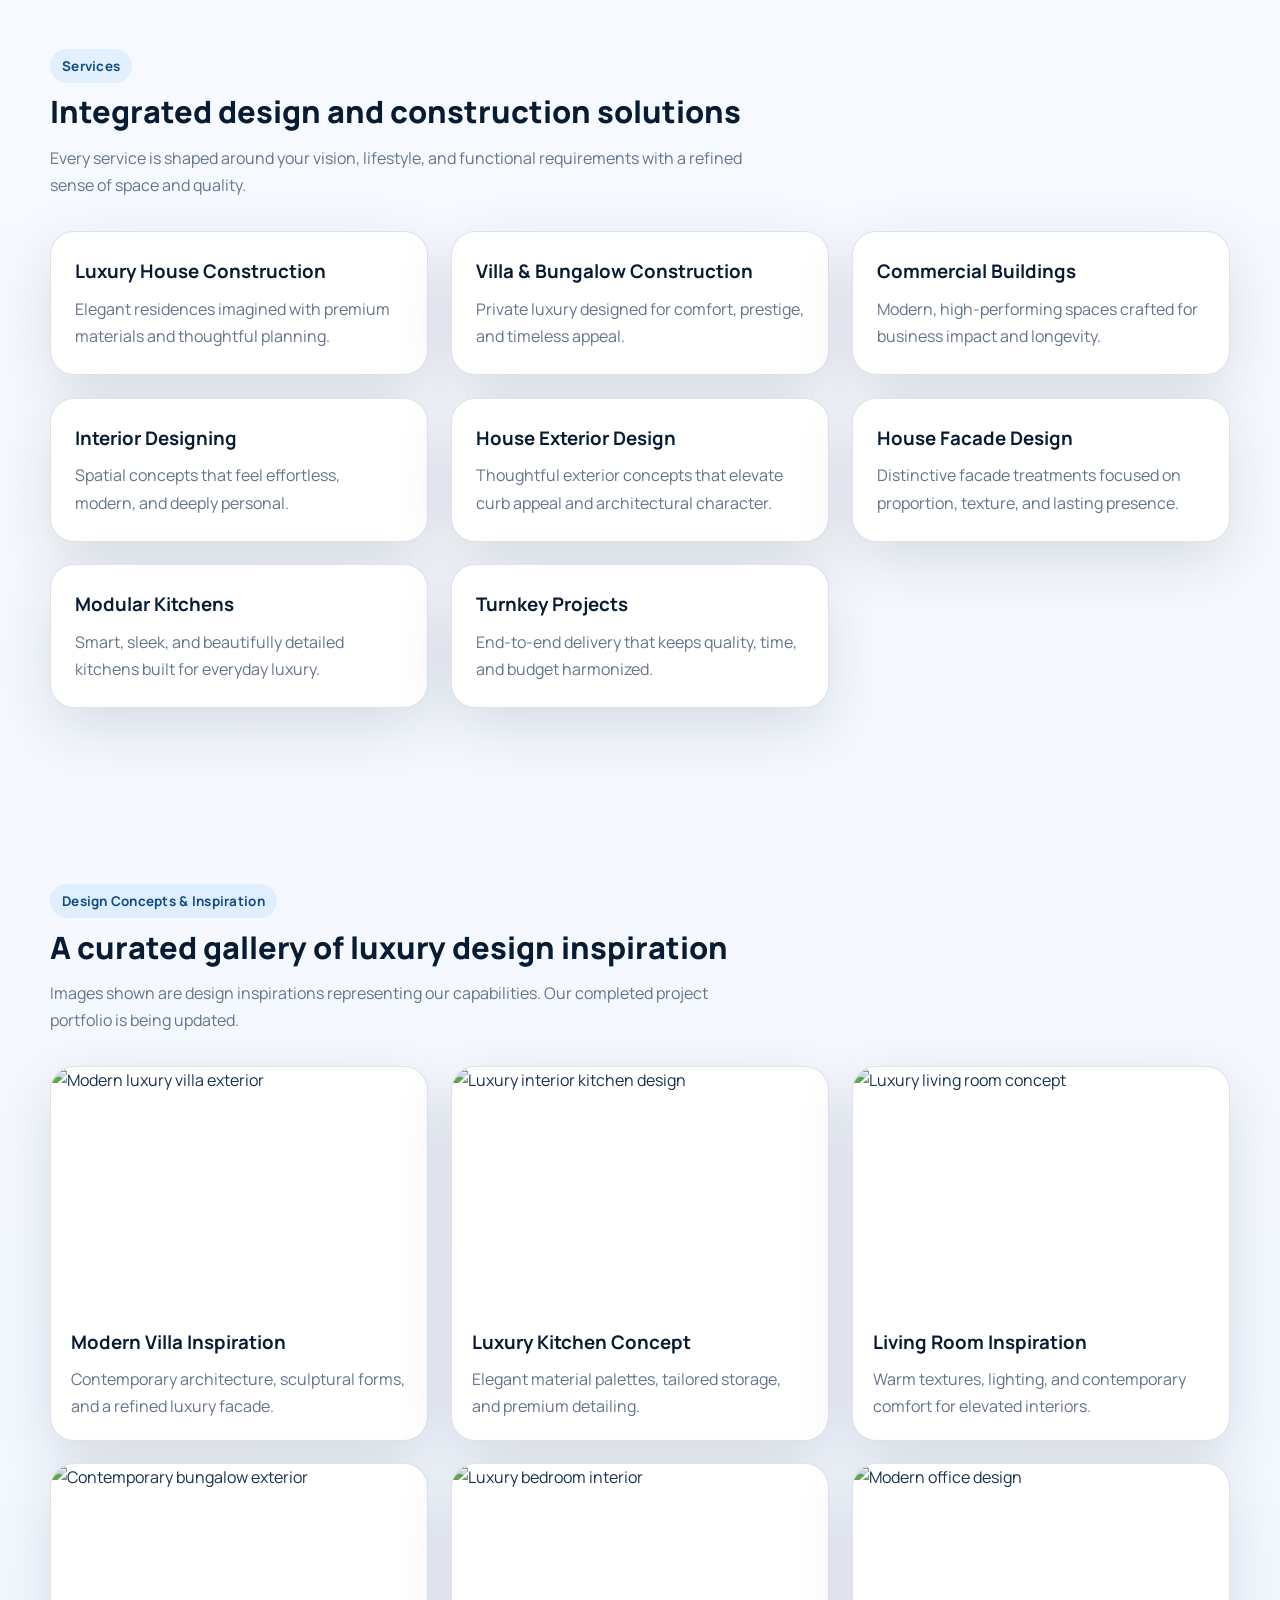
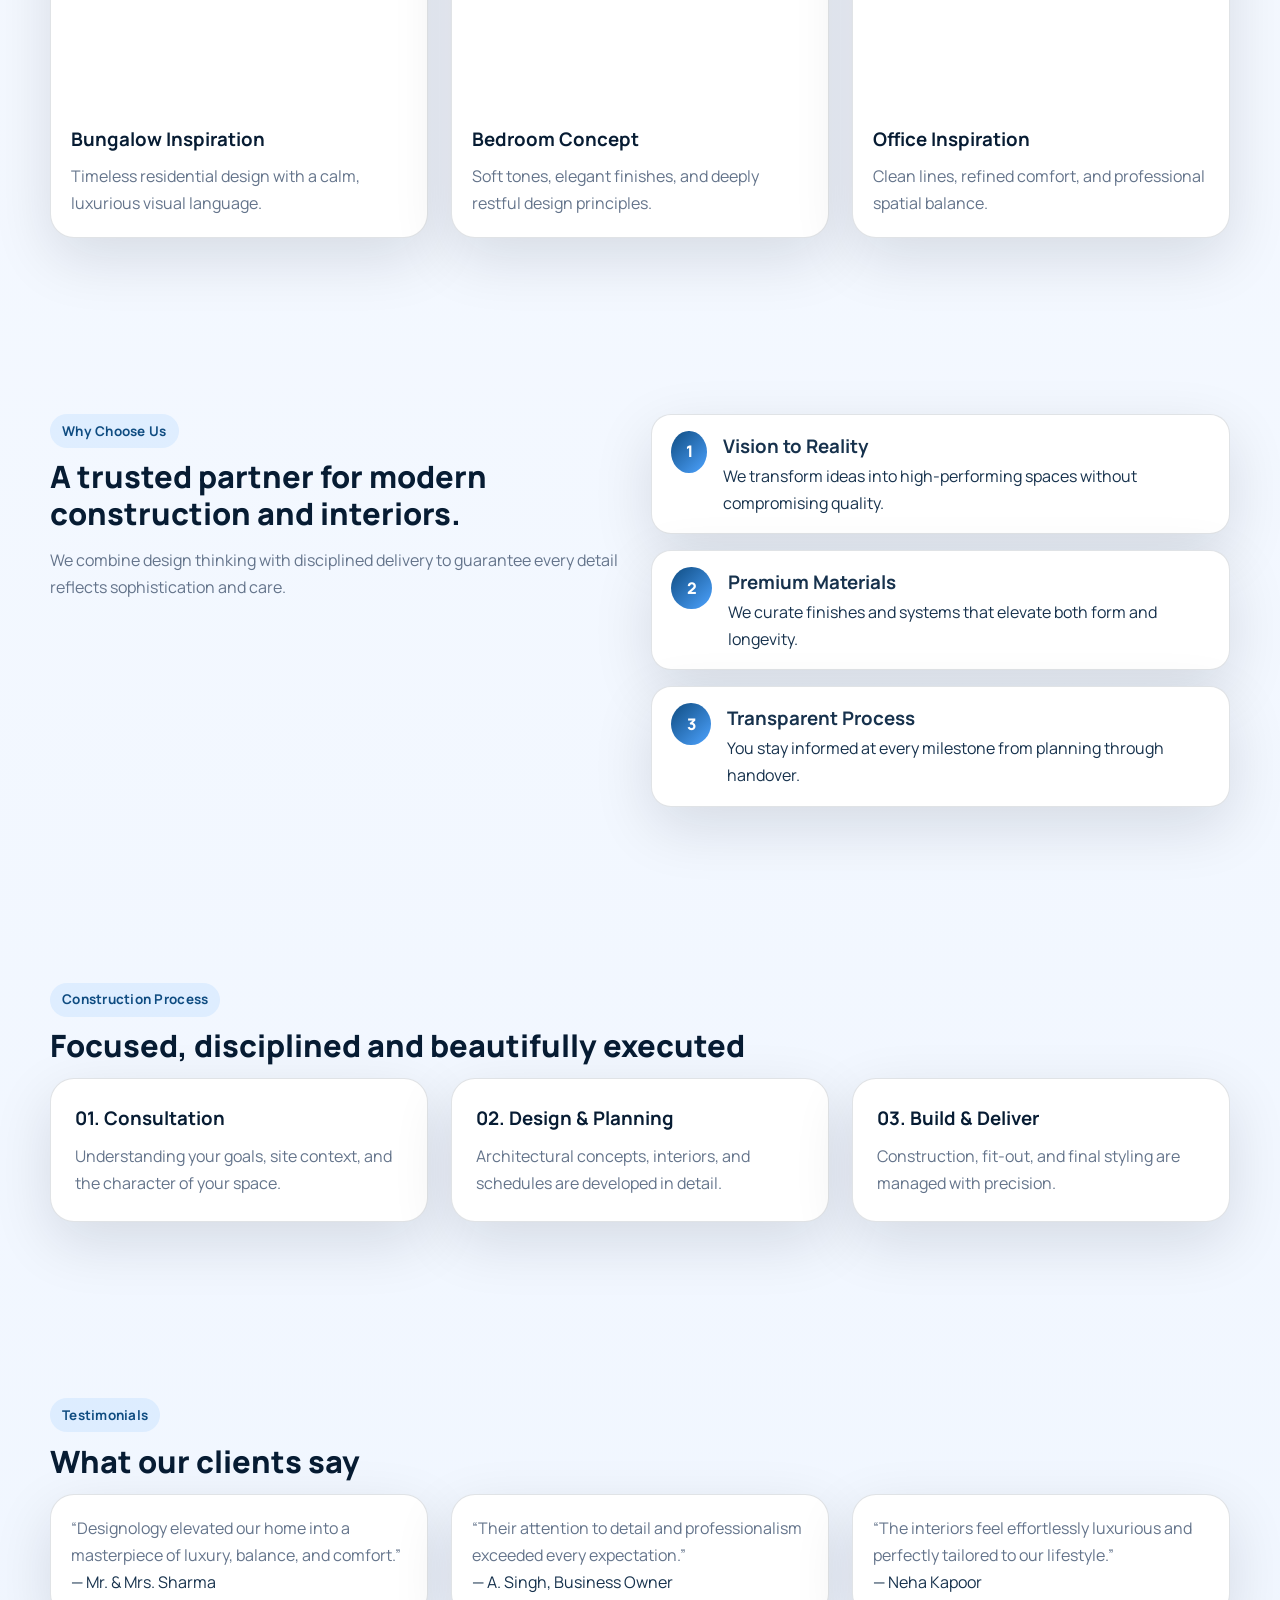
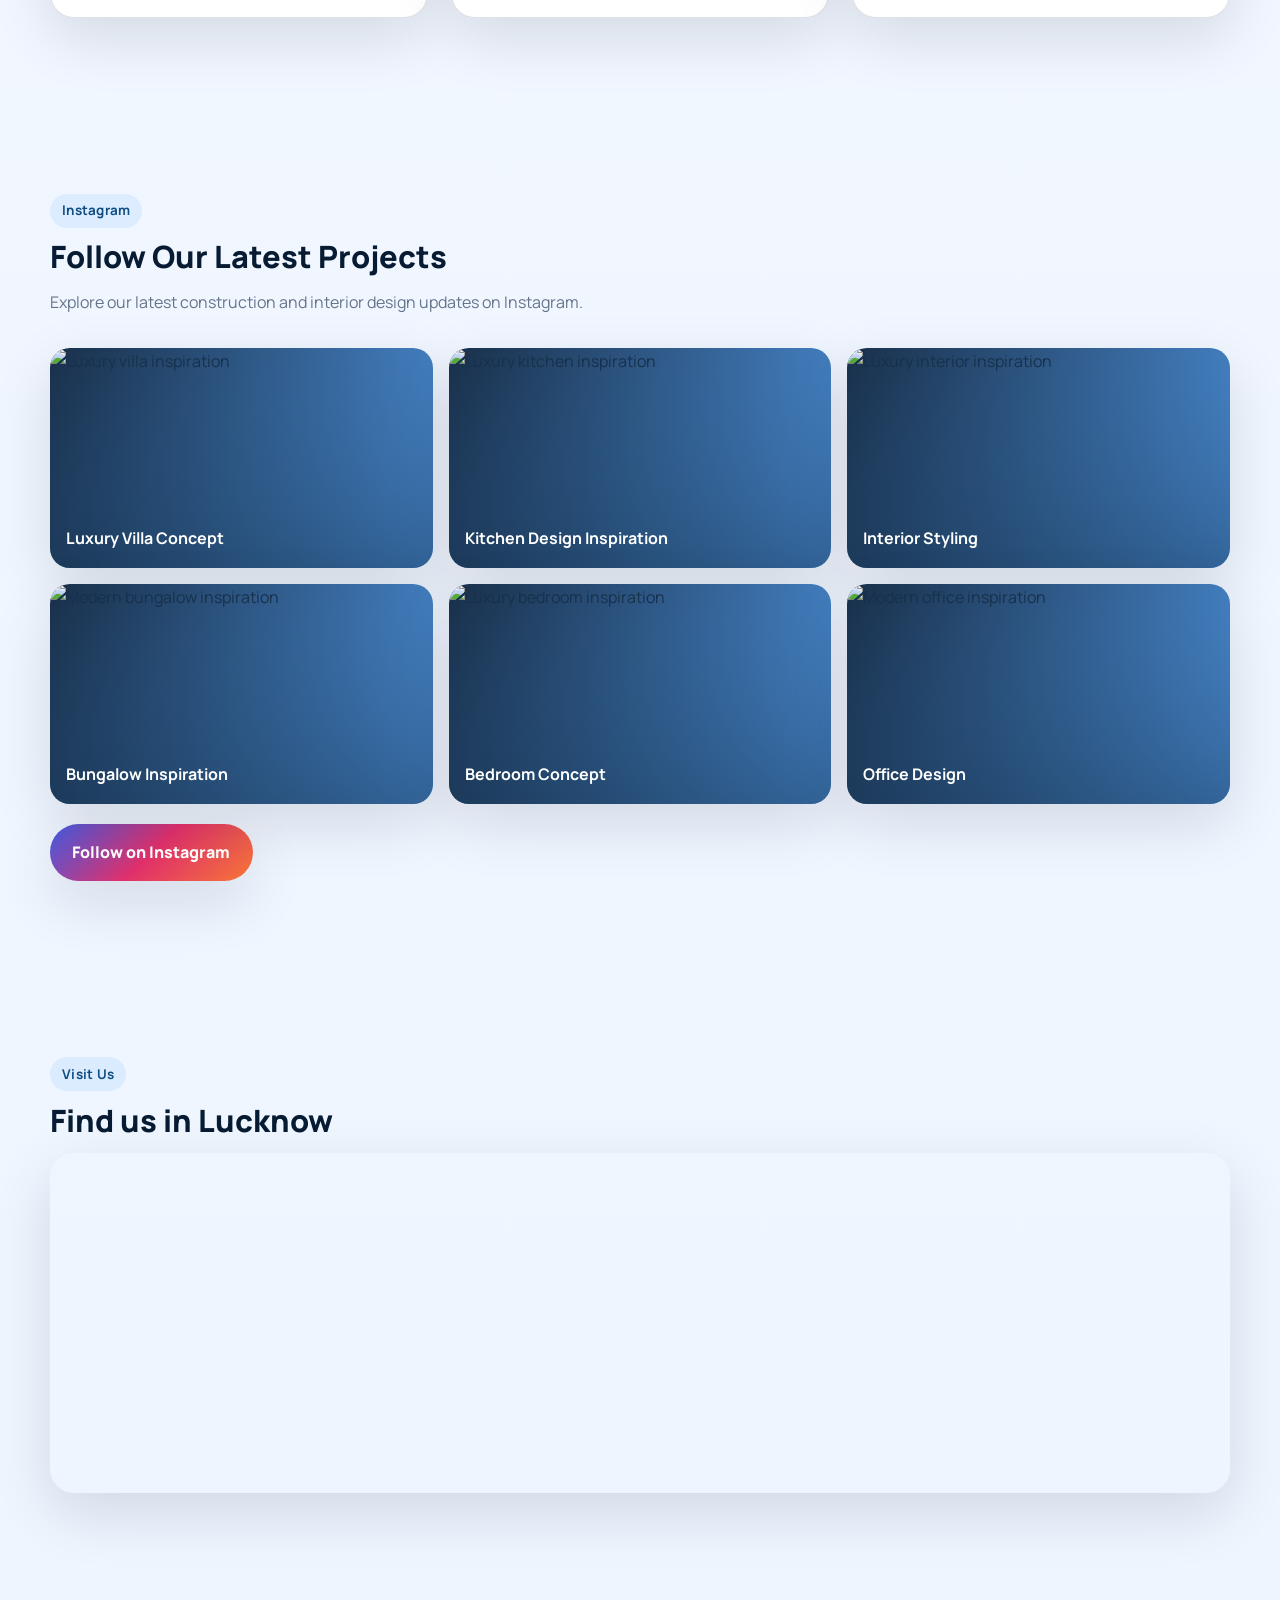
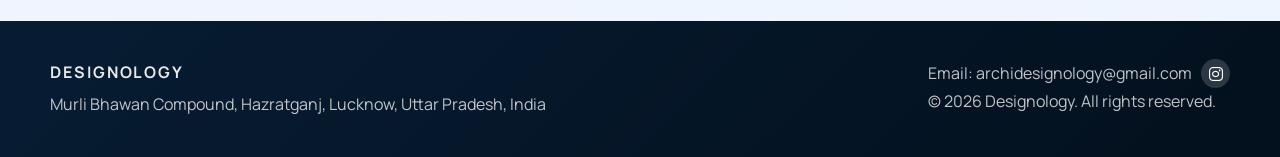
==== commit 0c79e7ac: "Restore original hero background image" ====
--- a/index.html
+++ b/index.html
@@ -30,10 +30,6 @@
 
     <main>
       <section class="hero">
-        <video class="hero-video" autoplay muted loop playsinline preload="metadata" poster="https://images.unsplash.com/photo-1512918728675-ed5a9ecdebfd?auto=format&fit=crop&w=1800&q=80" aria-hidden="true">
-          <source src="assets/videos/hero-video.mp4" type="video/mp4" />
-        </video>
-        <div class="hero-overlay" aria-hidden="true"></div>
         <div class="container">
           <div class="reveal">
             <p class="badge">Luxury Construction & Interior Design</p>
--- a/styles.css
+++ b/styles.css
@@ -80,38 +80,23 @@
   display: grid;
   place-items: center;
   overflow: hidden;
-  isolation: isolate;
 }
 .hero::before {
   content: '';
   position: absolute;
   inset: 0;
-  background: linear-gradient(135deg, rgba(3, 16, 29, 0.84), rgba(15, 76, 129, 0.55));
-  z-index: 0;
-  pointer-events: none;
-}
-.hero-video {
+  background: linear-gradient(135deg, rgba(3, 16, 29, 0.84), rgba(15, 76, 129, 0.55)), url('https://images.unsplash.com/photo-1512918728675-ed5a9ecdebfd?auto=format&fit=crop&w=1800&q=80') center/cover;
+  transform: scale(1.04);
+  z-index: -2;
+}
+.hero::after {
+  content: '';
   position: absolute;
   inset: 0;
-  width: 100%;
-  height: 100%;
-  object-fit: cover;
-  opacity: 0;
-  transform: scale(1.03);
-  animation: heroMediaFade 1.2s ease forwards, heroKenBurns 18s ease-in-out infinite alternate;
-  z-index: -2;
-  filter: saturate(0.9) contrast(1.05);
-}
-.hero-overlay {
-  position: absolute;
-  inset: 0;
-  background: linear-gradient(90deg, rgba(3,16,29,.72) 0%, rgba(3,16,29,.34) 50%, rgba(3,16,29,.62) 100%);
-  z-index: 0;
-  pointer-events: none;
+  background: linear-gradient(90deg, rgba(3,16,29,.65) 0%, rgba(3,16,29,.3) 50%, rgba(3,16,29,.58) 100%);
+  z-index: -1;
 }
 .hero .container {
-  position: relative;
-  z-index: 1;
   display: grid;
   grid-template-columns: 1.15fr .85fr;
   gap: 2.6rem;
@@ -325,16 +310,6 @@
 
 .reveal { opacity: 0; transform: translateY(28px); transition: all .75s ease; }
 .reveal.visible { opacity: 1; transform: translateY(0); }
-
-@keyframes heroMediaFade {
-  from { opacity: 0; }
-  to { opacity: 0.92; }
-}
-
-@keyframes heroKenBurns {
-  from { transform: scale(1.03); }
-  to { transform: scale(1.12); }
-}
 
 @media (max-width: 900px) {
   .hero .container, .contact-card { grid-template-columns: 1fr; }
